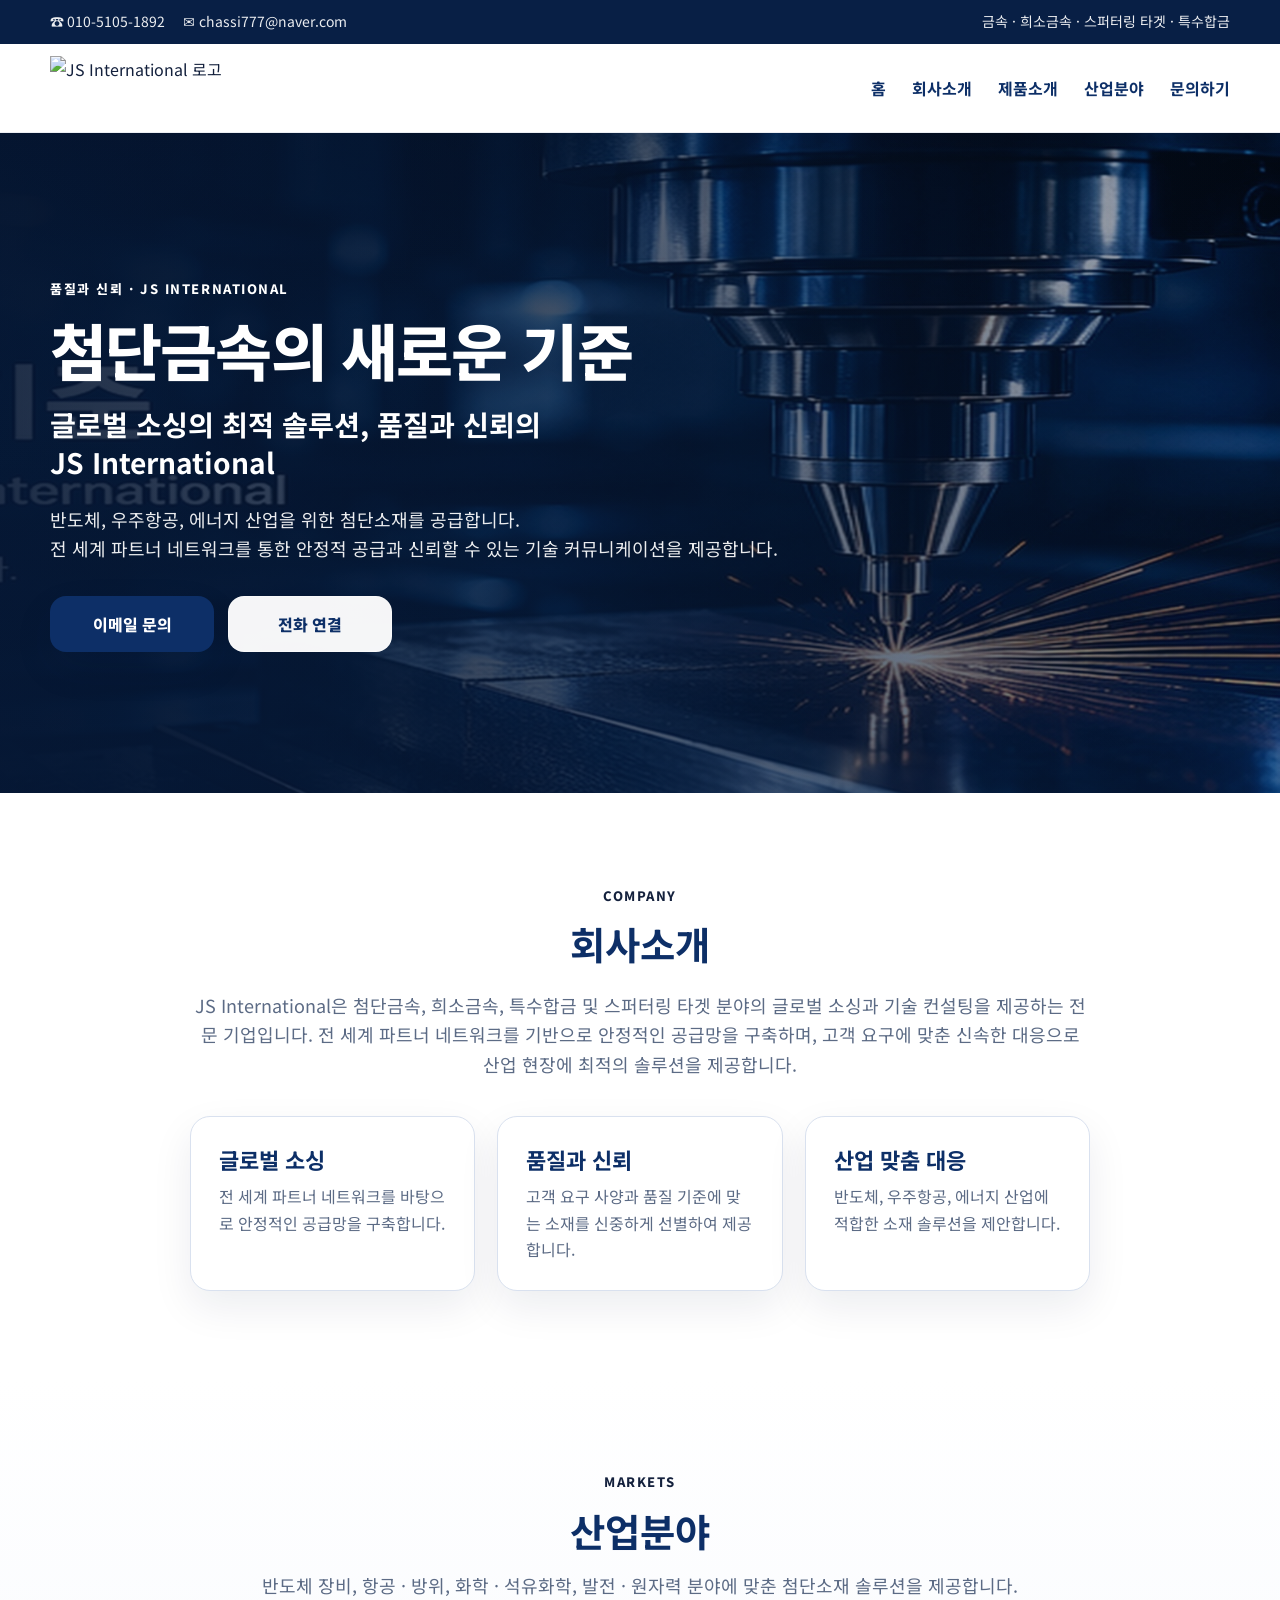
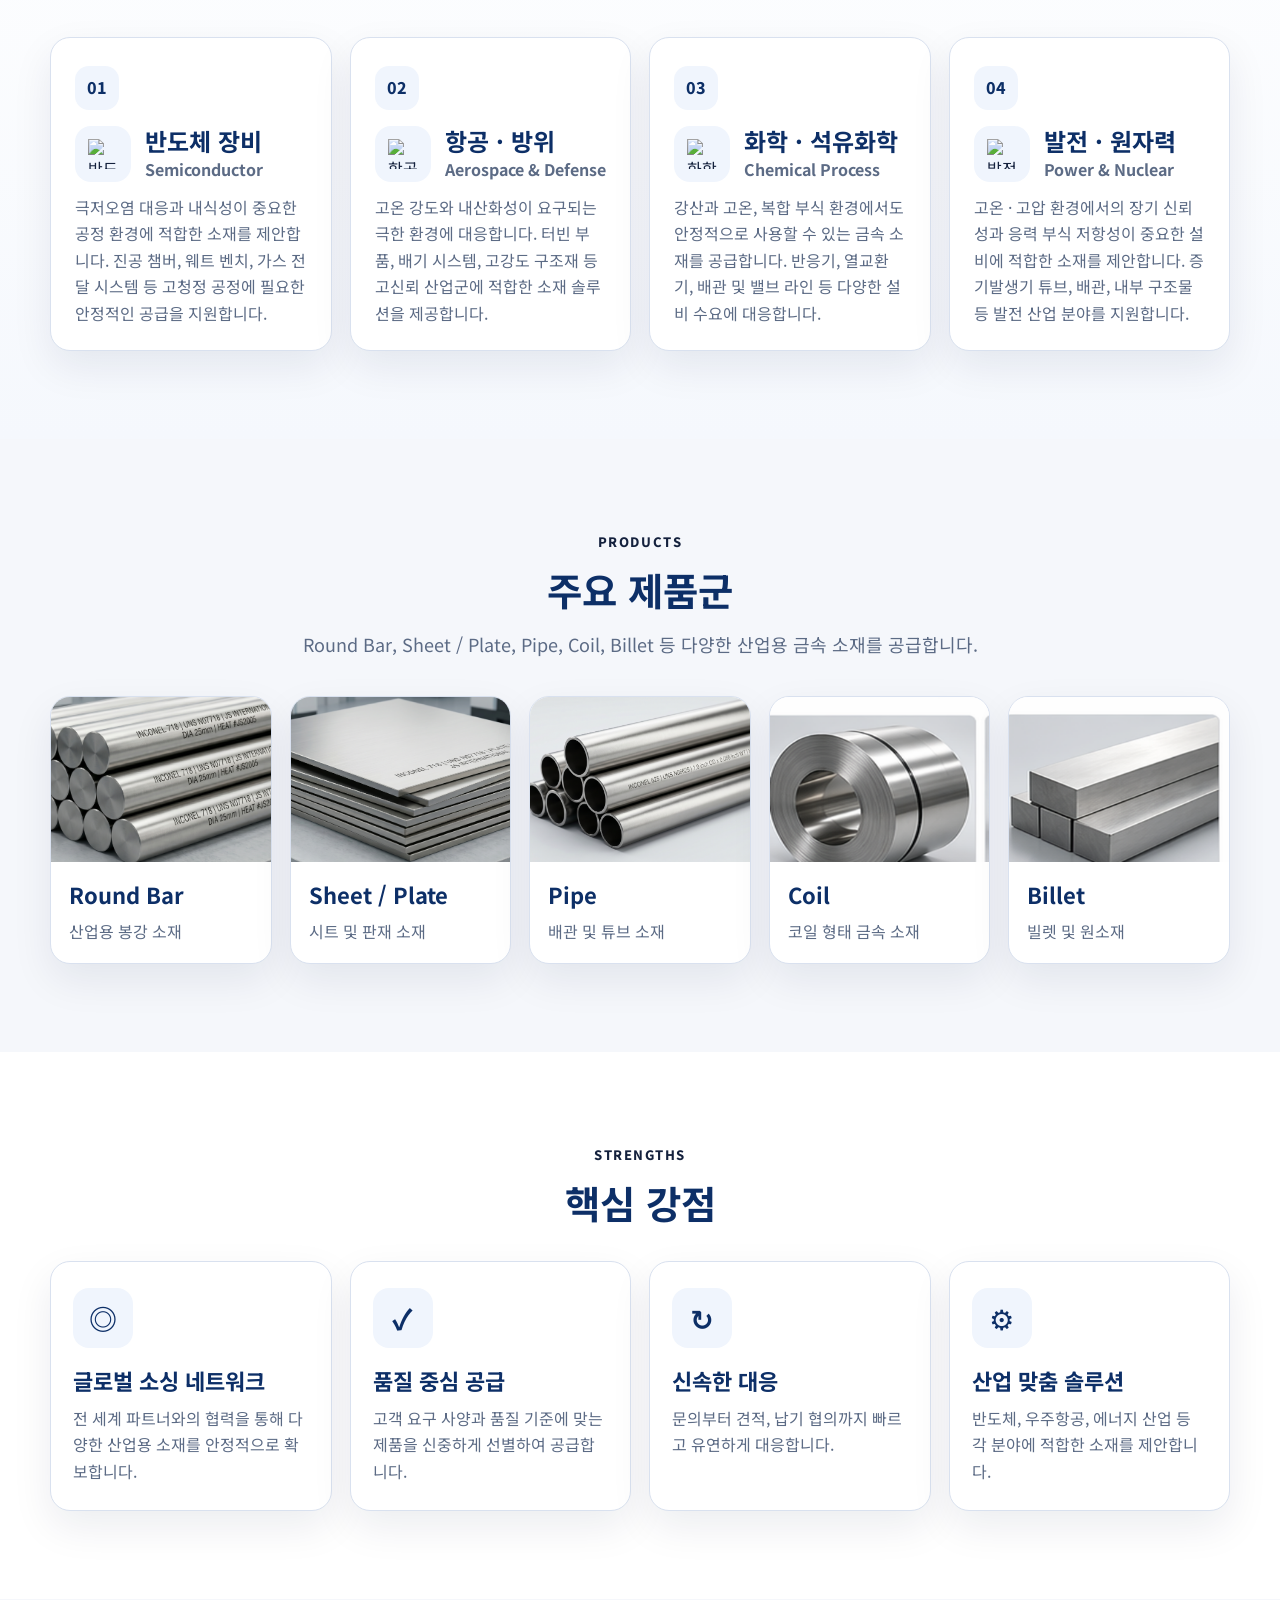
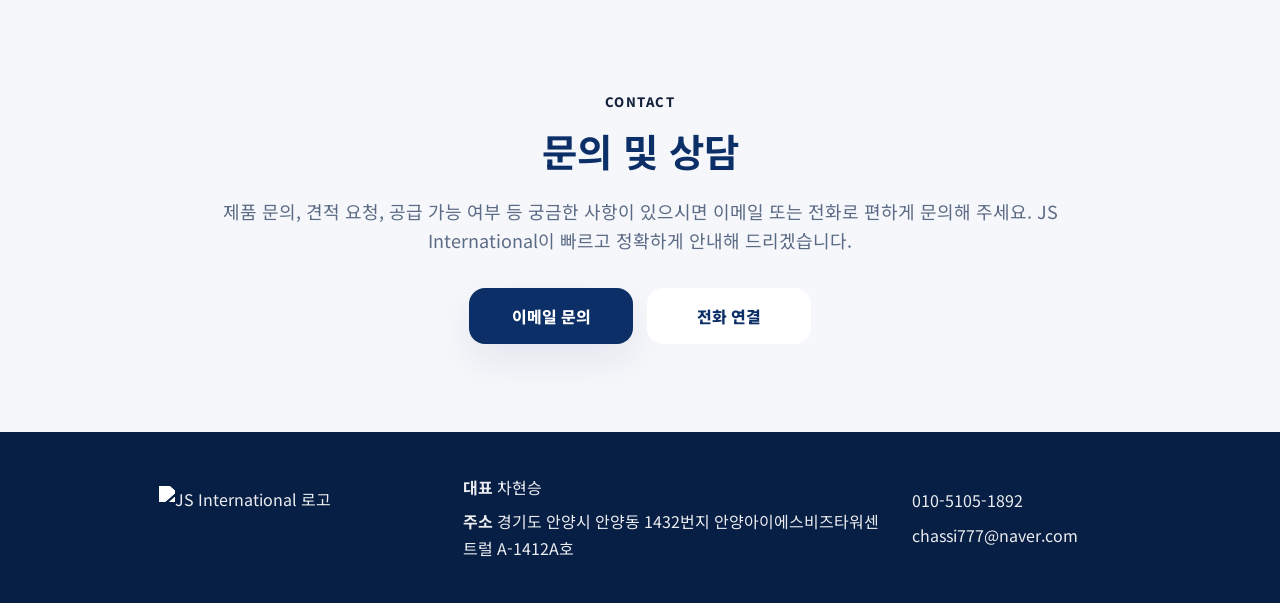
==== index.html @ cbf272b3 "Add files via upload" ====
<!doctype html>
<html lang="ko">
  <head>
    <meta charset="UTF-8" />
    <meta name="viewport" content="width=device-width, initial-scale=1.0" />
    <title>JS International | 첨단금속의 새로운 기준</title>
    <meta
      name="description"
      content="JS International은 첨단금속, 희소금속, 특수합금 및 스퍼터링 타겟 분야의 글로벌 소싱과 기술 컨설팅을 제공하는 전문 기업입니다."
    />
    <link rel="icon" type="image/png" href="assets/favicon.png" />
    <link rel="preconnect" href="https://fonts.googleapis.com" />
    <link rel="preconnect" href="https://fonts.gstatic.com" crossorigin />
    <link
      href="https://fonts.googleapis.com/css2?family=Noto+Sans+KR:wght@400;500;700;800&display=swap"
      rel="stylesheet"
    />
    <link rel="stylesheet" href="styles.css" />
  </head>
  <body>
    <a class="skip-link" href="#main">본문 바로가기</a>

    <div class="topbar">
      <div class="container topbar-inner">
        <div class="topbar-left">
          <a href="tel:01051051892">☎ 010-5105-1892</a>
          <a href="mailto:chassi777@naver.com">✉ chassi777@naver.com</a>
        </div>
        <div class="topbar-right">금속 · 희소금속 · 스퍼터링 타겟 · 특수합금</div>
      </div>
    </div>

    <header class="site-header">
      <div class="container header-inner">
        <a class="brand" href="#home" aria-label="JS International 홈으로 이동">
          <img src="assets/logo-clean.png" alt="JS International 로고" />
        </a>

        <button
          class="nav-toggle"
          type="button"
          aria-expanded="false"
          aria-controls="primary-nav"
          aria-label="메뉴 열기"
        >
          <span></span>
          <span></span>
          <span></span>
        </button>

        <nav id="primary-nav" class="primary-nav" aria-label="주요 메뉴">
          <a href="#home">홈</a>
          <a href="#about">회사소개</a>
          <a href="#products">제품소개</a>
          <a href="#markets">산업분야</a>
          <a href="#contact">문의하기</a>
        </nav>
      </div>
    </header>

    <main id="main">
      <section id="home" class="hero">
        <div class="hero-overlay"></div>
        <div class="container hero-inner">
          <div class="hero-copy">
            <p class="eyebrow">품질과 신뢰 · JS International</p>
            <h1>첨단금속의 새로운 기준</h1>
            <h2>글로벌 소싱의 최적 솔루션, 품질과 신뢰의<br /><span class="brand-line">JS International</span></h2>
            <p class="hero-text">
              반도체, 우주항공, 에너지 산업을 위한 첨단소재를 공급합니다.<br />
              전 세계 파트너 네트워크를 통한 안정적 공급과 신뢰할 수 있는 기술
              커뮤니케이션을 제공합니다.
            </p>
            <div class="hero-actions">
              <a class="btn btn-primary" href="mailto:chassi777@naver.com">이메일 문의</a>
              <a class="btn btn-secondary" href="tel:01051051892">전화 연결</a>
            </div>
          </div>
        </div>
      </section>

      <section id="about" class="section section-white">
        <div class="container narrow">
          <div class="section-heading centered">
            <p class="section-label">COMPANY</p>
            <h2>회사소개</h2>
          </div>
          <p class="section-description centered-text">
            JS International은 첨단금속, 희소금속, 특수합금 및 스퍼터링 타겟 분야의 글로벌 소싱과
            기술 컨설팅을 제공하는 전문 기업입니다. 전 세계 파트너 네트워크를 기반으로 안정적인 공급망을
            구축하며, 고객 요구에 맞춘 신속한 대응으로 산업 현장에 최적의 솔루션을 제공합니다.
          </p>

          <div class="intro-grid">
            <article class="intro-card">
              <h3>글로벌 소싱</h3>
              <p>전 세계 파트너 네트워크를 바탕으로 안정적인 공급망을 구축합니다.</p>
            </article>
            <article class="intro-card">
              <h3>품질과 신뢰</h3>
              <p>고객 요구 사양과 품질 기준에 맞는 소재를 신중하게 선별하여 제공합니다.</p>
            </article>
            <article class="intro-card">
              <h3>산업 맞춤 대응</h3>
              <p>반도체, 우주항공, 에너지 산업에 적합한 소재 솔루션을 제안합니다.</p>
            </article>
          </div>
        </div>
      </section>


      <section id="markets" class="section section-market">
        <div class="container">
          <div class="section-heading centered">
            <p class="section-label">MARKETS</p>
            <h2>산업분야</h2>
            <p class="section-subtitle">
              반도체 장비, 항공 · 방위, 화학 · 석유화학, 발전 · 원자력 분야에 맞춘 첨단소재 솔루션을 제공합니다.
            </p>
          </div>

          <div class="market-grid">
            <article class="market-card">
              <div class="market-number">01</div>
              <div class="market-title-row">
                <div class="market-icon-wrap"><img class="market-icon" src="assets/icon-semiconductor.svg" alt="반도체 장비 아이콘" /></div>
                <div>
                  <h3>반도체 장비</h3>
                  <p class="market-en">Semiconductor</p>
                </div>
              </div>
              <p>
                극저오염 대응과 내식성이 중요한 공정 환경에 적합한 소재를 제안합니다. 진공 챔버,
                웨트 벤치, 가스 전달 시스템 등 고청정 공정에 필요한 안정적인 공급을 지원합니다.
              </p>
            </article>

            <article class="market-card">
              <div class="market-number">02</div>
              <div class="market-title-row">
                <div class="market-icon-wrap"><img class="market-icon" src="assets/icon-aerospace.svg" alt="항공 방위 아이콘" /></div>
                <div>
                  <h3>항공 · 방위</h3>
                  <p class="market-en">Aerospace &amp; Defense</p>
                </div>
              </div>
              <p>
                고온 강도와 내산화성이 요구되는 극한 환경에 대응합니다. 터빈 부품, 배기 시스템,
                고강도 구조재 등 고신뢰 산업군에 적합한 소재 솔루션을 제공합니다.
              </p>
            </article>

            <article class="market-card">
              <div class="market-number">03</div>
              <div class="market-title-row">
                <div class="market-icon-wrap"><img class="market-icon" src="assets/icon-chemical.svg" alt="화학 석유화학 아이콘" /></div>
                <div>
                  <h3>화학 · 석유화학</h3>
                  <p class="market-en">Chemical Process</p>
                </div>
              </div>
              <p>
                강산과 고온, 복합 부식 환경에서도 안정적으로 사용할 수 있는 금속 소재를 공급합니다.
                반응기, 열교환기, 배관 및 밸브 라인 등 다양한 설비 수요에 대응합니다.
              </p>
            </article>

            <article class="market-card">
              <div class="market-number">04</div>
              <div class="market-title-row">
                <div class="market-icon-wrap"><img class="market-icon" src="assets/icon-power.svg" alt="발전 원자력 아이콘" /></div>
                <div>
                  <h3>발전 · 원자력</h3>
                  <p class="market-en">Power &amp; Nuclear</p>
                </div>
              </div>
              <p>
                고온 · 고압 환경에서의 장기 신뢰성과 응력 부식 저항성이 중요한 설비에 적합한 소재를
                제안합니다. 증기발생기 튜브, 배관, 내부 구조물 등 발전 산업 분야를 지원합니다.
              </p>
            </article>
          </div>
        </div>
      </section>

      <section id="products" class="section section-gray">
        <div class="container">
          <div class="section-heading centered">
            <p class="section-label">PRODUCTS</p>
            <h2>주요 제품군</h2>
            <p class="section-subtitle">
              Round Bar, Sheet / Plate, Pipe, Coil, Billet 등 다양한 산업용 금속 소재를 공급합니다.
            </p>
          </div>

          <div class="product-grid">
            <article class="product-card">
              <div class="product-image-wrap">
                <img src="assets/round-bar.png" alt="Round Bar 제품 이미지" />
              </div>
              <div class="product-body">
                <h3>Round Bar</h3>
                <p>산업용 봉강 소재</p>
              </div>
            </article>

            <article class="product-card">
              <div class="product-image-wrap">
                <img src="assets/sheet-plate.png" alt="Sheet Plate 제품 이미지" />
              </div>
              <div class="product-body">
                <h3>Sheet / Plate</h3>
                <p>시트 및 판재 소재</p>
              </div>
            </article>

            <article class="product-card">
              <div class="product-image-wrap">
                <img src="assets/pipe.png" alt="Pipe 제품 이미지" />
              </div>
              <div class="product-body">
                <h3>Pipe</h3>
                <p>배관 및 튜브 소재</p>
              </div>
            </article>

            <article class="product-card">
              <div class="product-image-wrap">
                <img src="assets/coil.png" alt="Coil 제품 이미지" />
              </div>
              <div class="product-body">
                <h3>Coil</h3>
                <p>코일 형태 금속 소재</p>
              </div>
            </article>

            <article class="product-card">
              <div class="product-image-wrap">
                <img src="assets/billet.png" alt="Billet 제품 이미지" />
              </div>
              <div class="product-body">
                <h3>Billet</h3>
                <p>빌렛 및 원소재</p>
              </div>
            </article>
          </div>
        </div>
      </section>

      <section class="section section-white">
        <div class="container">
          <div class="section-heading centered">
            <p class="section-label">STRENGTHS</p>
            <h2>핵심 강점</h2>
          </div>

          <div class="strength-grid">
            <article class="strength-card">
              <div class="strength-icon">◎</div>
              <h3>글로벌 소싱 네트워크</h3>
              <p>전 세계 파트너와의 협력을 통해 다양한 산업용 소재를 안정적으로 확보합니다.</p>
            </article>

            <article class="strength-card">
              <div class="strength-icon">✓</div>
              <h3>품질 중심 공급</h3>
              <p>고객 요구 사양과 품질 기준에 맞는 제품을 신중하게 선별하여 공급합니다.</p>
            </article>

            <article class="strength-card">
              <div class="strength-icon">↻</div>
              <h3>신속한 대응</h3>
              <p>문의부터 견적, 납기 협의까지 빠르고 유연하게 대응합니다.</p>
            </article>

            <article class="strength-card">
              <div class="strength-icon">⚙</div>
              <h3>산업 맞춤 솔루션</h3>
              <p>반도체, 우주항공, 에너지 산업 등 각 분야에 적합한 소재를 제안합니다.</p>
            </article>
          </div>
        </div>
      </section>

      <section id="contact" class="section section-contact">
        <div class="container narrow">
          <div class="section-heading centered">
            <p class="section-label">CONTACT</p>
            <h2>문의 및 상담</h2>
          </div>
          <p class="section-description centered-text">
            제품 문의, 견적 요청, 공급 가능 여부 등 궁금한 사항이 있으시면 이메일 또는 전화로 편하게 문의해
            주세요. JS International이 빠르고 정확하게 안내해 드리겠습니다.
          </p>
          <div class="contact-actions centered-actions">
            <a class="btn btn-primary" href="mailto:chassi777@naver.com">이메일 문의</a>
            <a class="btn btn-secondary" href="tel:01051051892">전화 연결</a>
          </div>
        </div>
      </section>
    </main>

    <footer class="site-footer">
      <div class="container footer-inner">
        <div class="footer-brand">
          <img src="assets/logo-clean.png" alt="JS International 로고" />
        </div>
        <div class="footer-info">
          <p><strong>대표</strong> 차현승</p>
          <p><strong>주소</strong> 경기도 안양시 안양동 1432번지 안양아이에스비즈타워센트럴 A-1412A호</p>
        </div>
        <div class="footer-contact">
          <a href="tel:01051051892">010-5105-1892</a>
          <a href="mailto:chassi777@naver.com">chassi777@naver.com</a>
        </div>
      </div>
    </footer>

    <script src="script.js"></script>
  </body>
</html>
---- styles.css ----
:root {
  --navy: #0d2f67;
  --navy-dark: #081f45;
  --blue: #194c9b;
  --light-blue: #f0f5fd;
  --text: #14213d;
  --muted: #5c6b85;
  --border: #d9e1ef;
  --gray-bg: #f5f7fb;
  --white: #ffffff;
  --shadow: 0 16px 40px rgba(8, 31, 69, 0.08);
  --radius: 20px;
}

* {
  box-sizing: border-box;
}

html {
  scroll-behavior: smooth;
}

body {
  margin: 0;
  font-family: "Noto Sans KR", system-ui, -apple-system, BlinkMacSystemFont, "Segoe UI", sans-serif;
  color: var(--text);
  background: var(--white);
  line-height: 1.65;
}

img {
  max-width: 100%;
  display: block;
}

a {
  color: inherit;
  text-decoration: none;
}

.skip-link {
  position: absolute;
  left: -9999px;
  top: 0;
  background: var(--navy);
  color: var(--white);
  padding: 10px 14px;
  z-index: 999;
}

.skip-link:focus {
  left: 16px;
  top: 16px;
}

.container {
  width: min(1180px, calc(100% - 32px));
  margin: 0 auto;
}

.narrow {
  max-width: 900px;
}

.topbar {
  background: var(--navy-dark);
  color: rgba(255, 255, 255, 0.92);
  font-size: 14px;
}

.topbar-inner {
  min-height: 44px;
  display: flex;
  align-items: center;
  justify-content: space-between;
  gap: 12px;
}

.topbar-left,
.topbar-right {
  display: flex;
  align-items: center;
  gap: 18px;
  flex-wrap: wrap;
}

.topbar a:hover,
.primary-nav a:hover,
.footer-contact a:hover {
  opacity: 0.78;
}

.site-header {
  position: sticky;
  top: 0;
  z-index: 50;
  background: rgba(255, 255, 255, 0.95);
  backdrop-filter: blur(8px);
  border-bottom: 1px solid rgba(13, 47, 103, 0.08);
}

.header-inner {
  min-height: 88px;
  display: flex;
  align-items: center;
  justify-content: space-between;
  gap: 20px;
}

.brand,
.footer-brand {
  display: inline-flex;
  align-items: center;
  justify-content: center;
  background: transparent;
  border-radius: 0;
}

.brand img,
.footer-brand img {
  width: auto;
  height: 64px;
  max-width: 100%;
}

.primary-nav {
  display: flex;
  align-items: center;
  gap: 26px;
  font-weight: 700;
  color: var(--navy);
}

.nav-toggle {
  display: none;
  width: 48px;
  height: 48px;
  border: 1px solid var(--border);
  border-radius: 14px;
  background: var(--white);
  padding: 10px;
  cursor: pointer;
}

.nav-toggle span {
  display: block;
  height: 2px;
  background: var(--navy);
  margin: 6px 0;
}

.hero {
  position: relative;
  min-height: 660px;
  background:
    linear-gradient(90deg, rgba(5, 21, 47, 0.88) 0%, rgba(5, 21, 47, 0.72) 42%, rgba(5, 21, 47, 0.28) 100%),
    url("assets/hero-bg.jpg") center/cover no-repeat;
  color: var(--white);
}

.hero-overlay {
  position: absolute;
  inset: 0;
  background: linear-gradient(180deg, rgba(9, 33, 72, 0.08), rgba(9, 33, 72, 0.25));
}

.hero-inner {
  position: relative;
  min-height: 660px;
  display: flex;
  align-items: center;
}

.hero-copy {
  max-width: 760px;
  padding: 80px 0;
}

.brand-line {
  display: inline-block;
  white-space: nowrap;
}

.eyebrow,
.section-label {
  display: inline-block;
  margin: 0 0 14px;
  font-size: 13px;
  font-weight: 800;
  letter-spacing: 0.12em;
  text-transform: uppercase;
}

.hero h1 {
  margin: 0;
  font-size: clamp(38px, 5vw, 62px);
  line-height: 1.18;
  font-weight: 800;
  letter-spacing: -0.03em;
  white-space: nowrap;
}

.hero h2 {
  margin: 18px 0 0;
  font-size: clamp(22px, 2.2vw, 34px);
  line-height: 1.35;
  font-weight: 700;
}

.hero-text {
  margin: 24px 0 0;
  font-size: 18px;
  color: rgba(255, 255, 255, 0.92);
}

.hero-actions,
.contact-actions {
  display: flex;
  gap: 14px;
  flex-wrap: wrap;
  margin-top: 32px;
}

.btn {
  display: inline-flex;
  align-items: center;
  justify-content: center;
  min-width: 164px;
  min-height: 56px;
  padding: 0 24px;
  border-radius: 16px;
  border: 1px solid transparent;
  font-weight: 800;
  transition: transform 0.18s ease, opacity 0.18s ease, background 0.18s ease;
}

.btn:hover {
  transform: translateY(-2px);
}

.btn-primary {
  background: var(--navy);
  color: var(--white);
  box-shadow: var(--shadow);
}

.btn-secondary {
  background: rgba(255, 255, 255, 0.96);
  color: var(--navy);
  border-color: rgba(255, 255, 255, 0.4);
}

.section {
  padding: 88px 0;
}

.section-white {
  background: var(--white);
}

.section-gray,
.section-contact {
  background: var(--gray-bg);
}

.section-heading {
  margin-bottom: 24px;
}

.centered {
  text-align: center;
}

.section-heading h2 {
  margin: 0;
  font-size: clamp(30px, 3vw, 44px);
  line-height: 1.2;
  color: var(--navy);
}

.section-subtitle,
.section-description {
  margin: 18px auto 0;
  color: var(--muted);
  font-size: 18px;
}

.centered-text {
  text-align: center;
}

.intro-grid {
  display: grid;
  grid-template-columns: repeat(3, 1fr);
  gap: 22px;
  margin-top: 36px;
}

.intro-card,
.product-card,
.strength-card {
  background: var(--white);
  border: 1px solid var(--border);
  border-radius: var(--radius);
  box-shadow: var(--shadow);
}

.intro-card {
  padding: 28px;
}

.intro-card h3,
.product-body h3,
.strength-card h3 {
  margin: 0 0 10px;
  font-size: 22px;
  line-height: 1.3;
  color: var(--navy);
}

.intro-card p,
.product-body p,
.strength-card p {
  margin: 0;
  color: var(--muted);
}

.section-market {
  background: linear-gradient(180deg, #ffffff 0%, #f5f8fd 100%);
}

.market-grid {
  display: grid;
  grid-template-columns: repeat(4, 1fr);
  gap: 18px;
  margin-top: 36px;
}

.market-card {
  position: relative;
  background: var(--white);
  border: 1px solid var(--border);
  border-radius: var(--radius);
  box-shadow: var(--shadow);
  padding: 28px 24px 24px;
}

.market-number {
  width: 44px;
  height: 44px;
  display: inline-flex;
  align-items: center;
  justify-content: center;
  border-radius: 14px;
  background: var(--light-blue);
  color: var(--navy);
  font-weight: 800;
  margin-bottom: 16px;
}

.market-title-row {
  display: flex;
  align-items: flex-start;
  gap: 14px;
  margin-bottom: 12px;
}

.market-icon-wrap {
  width: 56px;
  height: 56px;
  flex: 0 0 56px;
  display: inline-flex;
  align-items: center;
  justify-content: center;
  border-radius: 16px;
  background: var(--light-blue);
}

.market-icon {
  width: 30px;
  height: 30px;
}

.market-card h3 {
  margin: 0;
  font-size: 24px;
  line-height: 1.25;
  color: var(--navy);
}

.market-en {
  margin: 6px 0 0;
  color: var(--blue);
  font-weight: 700;
}

.market-card p {
  margin: 0;
  color: var(--muted);
}

.product-grid {
  display: grid;
  grid-template-columns: repeat(5, 1fr);
  gap: 18px;
  margin-top: 36px;
}

.product-card {
  overflow: hidden;
}

.product-image-wrap {
  aspect-ratio: 4 / 3;
  background: #eef3fb;
}

.product-image-wrap img {
  width: 100%;
  height: 100%;
  object-fit: cover;
}

.product-body {
  padding: 18px;
}

.strength-grid {
  display: grid;
  grid-template-columns: repeat(4, 1fr);
  gap: 18px;
  margin-top: 36px;
}

.strength-card {
  padding: 26px 22px;
}

.strength-icon {
  width: 60px;
  height: 60px;
  border-radius: 16px;
  display: grid;
  place-items: center;
  margin-bottom: 18px;
  background: var(--light-blue);
  color: var(--navy);
  font-size: 28px;
  font-weight: 800;
}

.centered-actions {
  justify-content: center;
}

.site-footer {
  background: var(--navy-dark);
  color: rgba(255, 255, 255, 0.92);
  padding: 34px 0;
}

.footer-inner {
  display: grid;
  grid-template-columns: 1.1fr 1.2fr 0.9fr;
  gap: 24px;
  align-items: center;
}

.footer-info p,
.footer-contact a {
  margin: 8px 0;
  display: block;
}

.footer-brand img {
  filter: brightness(0) invert(1);
}

@media (max-width: 1100px) {
  .product-grid {
    grid-template-columns: repeat(3, 1fr);
  }

  .strength-grid {
    grid-template-columns: repeat(2, 1fr);
  }

  .footer-inner {
    grid-template-columns: 1fr;
    text-align: center;
  }

  .footer-brand {
    display: flex;
    justify-content: center;
  }
}

@media (max-width: 980px) {
  .hero h1 {
    white-space: normal;
  }
}

@media (max-width: 820px) {
  .topbar-inner {
    padding: 10px 0;
  }

  .header-inner {
    min-height: 78px;
  }

  .brand img,
  .footer-brand img {
    height: 56px;
    width: auto;
  }

  .nav-toggle {
    display: inline-block;
  }

  .primary-nav {
    position: absolute;
    right: 16px;
    top: calc(100% + 10px);
    flex-direction: column;
    align-items: stretch;
    min-width: 220px;
    gap: 0;
    background: var(--white);
    border: 1px solid var(--border);
    border-radius: 18px;
    box-shadow: var(--shadow);
    padding: 10px;
    opacity: 0;
    pointer-events: none;
    transform: translateY(-8px);
    transition: opacity 0.18s ease, transform 0.18s ease;
  }

  .primary-nav a {
    padding: 12px 14px;
    border-radius: 12px;
  }

  .primary-nav a:hover {
    background: var(--light-blue);
  }

  .primary-nav.is-open {
    opacity: 1;
    pointer-events: auto;
    transform: translateY(0);
  }

  .hero,
  .hero-inner {
    min-height: 580px;
  }

  .intro-grid,
  .product-grid,
  .strength-grid {
    grid-template-columns: 1fr 1fr;
  }
}

@media (max-width: 560px) {
  .container {
    width: min(100% - 24px, 1180px);
  }

  .topbar-left,
  .topbar-right {
    gap: 10px;
  }

  .hero-copy {
    padding: 70px 0 60px;
  }

  .hero-text,
  .section-description,
  .section-subtitle {
    font-size: 16px;
  }

  .intro-grid,
  .product-grid,
  .strength-grid {
    grid-template-columns: 1fr;
  }

  .btn {
    width: 100%;
  }

  .hero-actions,
  .contact-actions {
    flex-direction: column;
  }

  .section {
    padding: 72px 0;
  }
}

@media (max-width: 1080px) {
  .product-grid,
  .market-grid {
    grid-template-columns: repeat(2, 1fr);
  }
}

@media (max-width: 820px) {
  .intro-grid,
  .strength-grid,
  .market-grid {
    grid-template-columns: 1fr;
  }
}

@media (max-width: 640px) {
  .brand img,
  .footer-brand img {
    height: 48px;
    width: auto;
  }
}
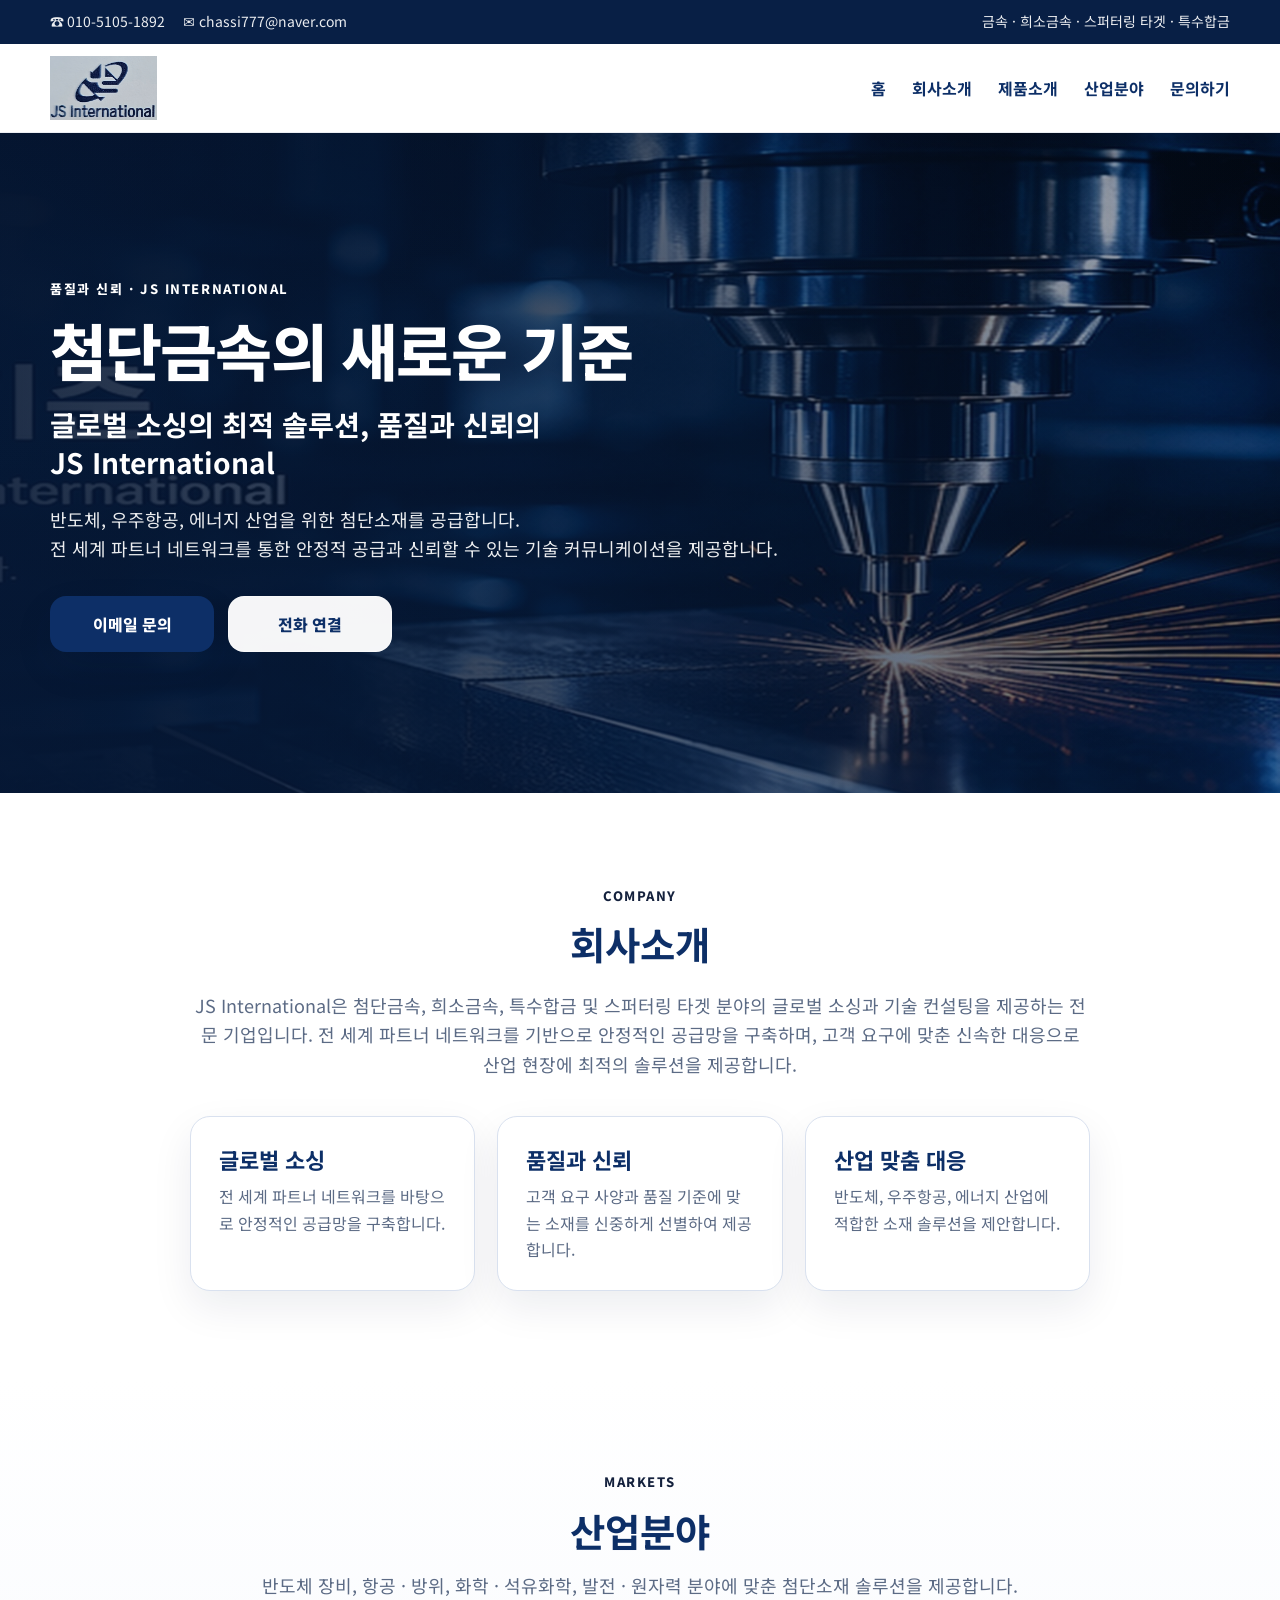
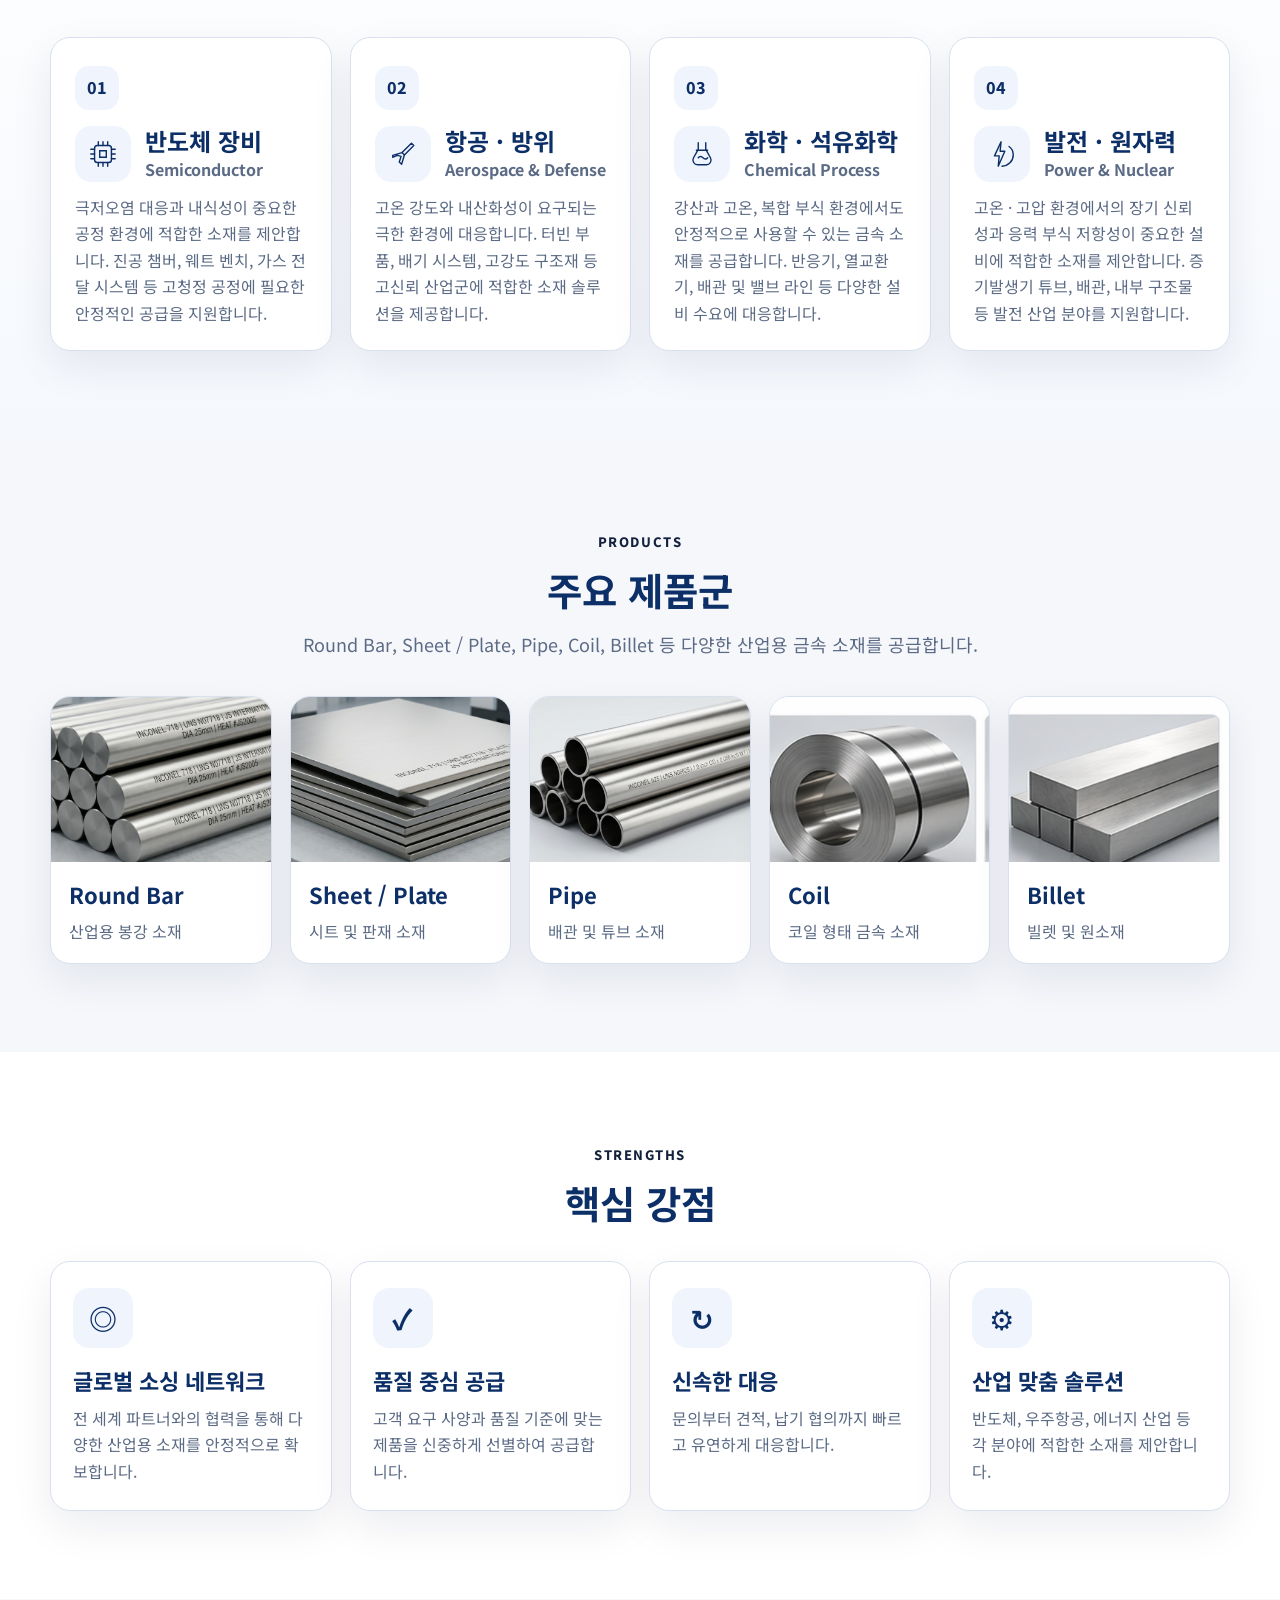
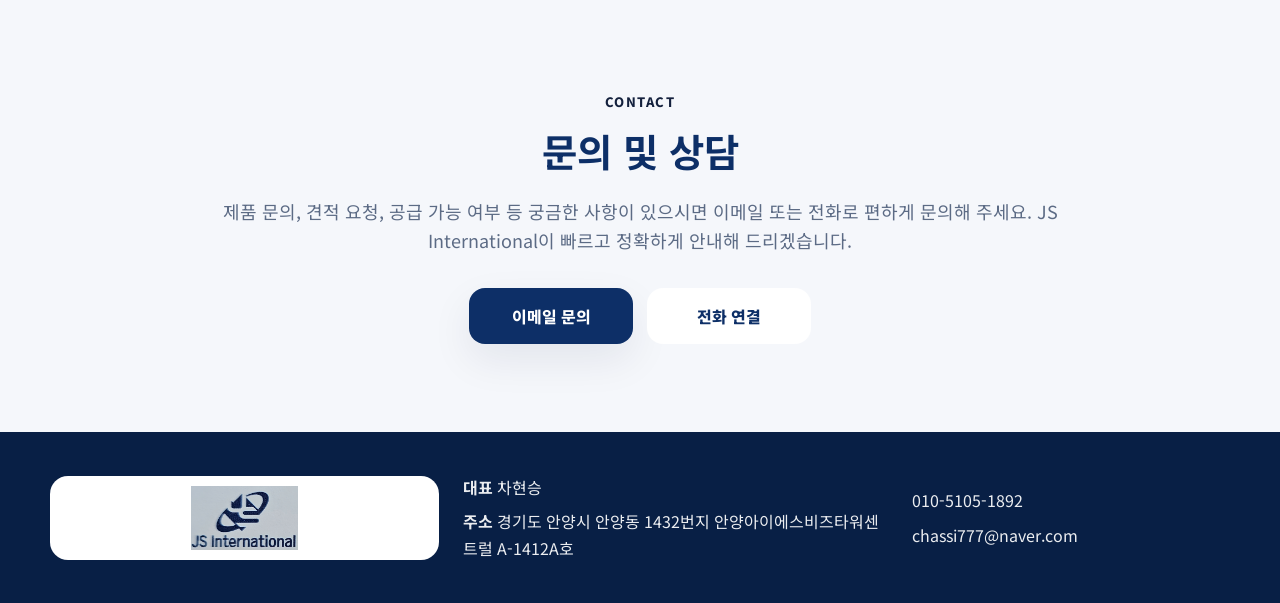
==== commit be3c7399: "Add files via upload" ====
--- a/index.html
+++ b/index.html
@@ -33,7 +33,7 @@
     <header class="site-header">
       <div class="container header-inner">
         <a class="brand" href="#home" aria-label="JS International 홈으로 이동">
-          <img src="assets/logo-clean.png" alt="JS International 로고" />
+          <img src="assets/logo.png" alt="JS International 로고" />
         </a>
 
         <button
@@ -123,7 +123,13 @@
             <article class="market-card">
               <div class="market-number">01</div>
               <div class="market-title-row">
-                <div class="market-icon-wrap"><img class="market-icon" src="assets/icon-semiconductor.svg" alt="반도체 장비 아이콘" /></div>
+                <div class="market-icon-wrap" aria-hidden="true">
+  <svg class="market-icon-svg" viewBox="0 0 64 64" fill="none" xmlns="http://www.w3.org/2000/svg">
+    <rect x="14" y="14" width="36" height="36" rx="6" stroke="currentColor" stroke-width="3"/>
+    <path d="M22 6v8M32 6v8M42 6v8M22 50v8M32 50v8M42 50v8M6 22h8M6 32h8M6 42h8M50 22h8M50 32h8M50 42h8" stroke="currentColor" stroke-width="3" stroke-linecap="round"/>
+    <path d="M25 25h14v14H25z" stroke="currentColor" stroke-width="3"/>
+  </svg>
+</div>
                 <div>
                   <h3>반도체 장비</h3>
                   <p class="market-en">Semiconductor</p>
@@ -138,7 +144,12 @@
             <article class="market-card">
               <div class="market-number">02</div>
               <div class="market-title-row">
-                <div class="market-icon-wrap"><img class="market-icon" src="assets/icon-aerospace.svg" alt="항공 방위 아이콘" /></div>
+                <div class="market-icon-wrap" aria-hidden="true">
+  <svg class="market-icon-svg" viewBox="0 0 64 64" fill="none" xmlns="http://www.w3.org/2000/svg">
+    <path d="M10 35l20-6L50 9l5 5-20 20-6 20-5-5 4-12-8-2-10 4z" stroke="currentColor" stroke-width="3" stroke-linejoin="round"/>
+    <path d="M30 29l5 5" stroke="currentColor" stroke-width="3" stroke-linecap="round"/>
+  </svg>
+</div>
                 <div>
                   <h3>항공 · 방위</h3>
                   <p class="market-en">Aerospace &amp; Defense</p>
@@ -153,7 +164,13 @@
             <article class="market-card">
               <div class="market-number">03</div>
               <div class="market-title-row">
-                <div class="market-icon-wrap"><img class="market-icon" src="assets/icon-chemical.svg" alt="화학 석유화학 아이콘" /></div>
+                <div class="market-icon-wrap" aria-hidden="true">
+  <svg class="market-icon-svg" viewBox="0 0 64 64" fill="none" xmlns="http://www.w3.org/2000/svg">
+    <path d="M24 8v14l-10 18a10 10 0 0 0 9 15h18a10 10 0 0 0 9-15L40 22V8" stroke="currentColor" stroke-width="3" stroke-linecap="round" stroke-linejoin="round"/>
+    <path d="M20 24h24" stroke="currentColor" stroke-width="3" stroke-linecap="round"/>
+    <path d="M24 40c3-4 7-3 10 0s7 4 10 0" stroke="currentColor" stroke-width="3" stroke-linecap="round"/>
+  </svg>
+</div>
                 <div>
                   <h3>화학 · 석유화학</h3>
                   <p class="market-en">Chemical Process</p>
@@ -168,7 +185,12 @@
             <article class="market-card">
               <div class="market-number">04</div>
               <div class="market-title-row">
-                <div class="market-icon-wrap"><img class="market-icon" src="assets/icon-power.svg" alt="발전 원자력 아이콘" /></div>
+                <div class="market-icon-wrap" aria-hidden="true">
+  <svg class="market-icon-svg" viewBox="0 0 64 64" fill="none" xmlns="http://www.w3.org/2000/svg">
+    <path d="M30 6l-2 20h10L24 58l2-22H16L30 6z" stroke="currentColor" stroke-width="3" stroke-linejoin="round"/>
+    <path d="M47 16c6 4 9 11 9 18 0 13-11 24-24 24" stroke="currentColor" stroke-width="3" stroke-linecap="round"/>
+  </svg>
+</div>
                 <div>
                   <h3>발전 · 원자력</h3>
                   <p class="market-en">Power &amp; Nuclear</p>
@@ -303,7 +325,7 @@
     <footer class="site-footer">
       <div class="container footer-inner">
         <div class="footer-brand">
-          <img src="assets/logo-clean.png" alt="JS International 로고" />
+          <img src="assets/logo.png" alt="JS International 로고" />
         </div>
         <div class="footer-info">
           <p><strong>대표</strong> 차현승</p>
--- a/styles.css
+++ b/styles.css
@@ -107,13 +107,20 @@
   gap: 20px;
 }
 
-.brand,
+.brand {
+  display: inline-flex;
+  align-items: center;
+  justify-content: center;
+  background: transparent;
+}
+
 .footer-brand {
   display: inline-flex;
   align-items: center;
   justify-content: center;
-  background: transparent;
-  border-radius: 0;
+  background: #ffffff;
+  border-radius: 18px;
+  padding: 10px 14px;
 }
 
 .brand img,
@@ -376,9 +383,10 @@
   background: var(--light-blue);
 }
 
-.market-icon {
+.market-icon-svg {
   width: 30px;
   height: 30px;
+  color: var(--navy);
 }
 
 .market-card h3 {
@@ -470,10 +478,6 @@
 .footer-contact a {
   margin: 8px 0;
   display: block;
-}
-
-.footer-brand img {
-  filter: brightness(0) invert(1);
 }
 
 @media (max-width: 1100px) {
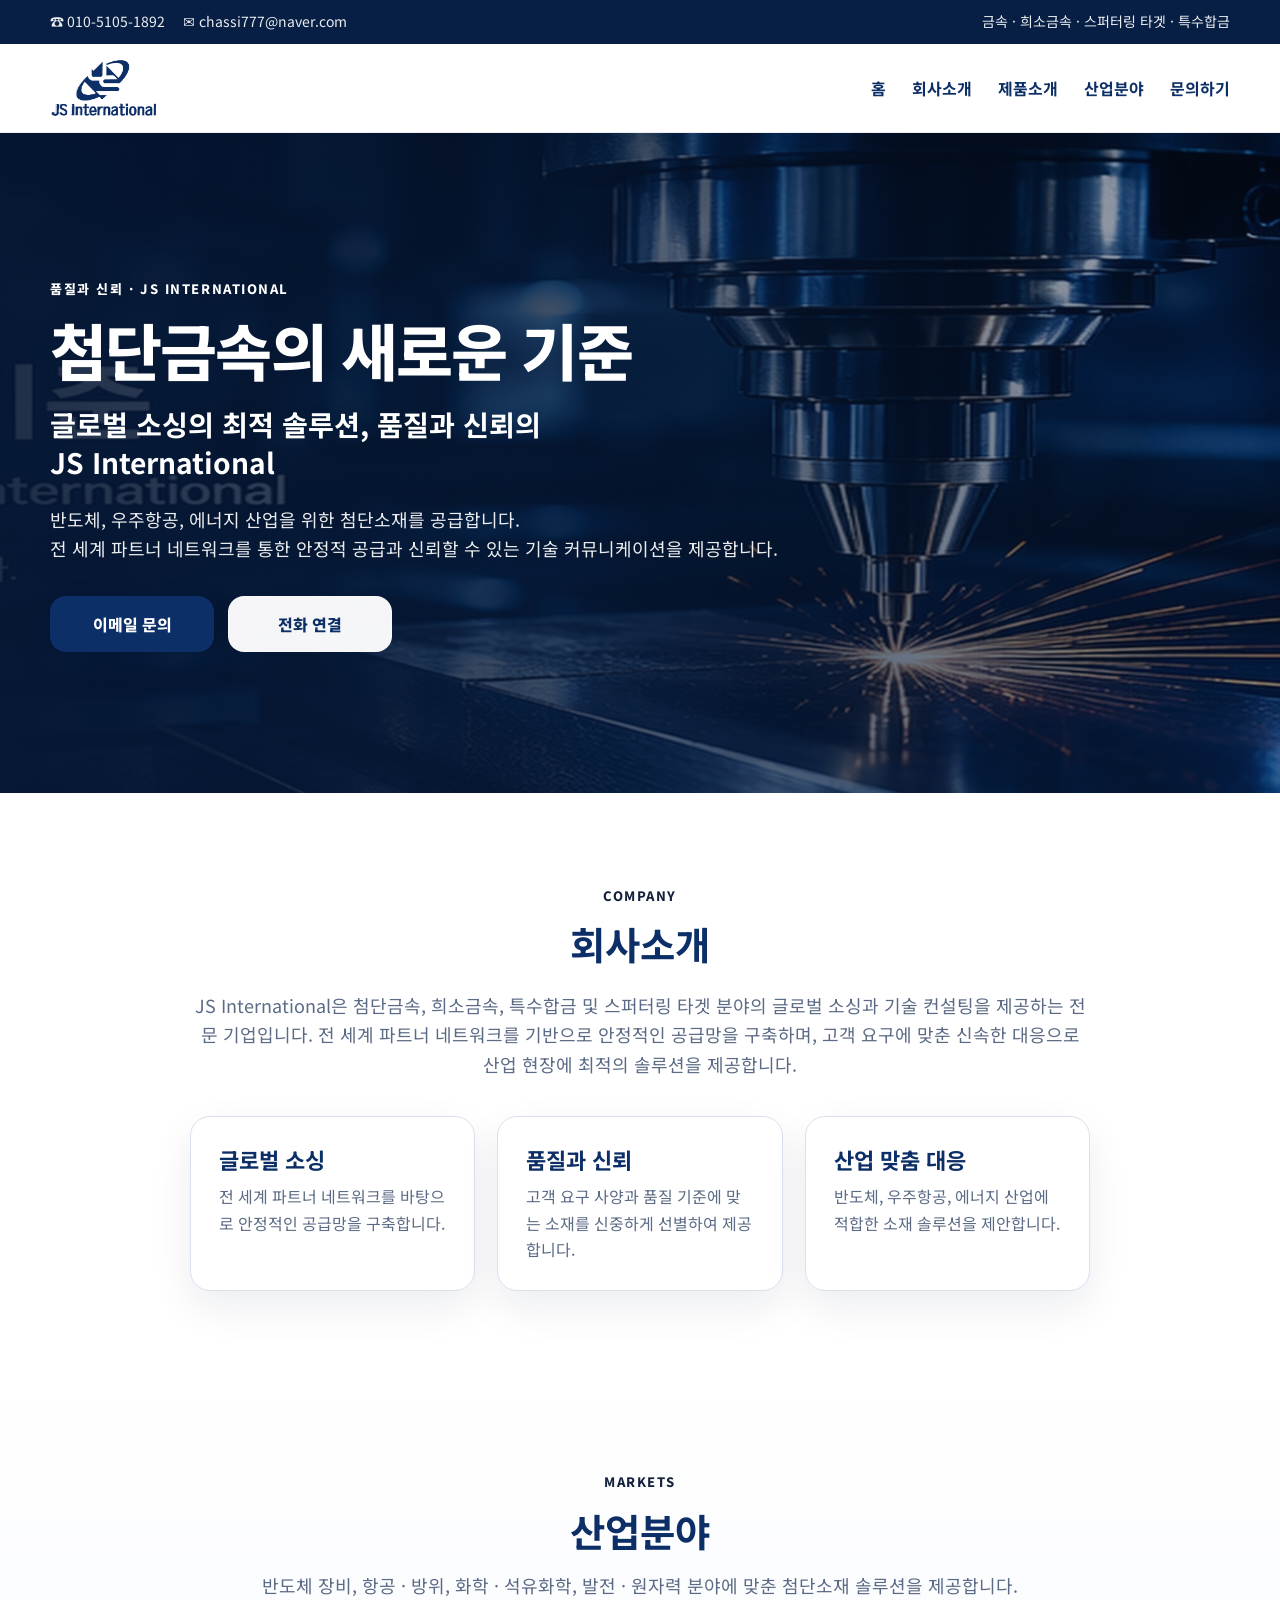
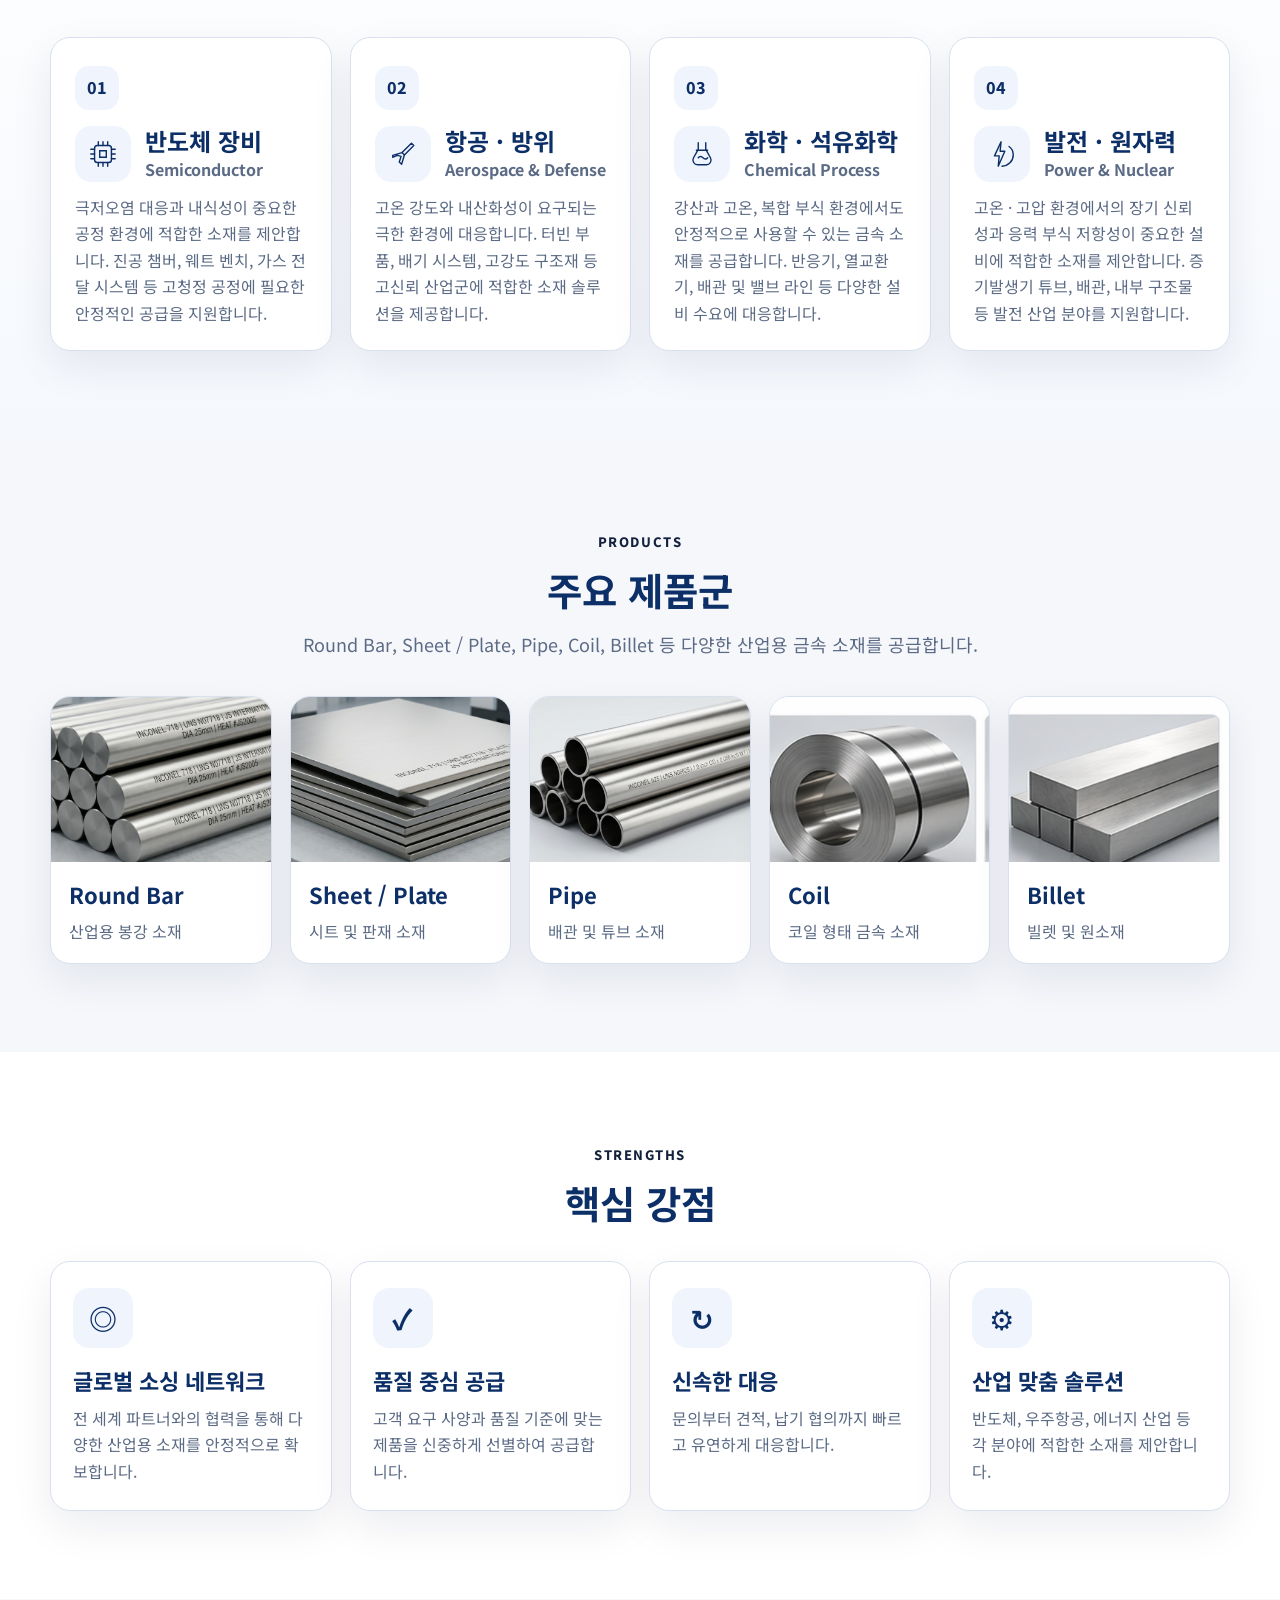
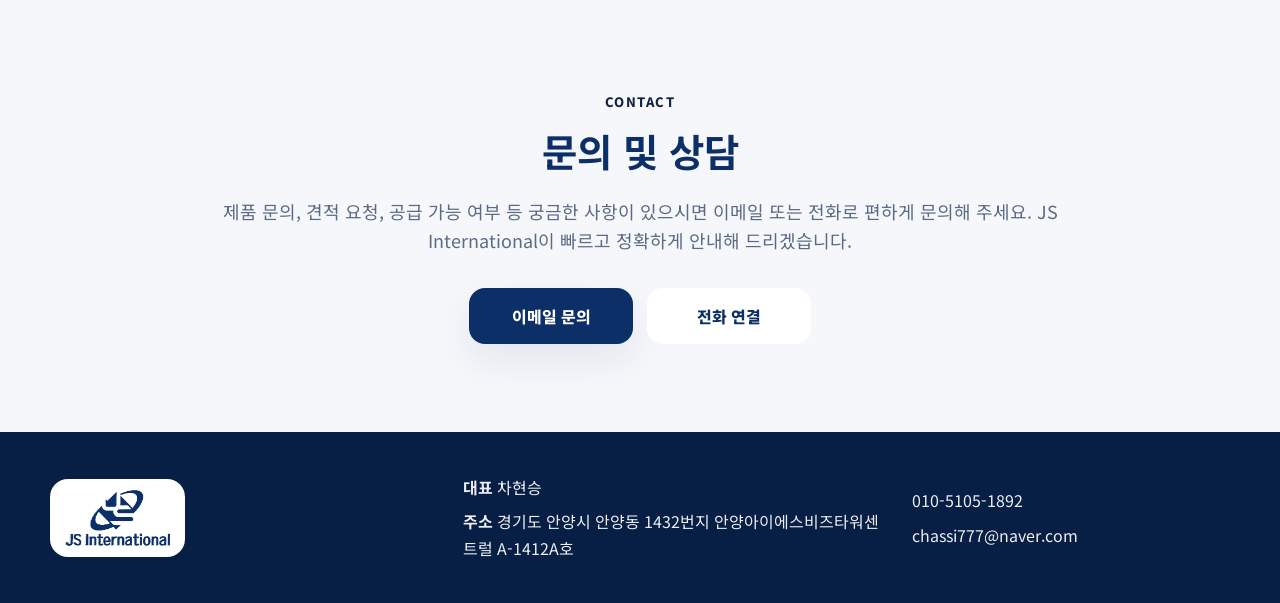
==== commit 52df4ca1: "Add files via upload" ====
--- a/index.html
+++ b/index.html
@@ -33,7 +33,7 @@
     <header class="site-header">
       <div class="container header-inner">
         <a class="brand" href="#home" aria-label="JS International 홈으로 이동">
-          <img src="assets/logo.png" alt="JS International 로고" />
+          <img src="[data-uri]" alt="JS International 로고" />
         </a>
 
         <button
@@ -325,7 +325,7 @@
     <footer class="site-footer">
       <div class="container footer-inner">
         <div class="footer-brand">
-          <img src="assets/logo.png" alt="JS International 로고" />
+          <img src="[data-uri]" alt="JS International 로고" />
         </div>
         <div class="footer-info">
           <p><strong>대표</strong> 차현승</p>
--- a/styles.css
+++ b/styles.css
@@ -118,6 +118,8 @@
   display: inline-flex;
   align-items: center;
   justify-content: center;
+  justify-self: start;
+  width: fit-content;
   background: #ffffff;
   border-radius: 18px;
   padding: 10px 14px;
@@ -126,7 +128,7 @@
 .brand img,
 .footer-brand img {
   width: auto;
-  height: 64px;
+  height: 58px;
   max-width: 100%;
 }
 
@@ -517,7 +519,7 @@
 
   .brand img,
   .footer-brand img {
-    height: 56px;
+    height: 52px;
     width: auto;
   }
 
@@ -629,7 +631,7 @@
 @media (max-width: 640px) {
   .brand img,
   .footer-brand img {
-    height: 48px;
+    height: 44px;
     width: auto;
   }
 }
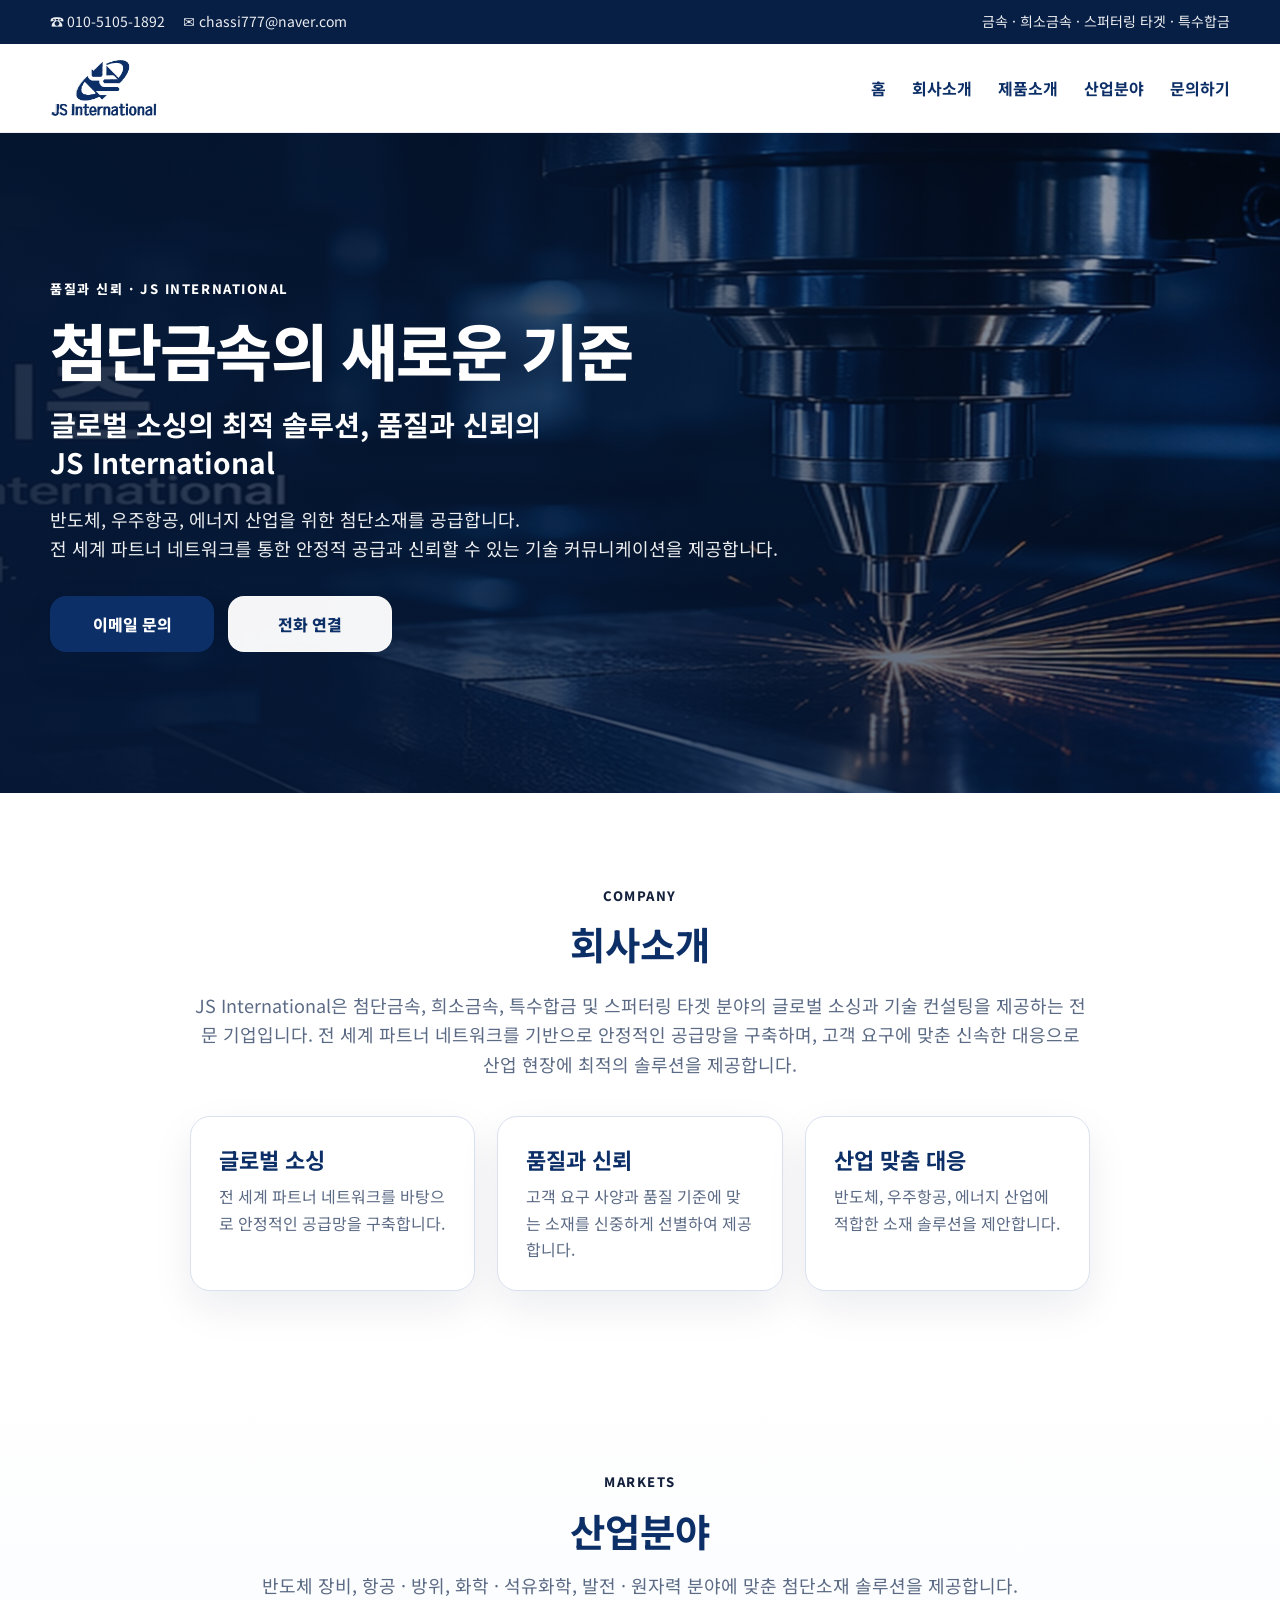
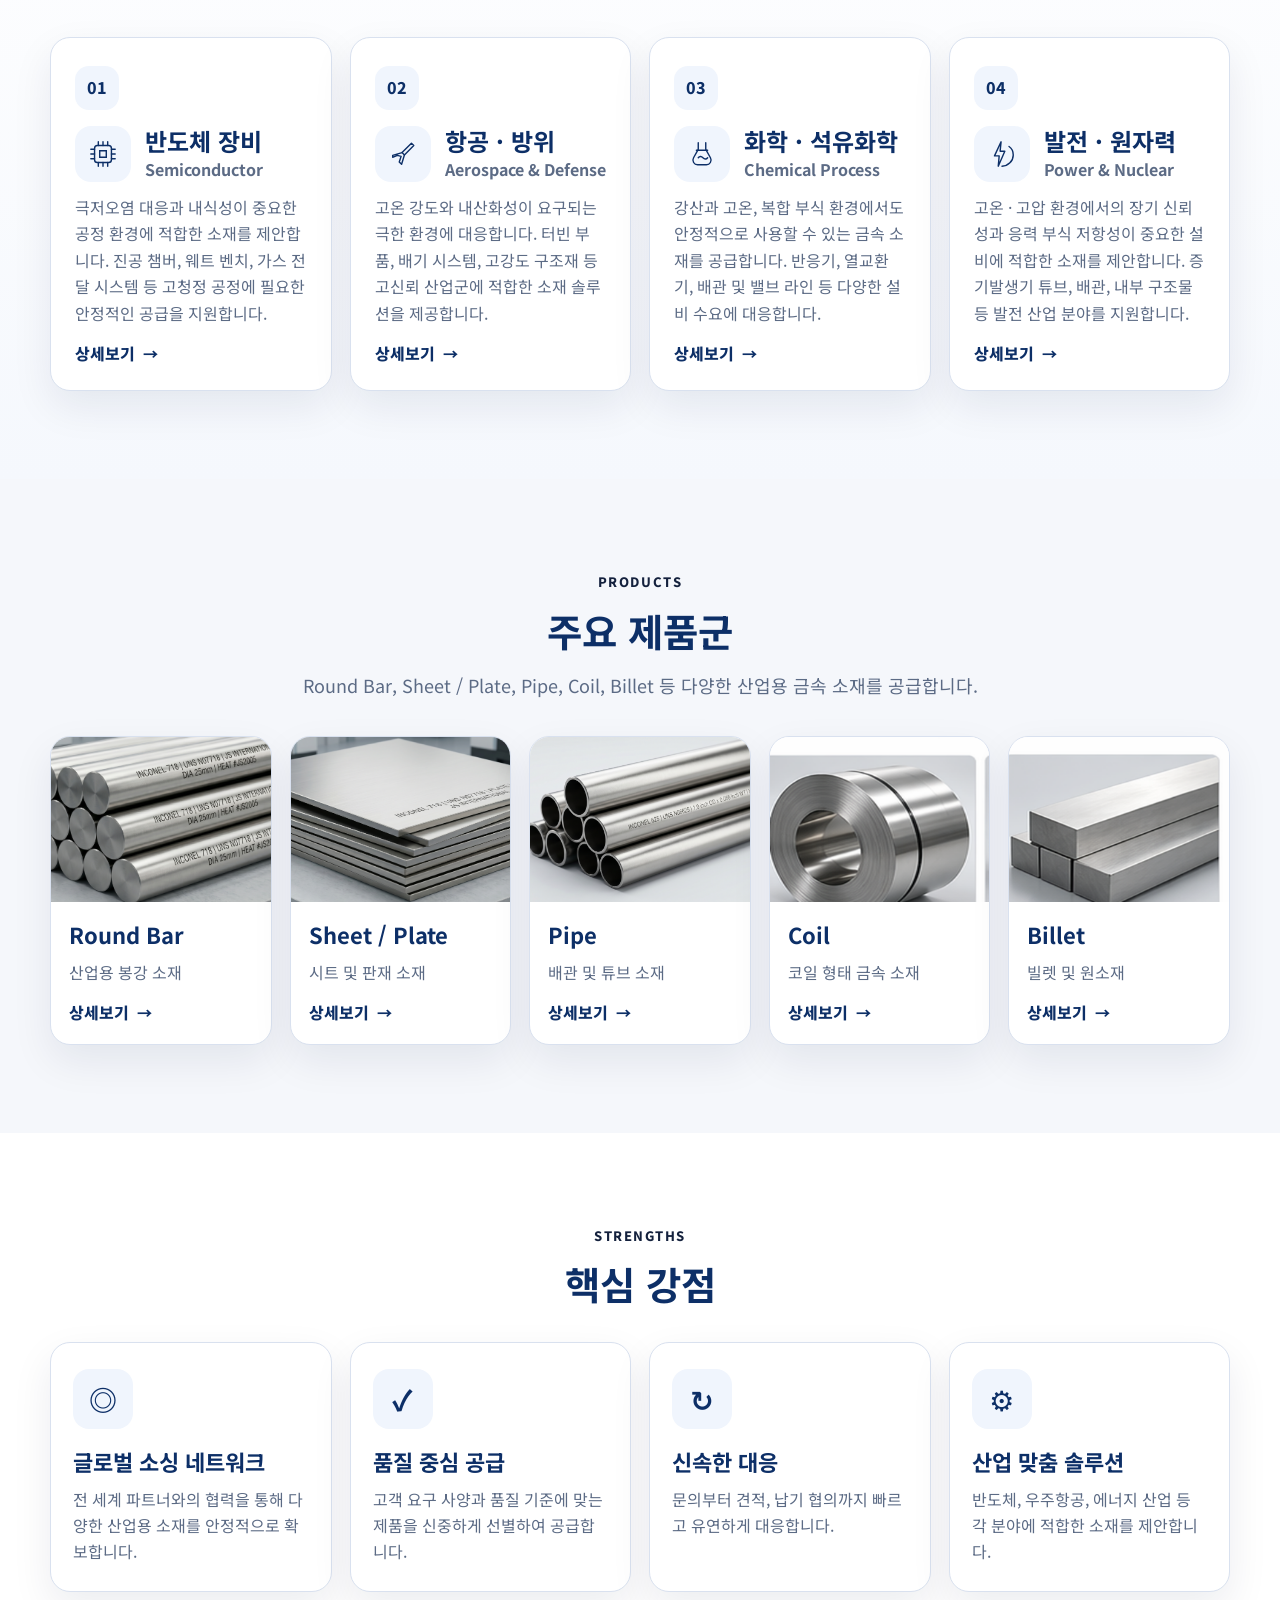
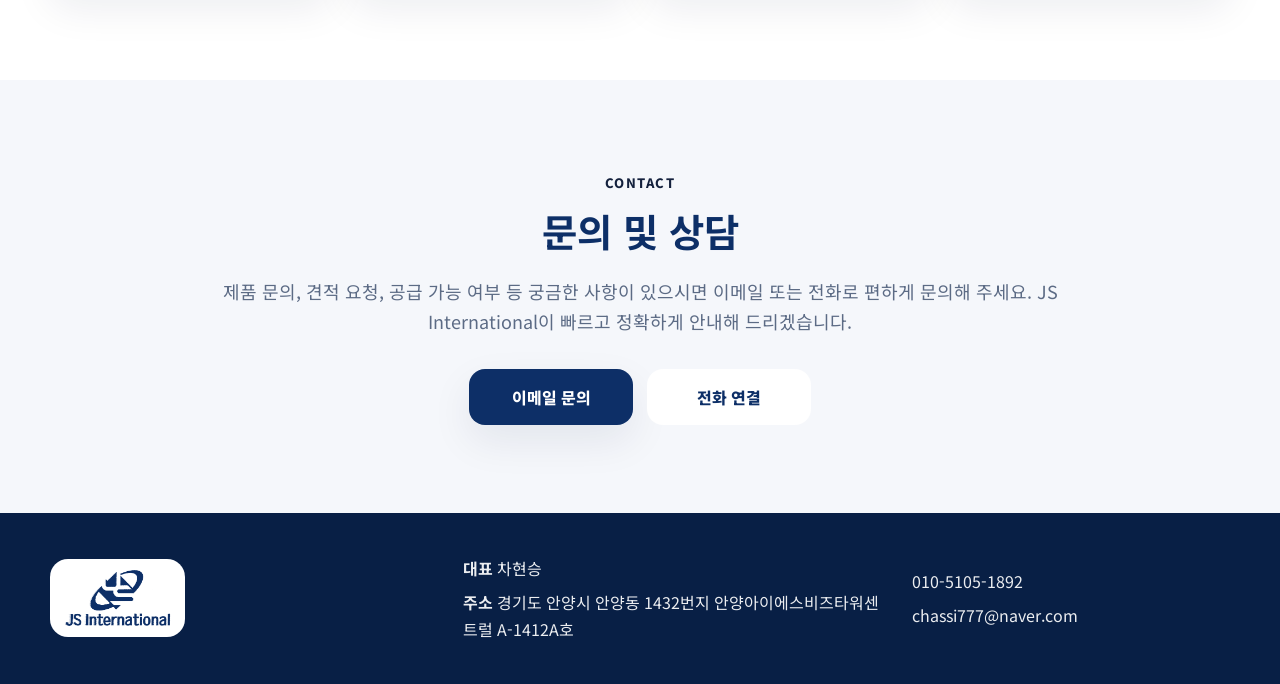
==== commit 80d6cc4e: "Add files via upload" ====
--- a/index.html
+++ b/index.html
@@ -139,6 +139,7 @@
                 극저오염 대응과 내식성이 중요한 공정 환경에 적합한 소재를 제안합니다. 진공 챔버,
                 웨트 벤치, 가스 전달 시스템 등 고청정 공정에 필요한 안정적인 공급을 지원합니다.
               </p>
+              <div class="card-actions"><a class="text-link" href="market-semiconductor.html">상세보기</a></div>
             </article>
 
             <article class="market-card">
@@ -159,6 +160,7 @@
                 고온 강도와 내산화성이 요구되는 극한 환경에 대응합니다. 터빈 부품, 배기 시스템,
                 고강도 구조재 등 고신뢰 산업군에 적합한 소재 솔루션을 제공합니다.
               </p>
+              <div class="card-actions"><a class="text-link" href="market-aerospace-defense.html">상세보기</a></div>
             </article>
 
             <article class="market-card">
@@ -180,6 +182,7 @@
                 강산과 고온, 복합 부식 환경에서도 안정적으로 사용할 수 있는 금속 소재를 공급합니다.
                 반응기, 열교환기, 배관 및 밸브 라인 등 다양한 설비 수요에 대응합니다.
               </p>
+              <div class="card-actions"><a class="text-link" href="market-chemical-process.html">상세보기</a></div>
             </article>
 
             <article class="market-card">
@@ -200,6 +203,7 @@
                 고온 · 고압 환경에서의 장기 신뢰성과 응력 부식 저항성이 중요한 설비에 적합한 소재를
                 제안합니다. 증기발생기 튜브, 배관, 내부 구조물 등 발전 산업 분야를 지원합니다.
               </p>
+              <div class="card-actions"><a class="text-link" href="market-power-nuclear.html">상세보기</a></div>
             </article>
           </div>
         </div>
@@ -223,6 +227,7 @@
               <div class="product-body">
                 <h3>Round Bar</h3>
                 <p>산업용 봉강 소재</p>
+                <div class="card-actions"><a class="text-link" href="product-round-bar.html">상세보기</a></div>
               </div>
             </article>
 
@@ -233,6 +238,7 @@
               <div class="product-body">
                 <h3>Sheet / Plate</h3>
                 <p>시트 및 판재 소재</p>
+                <div class="card-actions"><a class="text-link" href="product-sheet-plate.html">상세보기</a></div>
               </div>
             </article>
 
@@ -243,6 +249,7 @@
               <div class="product-body">
                 <h3>Pipe</h3>
                 <p>배관 및 튜브 소재</p>
+                <div class="card-actions"><a class="text-link" href="product-pipe.html">상세보기</a></div>
               </div>
             </article>
 
@@ -253,6 +260,7 @@
               <div class="product-body">
                 <h3>Coil</h3>
                 <p>코일 형태 금속 소재</p>
+                <div class="card-actions"><a class="text-link" href="product-coil.html">상세보기</a></div>
               </div>
             </article>
 
@@ -263,6 +271,7 @@
               <div class="product-body">
                 <h3>Billet</h3>
                 <p>빌렛 및 원소재</p>
+                <div class="card-actions"><a class="text-link" href="product-billet.html">상세보기</a></div>
               </div>
             </article>
           </div>
--- a/styles.css
+++ b/styles.css
@@ -635,3 +635,363 @@
     width: auto;
   }
 }
+
+
+.card-actions {
+  margin-top: 14px;
+}
+
+.text-link {
+  display: inline-flex;
+  align-items: center;
+  gap: 8px;
+  color: var(--navy);
+  font-weight: 800;
+}
+
+.text-link::after {
+  content: "→";
+  font-size: 0.95em;
+}
+
+.detail-page .site-header {
+  position: sticky;
+}
+
+.detail-hero {
+  position: relative;
+  background: linear-gradient(135deg, rgba(8,31,69,0.96), rgba(13,47,103,0.92));
+  color: var(--white);
+  overflow: hidden;
+}
+
+.detail-hero::before {
+  content: "";
+  position: absolute;
+  inset: 0;
+  background: radial-gradient(circle at top right, rgba(255,255,255,0.14), transparent 30%), radial-gradient(circle at bottom left, rgba(255,255,255,0.08), transparent 28%);
+}
+
+.detail-hero-inner {
+  position: relative;
+  padding: 68px 0 56px;
+}
+
+.breadcrumbs {
+  display: flex;
+  flex-wrap: wrap;
+  gap: 10px;
+  margin-bottom: 18px;
+  font-size: 14px;
+  color: rgba(255,255,255,0.78);
+}
+
+.breadcrumbs a:hover {
+  opacity: 0.8;
+}
+
+.detail-hero h1 {
+  margin: 0;
+  font-size: clamp(34px, 5vw, 54px);
+  line-height: 1.15;
+}
+
+.detail-hero p {
+  max-width: 860px;
+  font-size: 18px;
+  color: rgba(255,255,255,0.9);
+  margin: 18px 0 0;
+}
+
+.detail-hero-meta {
+  display: flex;
+  flex-wrap: wrap;
+  gap: 12px;
+  margin-top: 24px;
+}
+
+.meta-pill {
+  display: inline-flex;
+  align-items: center;
+  min-height: 40px;
+  padding: 0 16px;
+  border-radius: 999px;
+  border: 1px solid rgba(255,255,255,0.18);
+  background: rgba(255,255,255,0.08);
+  color: var(--white);
+  font-weight: 700;
+}
+
+.detail-section {
+  padding: 72px 0;
+}
+
+.detail-grid {
+  display: grid;
+  grid-template-columns: 1.25fr 0.75fr;
+  gap: 24px;
+}
+
+.detail-card,
+.spec-card,
+.info-card,
+.related-card {
+  background: var(--white);
+  border: 1px solid var(--border);
+  border-radius: var(--radius);
+  box-shadow: var(--shadow);
+}
+
+.detail-card,
+.info-card {
+  padding: 28px;
+}
+
+.detail-card h2,
+.info-card h2,
+.related-card h2 {
+  margin: 0 0 16px;
+  color: var(--navy);
+  font-size: 28px;
+}
+
+.detail-card h3,
+.info-card h3 {
+  margin: 24px 0 12px;
+  color: var(--navy);
+  font-size: 21px;
+}
+
+.detail-card p,
+.info-card p,
+.detail-card li,
+.info-card li {
+  color: var(--muted);
+}
+
+.detail-list {
+  padding-left: 18px;
+  margin: 0;
+}
+
+.detail-list li + li {
+  margin-top: 8px;
+}
+
+.spec-grid,
+.related-grid {
+  display: grid;
+  grid-template-columns: repeat(2, 1fr);
+  gap: 18px;
+  margin-top: 24px;
+}
+
+.spec-card {
+  padding: 24px;
+}
+
+.spec-label {
+  display: block;
+  font-size: 13px;
+  font-weight: 800;
+  letter-spacing: 0.08em;
+  color: var(--blue);
+  margin-bottom: 10px;
+}
+
+.spec-card h3 {
+  margin: 0 0 12px;
+  color: var(--navy);
+  font-size: 22px;
+}
+
+.spec-card p,
+.spec-card li {
+  margin: 0;
+  color: var(--muted);
+}
+
+.spec-card ul {
+  margin: 0;
+  padding-left: 18px;
+}
+
+.spec-card li + li {
+  margin-top: 8px;
+}
+
+.detail-image-card {
+  overflow: hidden;
+  background: #edf2fb;
+}
+
+.detail-image-card img {
+  width: 100%;
+  aspect-ratio: 4/3;
+  object-fit: cover;
+}
+
+.image-caption {
+  padding: 16px 20px 20px;
+  color: var(--muted);
+  font-size: 15px;
+}
+
+.highlight-band {
+  background: var(--gray-bg);
+}
+
+.mini-table {
+  display: grid;
+  gap: 12px;
+}
+
+.mini-row {
+  display: grid;
+  grid-template-columns: 1.1fr 1fr 0.9fr;
+  gap: 14px;
+  padding: 16px 18px;
+  border: 1px solid var(--border);
+  border-radius: 16px;
+  background: var(--white);
+}
+
+.mini-head {
+  color: var(--navy);
+  font-weight: 800;
+}
+
+.related-card {
+  padding: 28px;
+}
+
+.related-card a {
+  display: block;
+  color: var(--navy);
+  font-weight: 700;
+}
+
+.related-card a + a {
+  margin-top: 14px;
+}
+
+.dual-panel {
+  display: grid;
+  grid-template-columns: repeat(2, 1fr);
+  gap: 18px;
+}
+
+.icon-inline {
+  width: 28px;
+  height: 28px;
+  color: var(--navy);
+}
+
+.detail-title-row {
+  display: flex;
+  align-items: center;
+  gap: 12px;
+  margin-bottom: 8px;
+}
+
+
+.market-hero {
+  min-height: 420px;
+  background-position: center center;
+  background-size: cover;
+  background-repeat: no-repeat;
+}
+
+.market-hero::before {
+  background:
+    linear-gradient(90deg, rgba(8,31,69,0.92) 0%, rgba(8,31,69,0.84) 34%, rgba(8,31,69,0.45) 58%, rgba(8,31,69,0.10) 100%),
+    radial-gradient(circle at top left, rgba(255,255,255,0.12), transparent 25%);
+}
+
+.market-hero .detail-hero-inner {
+  padding: 78px 0 62px;
+}
+
+.market-kicker {
+  display: inline-block;
+  margin: 0 0 14px;
+  font-size: 13px;
+  font-weight: 800;
+  letter-spacing: 0.16em;
+  color: rgba(255,255,255,0.92);
+}
+
+.market-hero-copy {
+  max-width: 620px;
+}
+
+.market-hero h1 {
+  font-size: clamp(40px, 5.4vw, 72px);
+  letter-spacing: -0.04em;
+}
+
+.market-hero h2 {
+  margin: 12px 0 0;
+  font-size: clamp(24px, 2.6vw, 40px);
+  line-height: 1.25;
+  color: rgba(255,255,255,0.96);
+}
+
+.market-hero p {
+  max-width: 560px;
+  font-size: 18px;
+  line-height: 1.65;
+}
+
+.detail-actions {
+  display: flex;
+  flex-wrap: wrap;
+  gap: 14px;
+  margin-top: 28px;
+}
+
+.btn-outline-light {
+  background: transparent;
+  color: var(--white);
+  border-color: rgba(255,255,255,0.55);
+}
+
+.btn-solid-light {
+  background: rgba(255,255,255,0.96);
+  color: var(--navy);
+  border-color: rgba(255,255,255,0.55);
+}
+
+.market-hero-semiconductor { background-image: url("assets/market-semiconductor-hero.png"); }
+.market-hero-aerospace { background-image: url("assets/market-aerospace-hero.png"); }
+.market-hero-chemical { background-image: url("assets/market-chemical-hero.png"); }
+.market-hero-power { background-image: url("assets/market-power-hero.png"); }
+
+@media (max-width: 980px) {
+  .market-hero {
+    min-height: 360px;
+    background-position: center center;
+  }
+
+  .market-hero h1 {
+    font-size: clamp(34px, 9vw, 52px);
+  }
+
+  .market-hero h2 {
+    font-size: clamp(22px, 5vw, 30px);
+  }
+
+  .detail-actions .btn {
+    width: 100%;
+  }
+}
+
+@media (max-width: 980px) {
+  .detail-grid,
+  .dual-panel,
+  .spec-grid,
+  .related-grid,
+  .mini-row {
+    grid-template-columns: 1fr;
+  }
+}
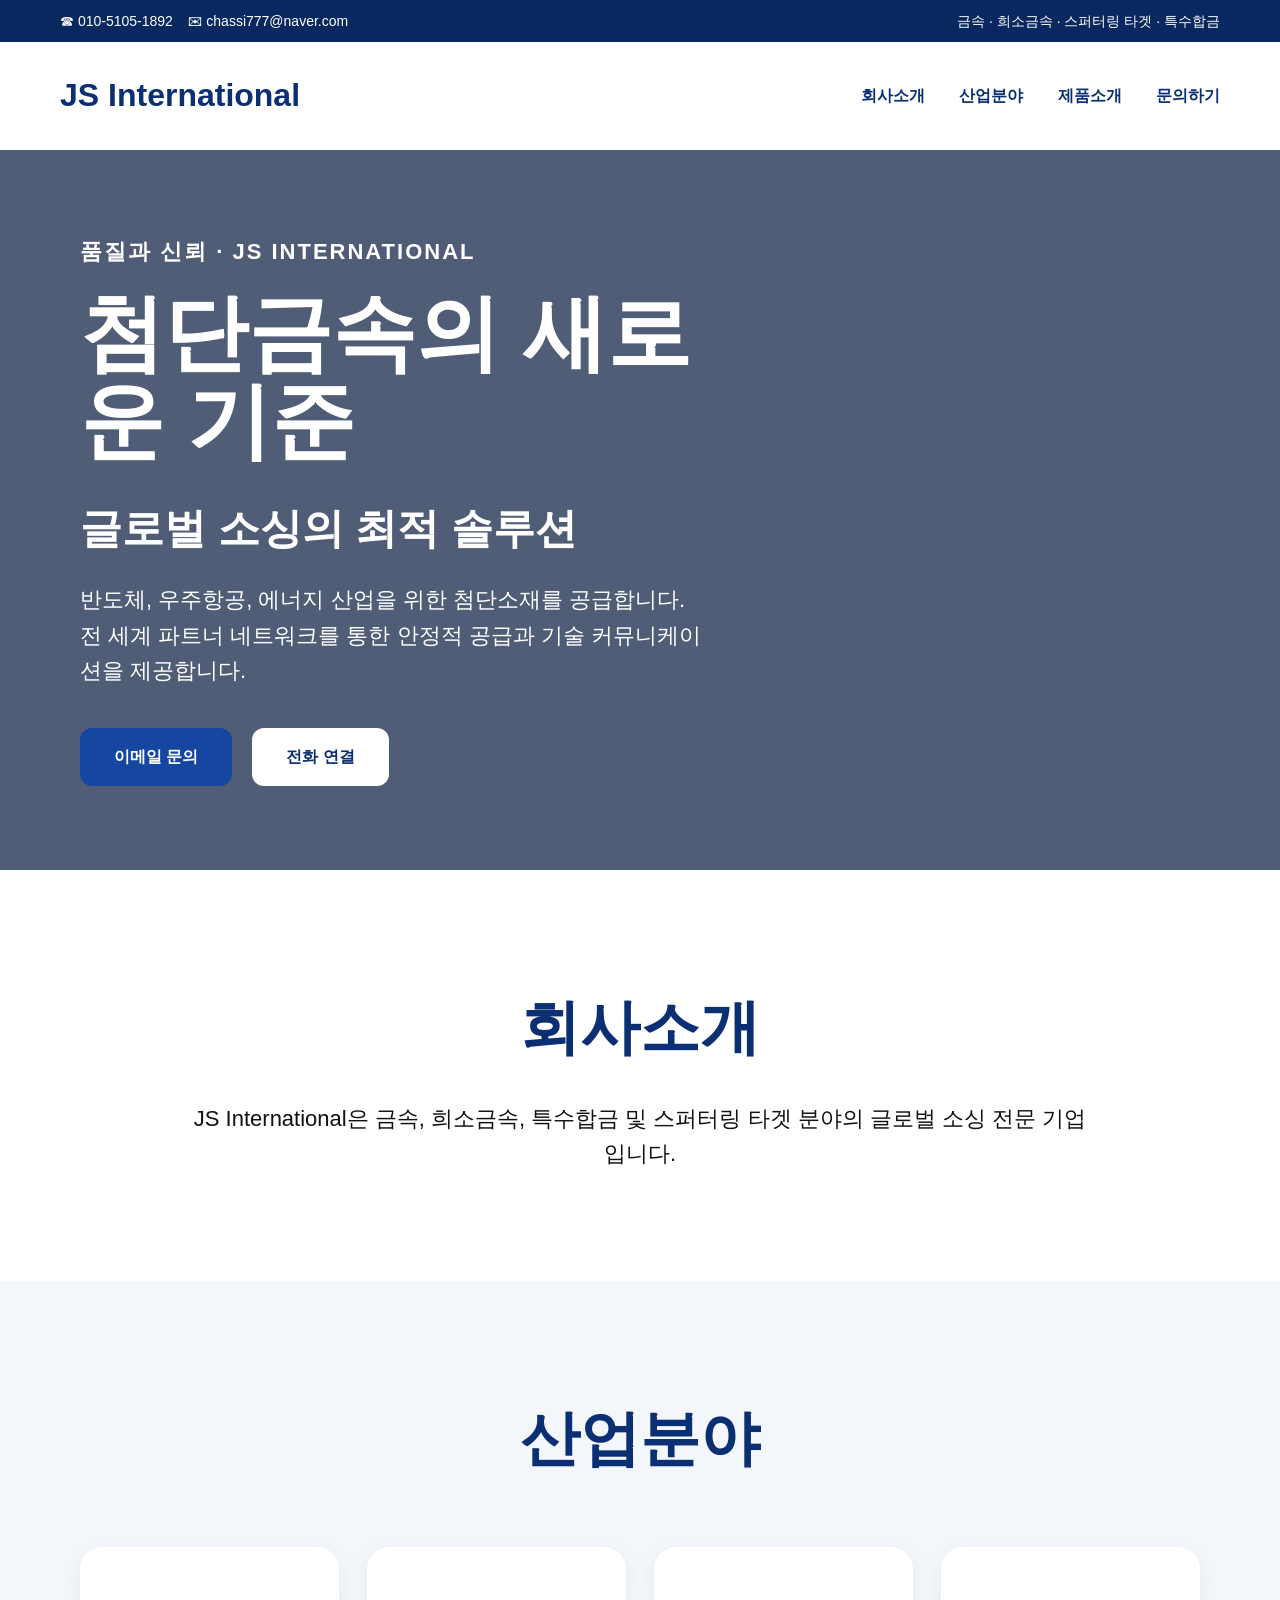
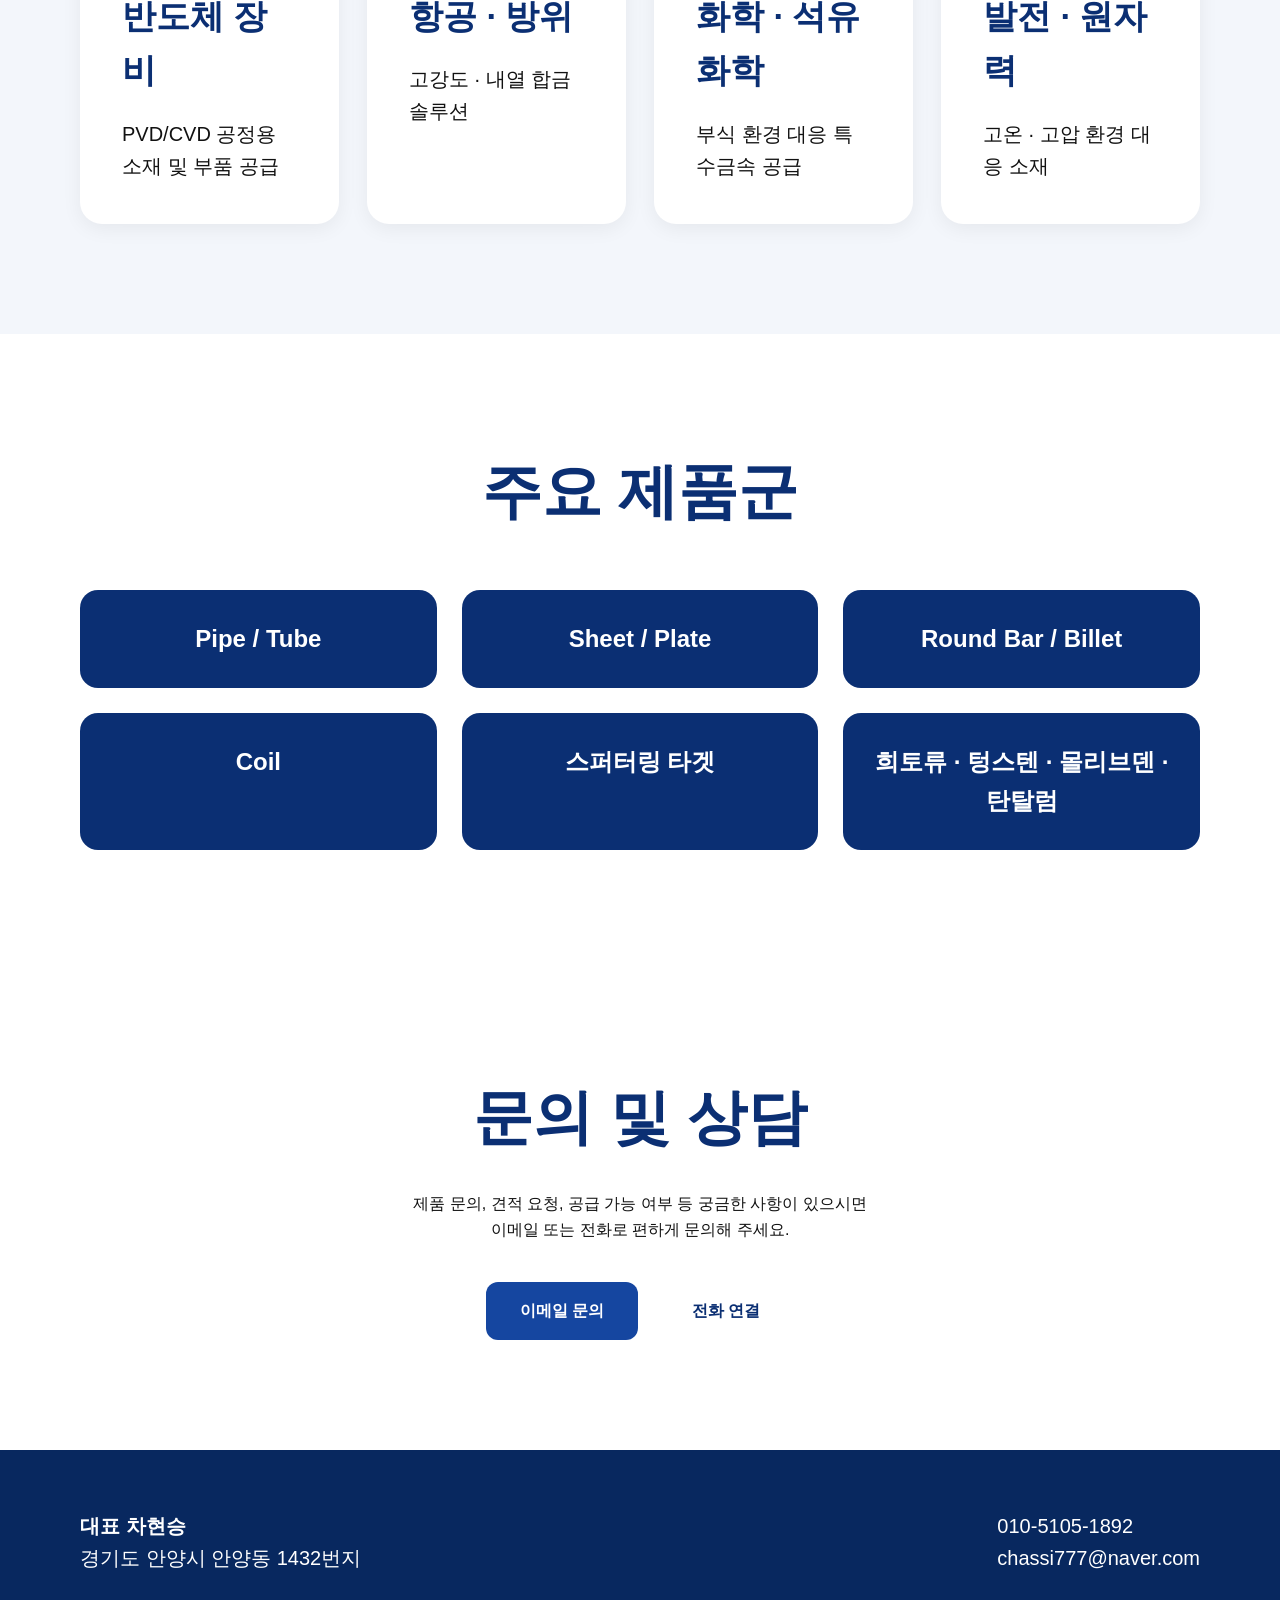
==== commit dfc0f3c3: "Add files via upload" ====
--- a/index.html
+++ b/index.html
@@ -1,352 +1,116 @@
-<!doctype html>
+
+<!DOCTYPE html>
 <html lang="ko">
-  <head>
-    <meta charset="UTF-8" />
-    <meta name="viewport" content="width=device-width, initial-scale=1.0" />
-    <title>JS International | 첨단금속의 새로운 기준</title>
-    <meta
-      name="description"
-      content="JS International은 첨단금속, 희소금속, 특수합금 및 스퍼터링 타겟 분야의 글로벌 소싱과 기술 컨설팅을 제공하는 전문 기업입니다."
-    />
-    <link rel="icon" type="image/png" href="assets/favicon.png" />
-    <link rel="preconnect" href="https://fonts.googleapis.com" />
-    <link rel="preconnect" href="https://fonts.gstatic.com" crossorigin />
-    <link
-      href="https://fonts.googleapis.com/css2?family=Noto+Sans+KR:wght@400;500;700;800&display=swap"
-      rel="stylesheet"
-    />
-    <link rel="stylesheet" href="styles.css" />
-  </head>
-  <body>
-    <a class="skip-link" href="#main">본문 바로가기</a>
+<head>
+<meta charset="UTF-8">
+<meta name="viewport" content="width=device-width, initial-scale=1.0">
+<title>JS International</title>
+<link rel="stylesheet" href="styles.css">
+</head>
+<body>
 
-    <div class="topbar">
-      <div class="container topbar-inner">
-        <div class="topbar-left">
-          <a href="tel:01051051892">☎ 010-5105-1892</a>
-          <a href="mailto:chassi777@naver.com">✉ chassi777@naver.com</a>
-        </div>
-        <div class="topbar-right">금속 · 희소금속 · 스퍼터링 타겟 · 특수합금</div>
-      </div>
+<header class="topbar">
+  <div>☎ 010-5105-1892 &nbsp;&nbsp; ✉ chassi777@naver.com</div>
+  <div>금속 · 희소금속 · 스퍼터링 타겟 · 특수합금</div>
+</header>
+
+<nav class="navbar">
+  <div class="logo">JS International</div>
+  <div class="menu">
+    <a href="#company">회사소개</a>
+    <a href="#markets">산업분야</a>
+    <a href="#products">제품소개</a>
+    <a href="#contact">문의하기</a>
+  </div>
+</nav>
+
+<section class="hero">
+  <div class="overlay"></div>
+  <div class="hero-content">
+    <p class="small">품질과 신뢰 · JS INTERNATIONAL</p>
+    <h1>첨단금속의 새로운 기준</h1>
+    <h2>글로벌 소싱의 최적 솔루션</h2>
+    <p>
+      반도체, 우주항공, 에너지 산업을 위한 첨단소재를 공급합니다.<br>
+      전 세계 파트너 네트워크를 통한 안정적 공급과 기술 커뮤니케이션을 제공합니다.
+    </p>
+    <div class="buttons">
+      <a class="btn primary" href="#contact">이메일 문의</a>
+      <a class="btn" href="tel:01051051892">전화 연결</a>
+    </div>
+  </div>
+</section>
+
+<section id="company" class="section">
+  <h2>회사소개</h2>
+  <p class="section-text">
+    JS International은 금속, 희소금속, 특수합금 및 스퍼터링 타겟 분야의 글로벌 소싱 전문 기업입니다.
+  </p>
+</section>
+
+<section id="markets" class="section gray">
+  <h2>산업분야</h2>
+
+  <div class="cards">
+    <div class="card">
+      <h3>반도체 장비</h3>
+      <p>PVD/CVD 공정용 소재 및 부품 공급</p>
     </div>
 
-    <header class="site-header">
-      <div class="container header-inner">
-        <a class="brand" href="#home" aria-label="JS International 홈으로 이동">
-          <img src="[data-uri]" alt="JS International 로고" />
-        </a>
+    <div class="card">
+      <h3>항공 · 방위</h3>
+      <p>고강도 · 내열 합금 솔루션</p>
+    </div>
 
-        <button
-          class="nav-toggle"
-          type="button"
-          aria-expanded="false"
-          aria-controls="primary-nav"
-          aria-label="메뉴 열기"
-        >
-          <span></span>
-          <span></span>
-          <span></span>
-        </button>
+    <div class="card">
+      <h3>화학 · 석유화학</h3>
+      <p>부식 환경 대응 특수금속 공급</p>
+    </div>
 
-        <nav id="primary-nav" class="primary-nav" aria-label="주요 메뉴">
-          <a href="#home">홈</a>
-          <a href="#about">회사소개</a>
-          <a href="#products">제품소개</a>
-          <a href="#markets">산업분야</a>
-          <a href="#contact">문의하기</a>
-        </nav>
-      </div>
-    </header>
+    <div class="card">
+      <h3>발전 · 원자력</h3>
+      <p>고온 · 고압 환경 대응 소재</p>
+    </div>
+  </div>
+</section>
 
-    <main id="main">
-      <section id="home" class="hero">
-        <div class="hero-overlay"></div>
-        <div class="container hero-inner">
-          <div class="hero-copy">
-            <p class="eyebrow">품질과 신뢰 · JS International</p>
-            <h1>첨단금속의 새로운 기준</h1>
-            <h2>글로벌 소싱의 최적 솔루션, 품질과 신뢰의<br /><span class="brand-line">JS International</span></h2>
-            <p class="hero-text">
-              반도체, 우주항공, 에너지 산업을 위한 첨단소재를 공급합니다.<br />
-              전 세계 파트너 네트워크를 통한 안정적 공급과 신뢰할 수 있는 기술
-              커뮤니케이션을 제공합니다.
-            </p>
-            <div class="hero-actions">
-              <a class="btn btn-primary" href="mailto:chassi777@naver.com">이메일 문의</a>
-              <a class="btn btn-secondary" href="tel:01051051892">전화 연결</a>
-            </div>
-          </div>
-        </div>
-      </section>
+<section id="products" class="section">
+  <h2>주요 제품군</h2>
 
-      <section id="about" class="section section-white">
-        <div class="container narrow">
-          <div class="section-heading centered">
-            <p class="section-label">COMPANY</p>
-            <h2>회사소개</h2>
-          </div>
-          <p class="section-description centered-text">
-            JS International은 첨단금속, 희소금속, 특수합금 및 스퍼터링 타겟 분야의 글로벌 소싱과
-            기술 컨설팅을 제공하는 전문 기업입니다. 전 세계 파트너 네트워크를 기반으로 안정적인 공급망을
-            구축하며, 고객 요구에 맞춘 신속한 대응으로 산업 현장에 최적의 솔루션을 제공합니다.
-          </p>
+  <div class="product-grid">
+    <div class="product">Pipe / Tube</div>
+    <div class="product">Sheet / Plate</div>
+    <div class="product">Round Bar / Billet</div>
+    <div class="product">Coil</div>
+    <div class="product">스퍼터링 타겟</div>
+    <div class="product">희토류 · 텅스텐 · 몰리브덴 · 탄탈럼</div>
+  </div>
+</section>
 
-          <div class="intro-grid">
-            <article class="intro-card">
-              <h3>글로벌 소싱</h3>
-              <p>전 세계 파트너 네트워크를 바탕으로 안정적인 공급망을 구축합니다.</p>
-            </article>
-            <article class="intro-card">
-              <h3>품질과 신뢰</h3>
-              <p>고객 요구 사양과 품질 기준에 맞는 소재를 신중하게 선별하여 제공합니다.</p>
-            </article>
-            <article class="intro-card">
-              <h3>산업 맞춤 대응</h3>
-              <p>반도체, 우주항공, 에너지 산업에 적합한 소재 솔루션을 제안합니다.</p>
-            </article>
-          </div>
-        </div>
-      </section>
+<section id="contact" class="section contact">
+  <h2>문의 및 상담</h2>
+  <p>
+    제품 문의, 견적 요청, 공급 가능 여부 등 궁금한 사항이 있으시면<br>
+    이메일 또는 전화로 편하게 문의해 주세요.
+  </p>
 
+  <div class="buttons center">
+    <a class="btn primary" href="mailto:chassi777@naver.com">이메일 문의</a>
+    <a class="btn" href="tel:01051051892">전화 연결</a>
+  </div>
+</section>
 
-      <section id="markets" class="section section-market">
-        <div class="container">
-          <div class="section-heading centered">
-            <p class="section-label">MARKETS</p>
-            <h2>산업분야</h2>
-            <p class="section-subtitle">
-              반도체 장비, 항공 · 방위, 화학 · 석유화학, 발전 · 원자력 분야에 맞춘 첨단소재 솔루션을 제공합니다.
-            </p>
-          </div>
+<footer class="footer">
+  <div>
+    <strong>대표 차현승</strong><br>
+    경기도 안양시 안양동 1432번지
+  </div>
 
-          <div class="market-grid">
-            <article class="market-card">
-              <div class="market-number">01</div>
-              <div class="market-title-row">
-                <div class="market-icon-wrap" aria-hidden="true">
-  <svg class="market-icon-svg" viewBox="0 0 64 64" fill="none" xmlns="http://www.w3.org/2000/svg">
-    <rect x="14" y="14" width="36" height="36" rx="6" stroke="currentColor" stroke-width="3"/>
-    <path d="M22 6v8M32 6v8M42 6v8M22 50v8M32 50v8M42 50v8M6 22h8M6 32h8M6 42h8M50 22h8M50 32h8M50 42h8" stroke="currentColor" stroke-width="3" stroke-linecap="round"/>
-    <path d="M25 25h14v14H25z" stroke="currentColor" stroke-width="3"/>
-  </svg>
-</div>
-                <div>
-                  <h3>반도체 장비</h3>
-                  <p class="market-en">Semiconductor</p>
-                </div>
-              </div>
-              <p>
-                극저오염 대응과 내식성이 중요한 공정 환경에 적합한 소재를 제안합니다. 진공 챔버,
-                웨트 벤치, 가스 전달 시스템 등 고청정 공정에 필요한 안정적인 공급을 지원합니다.
-              </p>
-              <div class="card-actions"><a class="text-link" href="market-semiconductor.html">상세보기</a></div>
-            </article>
+  <div class="footer-right">
+    010-5105-1892<br>
+    chassi777@naver.com
+  </div>
+</footer>
 
-            <article class="market-card">
-              <div class="market-number">02</div>
-              <div class="market-title-row">
-                <div class="market-icon-wrap" aria-hidden="true">
-  <svg class="market-icon-svg" viewBox="0 0 64 64" fill="none" xmlns="http://www.w3.org/2000/svg">
-    <path d="M10 35l20-6L50 9l5 5-20 20-6 20-5-5 4-12-8-2-10 4z" stroke="currentColor" stroke-width="3" stroke-linejoin="round"/>
-    <path d="M30 29l5 5" stroke="currentColor" stroke-width="3" stroke-linecap="round"/>
-  </svg>
-</div>
-                <div>
-                  <h3>항공 · 방위</h3>
-                  <p class="market-en">Aerospace &amp; Defense</p>
-                </div>
-              </div>
-              <p>
-                고온 강도와 내산화성이 요구되는 극한 환경에 대응합니다. 터빈 부품, 배기 시스템,
-                고강도 구조재 등 고신뢰 산업군에 적합한 소재 솔루션을 제공합니다.
-              </p>
-              <div class="card-actions"><a class="text-link" href="market-aerospace-defense.html">상세보기</a></div>
-            </article>
-
-            <article class="market-card">
-              <div class="market-number">03</div>
-              <div class="market-title-row">
-                <div class="market-icon-wrap" aria-hidden="true">
-  <svg class="market-icon-svg" viewBox="0 0 64 64" fill="none" xmlns="http://www.w3.org/2000/svg">
-    <path d="M24 8v14l-10 18a10 10 0 0 0 9 15h18a10 10 0 0 0 9-15L40 22V8" stroke="currentColor" stroke-width="3" stroke-linecap="round" stroke-linejoin="round"/>
-    <path d="M20 24h24" stroke="currentColor" stroke-width="3" stroke-linecap="round"/>
-    <path d="M24 40c3-4 7-3 10 0s7 4 10 0" stroke="currentColor" stroke-width="3" stroke-linecap="round"/>
-  </svg>
-</div>
-                <div>
-                  <h3>화학 · 석유화학</h3>
-                  <p class="market-en">Chemical Process</p>
-                </div>
-              </div>
-              <p>
-                강산과 고온, 복합 부식 환경에서도 안정적으로 사용할 수 있는 금속 소재를 공급합니다.
-                반응기, 열교환기, 배관 및 밸브 라인 등 다양한 설비 수요에 대응합니다.
-              </p>
-              <div class="card-actions"><a class="text-link" href="market-chemical-process.html">상세보기</a></div>
-            </article>
-
-            <article class="market-card">
-              <div class="market-number">04</div>
-              <div class="market-title-row">
-                <div class="market-icon-wrap" aria-hidden="true">
-  <svg class="market-icon-svg" viewBox="0 0 64 64" fill="none" xmlns="http://www.w3.org/2000/svg">
-    <path d="M30 6l-2 20h10L24 58l2-22H16L30 6z" stroke="currentColor" stroke-width="3" stroke-linejoin="round"/>
-    <path d="M47 16c6 4 9 11 9 18 0 13-11 24-24 24" stroke="currentColor" stroke-width="3" stroke-linecap="round"/>
-  </svg>
-</div>
-                <div>
-                  <h3>발전 · 원자력</h3>
-                  <p class="market-en">Power &amp; Nuclear</p>
-                </div>
-              </div>
-              <p>
-                고온 · 고압 환경에서의 장기 신뢰성과 응력 부식 저항성이 중요한 설비에 적합한 소재를
-                제안합니다. 증기발생기 튜브, 배관, 내부 구조물 등 발전 산업 분야를 지원합니다.
-              </p>
-              <div class="card-actions"><a class="text-link" href="market-power-nuclear.html">상세보기</a></div>
-            </article>
-          </div>
-        </div>
-      </section>
-
-      <section id="products" class="section section-gray">
-        <div class="container">
-          <div class="section-heading centered">
-            <p class="section-label">PRODUCTS</p>
-            <h2>주요 제품군</h2>
-            <p class="section-subtitle">
-              Round Bar, Sheet / Plate, Pipe, Coil, Billet 등 다양한 산업용 금속 소재를 공급합니다.
-            </p>
-          </div>
-
-          <div class="product-grid">
-            <article class="product-card">
-              <div class="product-image-wrap">
-                <img src="assets/round-bar.png" alt="Round Bar 제품 이미지" />
-              </div>
-              <div class="product-body">
-                <h3>Round Bar</h3>
-                <p>산업용 봉강 소재</p>
-                <div class="card-actions"><a class="text-link" href="product-round-bar.html">상세보기</a></div>
-              </div>
-            </article>
-
-            <article class="product-card">
-              <div class="product-image-wrap">
-                <img src="assets/sheet-plate.png" alt="Sheet Plate 제품 이미지" />
-              </div>
-              <div class="product-body">
-                <h3>Sheet / Plate</h3>
-                <p>시트 및 판재 소재</p>
-                <div class="card-actions"><a class="text-link" href="product-sheet-plate.html">상세보기</a></div>
-              </div>
-            </article>
-
-            <article class="product-card">
-              <div class="product-image-wrap">
-                <img src="assets/pipe.png" alt="Pipe 제품 이미지" />
-              </div>
-              <div class="product-body">
-                <h3>Pipe</h3>
-                <p>배관 및 튜브 소재</p>
-                <div class="card-actions"><a class="text-link" href="product-pipe.html">상세보기</a></div>
-              </div>
-            </article>
-
-            <article class="product-card">
-              <div class="product-image-wrap">
-                <img src="assets/coil.png" alt="Coil 제품 이미지" />
-              </div>
-              <div class="product-body">
-                <h3>Coil</h3>
-                <p>코일 형태 금속 소재</p>
-                <div class="card-actions"><a class="text-link" href="product-coil.html">상세보기</a></div>
-              </div>
-            </article>
-
-            <article class="product-card">
-              <div class="product-image-wrap">
-                <img src="assets/billet.png" alt="Billet 제품 이미지" />
-              </div>
-              <div class="product-body">
-                <h3>Billet</h3>
-                <p>빌렛 및 원소재</p>
-                <div class="card-actions"><a class="text-link" href="product-billet.html">상세보기</a></div>
-              </div>
-            </article>
-          </div>
-        </div>
-      </section>
-
-      <section class="section section-white">
-        <div class="container">
-          <div class="section-heading centered">
-            <p class="section-label">STRENGTHS</p>
-            <h2>핵심 강점</h2>
-          </div>
-
-          <div class="strength-grid">
-            <article class="strength-card">
-              <div class="strength-icon">◎</div>
-              <h3>글로벌 소싱 네트워크</h3>
-              <p>전 세계 파트너와의 협력을 통해 다양한 산업용 소재를 안정적으로 확보합니다.</p>
-            </article>
-
-            <article class="strength-card">
-              <div class="strength-icon">✓</div>
-              <h3>품질 중심 공급</h3>
-              <p>고객 요구 사양과 품질 기준에 맞는 제품을 신중하게 선별하여 공급합니다.</p>
-            </article>
-
-            <article class="strength-card">
-              <div class="strength-icon">↻</div>
-              <h3>신속한 대응</h3>
-              <p>문의부터 견적, 납기 협의까지 빠르고 유연하게 대응합니다.</p>
-            </article>
-
-            <article class="strength-card">
-              <div class="strength-icon">⚙</div>
-              <h3>산업 맞춤 솔루션</h3>
-              <p>반도체, 우주항공, 에너지 산업 등 각 분야에 적합한 소재를 제안합니다.</p>
-            </article>
-          </div>
-        </div>
-      </section>
-
-      <section id="contact" class="section section-contact">
-        <div class="container narrow">
-          <div class="section-heading centered">
-            <p class="section-label">CONTACT</p>
-            <h2>문의 및 상담</h2>
-          </div>
-          <p class="section-description centered-text">
-            제품 문의, 견적 요청, 공급 가능 여부 등 궁금한 사항이 있으시면 이메일 또는 전화로 편하게 문의해
-            주세요. JS International이 빠르고 정확하게 안내해 드리겠습니다.
-          </p>
-          <div class="contact-actions centered-actions">
-            <a class="btn btn-primary" href="mailto:chassi777@naver.com">이메일 문의</a>
-            <a class="btn btn-secondary" href="tel:01051051892">전화 연결</a>
-          </div>
-        </div>
-      </section>
-    </main>
-
-    <footer class="site-footer">
-      <div class="container footer-inner">
-        <div class="footer-brand">
-          <img src="[data-uri]" alt="JS International 로고" />
-        </div>
-        <div class="footer-info">
-          <p><strong>대표</strong> 차현승</p>
-          <p><strong>주소</strong> 경기도 안양시 안양동 1432번지 안양아이에스비즈타워센트럴 A-1412A호</p>
-        </div>
-        <div class="footer-contact">
-          <a href="tel:01051051892">010-5105-1892</a>
-          <a href="mailto:chassi777@naver.com">chassi777@naver.com</a>
-        </div>
-      </div>
-    </footer>
-
-    <script src="script.js"></script>
-  </body>
+</body>
 </html>
--- a/styles.css
+++ b/styles.css
@@ -1,997 +1,211 @@
-:root {
-  --navy: #0d2f67;
-  --navy-dark: #081f45;
-  --blue: #194c9b;
-  --light-blue: #f0f5fd;
-  --text: #14213d;
-  --muted: #5c6b85;
-  --border: #d9e1ef;
-  --gray-bg: #f5f7fb;
-  --white: #ffffff;
-  --shadow: 0 16px 40px rgba(8, 31, 69, 0.08);
-  --radius: 20px;
-}
-
-* {
-  box-sizing: border-box;
-}
-
-html {
-  scroll-behavior: smooth;
-}
-
-body {
-  margin: 0;
-  font-family: "Noto Sans KR", system-ui, -apple-system, BlinkMacSystemFont, "Segoe UI", sans-serif;
-  color: var(--text);
-  background: var(--white);
-  line-height: 1.65;
-}
-
-img {
-  max-width: 100%;
-  display: block;
-}
-
-a {
-  color: inherit;
-  text-decoration: none;
-}
-
-.skip-link {
-  position: absolute;
-  left: -9999px;
-  top: 0;
-  background: var(--navy);
-  color: var(--white);
-  padding: 10px 14px;
-  z-index: 999;
-}
-
-.skip-link:focus {
-  left: 16px;
-  top: 16px;
-}
-
-.container {
-  width: min(1180px, calc(100% - 32px));
-  margin: 0 auto;
-}
-
-.narrow {
-  max-width: 900px;
-}
-
-.topbar {
-  background: var(--navy-dark);
-  color: rgba(255, 255, 255, 0.92);
-  font-size: 14px;
-}
-
-.topbar-inner {
-  min-height: 44px;
-  display: flex;
-  align-items: center;
-  justify-content: space-between;
-  gap: 12px;
-}
-
-.topbar-left,
-.topbar-right {
-  display: flex;
-  align-items: center;
-  gap: 18px;
-  flex-wrap: wrap;
-}
-
-.topbar a:hover,
-.primary-nav a:hover,
-.footer-contact a:hover {
-  opacity: 0.78;
-}
-
-.site-header {
-  position: sticky;
-  top: 0;
-  z-index: 50;
-  background: rgba(255, 255, 255, 0.95);
-  backdrop-filter: blur(8px);
-  border-bottom: 1px solid rgba(13, 47, 103, 0.08);
-}
-
-.header-inner {
-  min-height: 88px;
-  display: flex;
-  align-items: center;
-  justify-content: space-between;
-  gap: 20px;
-}
-
-.brand {
-  display: inline-flex;
-  align-items: center;
-  justify-content: center;
-  background: transparent;
-}
-
-.footer-brand {
-  display: inline-flex;
-  align-items: center;
-  justify-content: center;
-  justify-self: start;
-  width: fit-content;
-  background: #ffffff;
-  border-radius: 18px;
-  padding: 10px 14px;
-}
-
-.brand img,
-.footer-brand img {
-  width: auto;
-  height: 58px;
-  max-width: 100%;
-}
-
-.primary-nav {
-  display: flex;
-  align-items: center;
-  gap: 26px;
-  font-weight: 700;
-  color: var(--navy);
-}
-
-.nav-toggle {
-  display: none;
-  width: 48px;
-  height: 48px;
-  border: 1px solid var(--border);
-  border-radius: 14px;
-  background: var(--white);
-  padding: 10px;
-  cursor: pointer;
-}
-
-.nav-toggle span {
-  display: block;
-  height: 2px;
-  background: var(--navy);
-  margin: 6px 0;
-}
-
-.hero {
-  position: relative;
-  min-height: 660px;
+
+*{
+  margin:0;
+  padding:0;
+  box-sizing:border-box;
+}
+
+body{
+  font-family:'Segoe UI',sans-serif;
+  color:#111;
+  line-height:1.6;
+}
+
+.topbar{
+  background:#08285f;
+  color:white;
+  display:flex;
+  justify-content:space-between;
+  padding:10px 60px;
+  font-size:14px;
+}
+
+.navbar{
+  display:flex;
+  justify-content:space-between;
+  align-items:center;
+  padding:28px 60px;
+  background:white;
+}
+
+.logo{
+  font-size:32px;
+  font-weight:800;
+  color:#0b2f73;
+}
+
+.menu a{
+  margin-left:30px;
+  text-decoration:none;
+  color:#0b2f73;
+  font-weight:700;
+}
+
+.hero{
+  position:relative;
+  min-height:720px;
   background:
-    linear-gradient(90deg, rgba(5, 21, 47, 0.88) 0%, rgba(5, 21, 47, 0.72) 42%, rgba(5, 21, 47, 0.28) 100%),
-    url("assets/hero-bg.jpg") center/cover no-repeat;
-  color: var(--white);
-}
-
-.hero-overlay {
-  position: absolute;
-  inset: 0;
-  background: linear-gradient(180deg, rgba(9, 33, 72, 0.08), rgba(9, 33, 72, 0.25));
-}
-
-.hero-inner {
-  position: relative;
-  min-height: 660px;
-  display: flex;
-  align-items: center;
-}
-
-.hero-copy {
-  max-width: 760px;
-  padding: 80px 0;
-}
-
-.brand-line {
-  display: inline-block;
-  white-space: nowrap;
-}
-
-.eyebrow,
-.section-label {
-  display: inline-block;
-  margin: 0 0 14px;
-  font-size: 13px;
-  font-weight: 800;
-  letter-spacing: 0.12em;
-  text-transform: uppercase;
-}
-
-.hero h1 {
-  margin: 0;
-  font-size: clamp(38px, 5vw, 62px);
-  line-height: 1.18;
-  font-weight: 800;
-  letter-spacing: -0.03em;
-  white-space: nowrap;
-}
-
-.hero h2 {
-  margin: 18px 0 0;
-  font-size: clamp(22px, 2.2vw, 34px);
-  line-height: 1.35;
-  font-weight: 700;
-}
-
-.hero-text {
-  margin: 24px 0 0;
-  font-size: 18px;
-  color: rgba(255, 255, 255, 0.92);
-}
-
-.hero-actions,
-.contact-actions {
-  display: flex;
-  gap: 14px;
-  flex-wrap: wrap;
-  margin-top: 32px;
-}
-
-.btn {
-  display: inline-flex;
-  align-items: center;
-  justify-content: center;
-  min-width: 164px;
-  min-height: 56px;
-  padding: 0 24px;
-  border-radius: 16px;
-  border: 1px solid transparent;
-  font-weight: 800;
-  transition: transform 0.18s ease, opacity 0.18s ease, background 0.18s ease;
-}
-
-.btn:hover {
-  transform: translateY(-2px);
-}
-
-.btn-primary {
-  background: var(--navy);
-  color: var(--white);
-  box-shadow: var(--shadow);
-}
-
-.btn-secondary {
-  background: rgba(255, 255, 255, 0.96);
-  color: var(--navy);
-  border-color: rgba(255, 255, 255, 0.4);
-}
-
-.section {
-  padding: 88px 0;
-}
-
-.section-white {
-  background: var(--white);
-}
-
-.section-gray,
-.section-contact {
-  background: var(--gray-bg);
-}
-
-.section-heading {
-  margin-bottom: 24px;
-}
-
-.centered {
-  text-align: center;
-}
-
-.section-heading h2 {
-  margin: 0;
-  font-size: clamp(30px, 3vw, 44px);
-  line-height: 1.2;
-  color: var(--navy);
-}
-
-.section-subtitle,
-.section-description {
-  margin: 18px auto 0;
-  color: var(--muted);
-  font-size: 18px;
-}
-
-.centered-text {
-  text-align: center;
-}
-
-.intro-grid {
-  display: grid;
-  grid-template-columns: repeat(3, 1fr);
-  gap: 22px;
-  margin-top: 36px;
-}
-
-.intro-card,
-.product-card,
-.strength-card {
-  background: var(--white);
-  border: 1px solid var(--border);
-  border-radius: var(--radius);
-  box-shadow: var(--shadow);
-}
-
-.intro-card {
-  padding: 28px;
-}
-
-.intro-card h3,
-.product-body h3,
-.strength-card h3 {
-  margin: 0 0 10px;
-  font-size: 22px;
-  line-height: 1.3;
-  color: var(--navy);
-}
-
-.intro-card p,
-.product-body p,
-.strength-card p {
-  margin: 0;
-  color: var(--muted);
-}
-
-.section-market {
-  background: linear-gradient(180deg, #ffffff 0%, #f5f8fd 100%);
-}
-
-.market-grid {
-  display: grid;
-  grid-template-columns: repeat(4, 1fr);
-  gap: 18px;
-  margin-top: 36px;
-}
-
-.market-card {
-  position: relative;
-  background: var(--white);
-  border: 1px solid var(--border);
-  border-radius: var(--radius);
-  box-shadow: var(--shadow);
-  padding: 28px 24px 24px;
-}
-
-.market-number {
-  width: 44px;
-  height: 44px;
-  display: inline-flex;
-  align-items: center;
-  justify-content: center;
-  border-radius: 14px;
-  background: var(--light-blue);
-  color: var(--navy);
-  font-weight: 800;
-  margin-bottom: 16px;
-}
-
-.market-title-row {
-  display: flex;
-  align-items: flex-start;
-  gap: 14px;
-  margin-bottom: 12px;
-}
-
-.market-icon-wrap {
-  width: 56px;
-  height: 56px;
-  flex: 0 0 56px;
-  display: inline-flex;
-  align-items: center;
-  justify-content: center;
-  border-radius: 16px;
-  background: var(--light-blue);
-}
-
-.market-icon-svg {
-  width: 30px;
-  height: 30px;
-  color: var(--navy);
-}
-
-.market-card h3 {
-  margin: 0;
-  font-size: 24px;
-  line-height: 1.25;
-  color: var(--navy);
-}
-
-.market-en {
-  margin: 6px 0 0;
-  color: var(--blue);
-  font-weight: 700;
-}
-
-.market-card p {
-  margin: 0;
-  color: var(--muted);
-}
-
-.product-grid {
-  display: grid;
-  grid-template-columns: repeat(5, 1fr);
-  gap: 18px;
-  margin-top: 36px;
-}
-
-.product-card {
-  overflow: hidden;
-}
-
-.product-image-wrap {
-  aspect-ratio: 4 / 3;
-  background: #eef3fb;
-}
-
-.product-image-wrap img {
-  width: 100%;
-  height: 100%;
-  object-fit: cover;
-}
-
-.product-body {
-  padding: 18px;
-}
-
-.strength-grid {
-  display: grid;
-  grid-template-columns: repeat(4, 1fr);
-  gap: 18px;
-  margin-top: 36px;
-}
-
-.strength-card {
-  padding: 26px 22px;
-}
-
-.strength-icon {
-  width: 60px;
-  height: 60px;
-  border-radius: 16px;
-  display: grid;
-  place-items: center;
-  margin-bottom: 18px;
-  background: var(--light-blue);
-  color: var(--navy);
-  font-size: 28px;
-  font-weight: 800;
-}
-
-.centered-actions {
-  justify-content: center;
-}
-
-.site-footer {
-  background: var(--navy-dark);
-  color: rgba(255, 255, 255, 0.92);
-  padding: 34px 0;
-}
-
-.footer-inner {
-  display: grid;
-  grid-template-columns: 1.1fr 1.2fr 0.9fr;
-  gap: 24px;
-  align-items: center;
-}
-
-.footer-info p,
-.footer-contact a {
-  margin: 8px 0;
-  display: block;
-}
-
-@media (max-width: 1100px) {
-  .product-grid {
-    grid-template-columns: repeat(3, 1fr);
-  }
-
-  .strength-grid {
-    grid-template-columns: repeat(2, 1fr);
-  }
-
-  .footer-inner {
-    grid-template-columns: 1fr;
-    text-align: center;
-  }
-
-  .footer-brand {
-    display: flex;
-    justify-content: center;
-  }
-}
-
-@media (max-width: 980px) {
-  .hero h1 {
-    white-space: normal;
-  }
-}
-
-@media (max-width: 820px) {
-  .topbar-inner {
-    padding: 10px 0;
-  }
-
-  .header-inner {
-    min-height: 78px;
-  }
-
-  .brand img,
-  .footer-brand img {
-    height: 52px;
-    width: auto;
-  }
-
-  .nav-toggle {
-    display: inline-block;
-  }
-
-  .primary-nav {
-    position: absolute;
-    right: 16px;
-    top: calc(100% + 10px);
-    flex-direction: column;
-    align-items: stretch;
-    min-width: 220px;
-    gap: 0;
-    background: var(--white);
-    border: 1px solid var(--border);
-    border-radius: 18px;
-    box-shadow: var(--shadow);
-    padding: 10px;
-    opacity: 0;
-    pointer-events: none;
-    transform: translateY(-8px);
-    transition: opacity 0.18s ease, transform 0.18s ease;
-  }
-
-  .primary-nav a {
-    padding: 12px 14px;
-    border-radius: 12px;
-  }
-
-  .primary-nav a:hover {
-    background: var(--light-blue);
-  }
-
-  .primary-nav.is-open {
-    opacity: 1;
-    pointer-events: auto;
-    transform: translateY(0);
-  }
-
-  .hero,
-  .hero-inner {
-    min-height: 580px;
-  }
-
-  .intro-grid,
-  .product-grid,
-  .strength-grid {
-    grid-template-columns: 1fr 1fr;
-  }
-}
-
-@media (max-width: 560px) {
-  .container {
-    width: min(100% - 24px, 1180px);
-  }
-
-  .topbar-left,
-  .topbar-right {
-    gap: 10px;
-  }
-
-  .hero-copy {
-    padding: 70px 0 60px;
-  }
-
-  .hero-text,
-  .section-description,
-  .section-subtitle {
-    font-size: 16px;
-  }
-
-  .intro-grid,
-  .product-grid,
-  .strength-grid {
-    grid-template-columns: 1fr;
-  }
-
-  .btn {
-    width: 100%;
-  }
-
-  .hero-actions,
-  .contact-actions {
-    flex-direction: column;
-  }
-
-  .section {
-    padding: 72px 0;
-  }
-}
-
-@media (max-width: 1080px) {
-  .product-grid,
-  .market-grid {
-    grid-template-columns: repeat(2, 1fr);
-  }
-}
-
-@media (max-width: 820px) {
-  .intro-grid,
-  .strength-grid,
-  .market-grid {
-    grid-template-columns: 1fr;
-  }
-}
-
-@media (max-width: 640px) {
-  .brand img,
-  .footer-brand img {
-    height: 44px;
-    width: auto;
-  }
-}
-
-
-.card-actions {
-  margin-top: 14px;
-}
-
-.text-link {
-  display: inline-flex;
-  align-items: center;
-  gap: 8px;
-  color: var(--navy);
-  font-weight: 800;
-}
-
-.text-link::after {
-  content: "→";
-  font-size: 0.95em;
-}
-
-.detail-page .site-header {
-  position: sticky;
-}
-
-.detail-hero {
-  position: relative;
-  background: linear-gradient(135deg, rgba(8,31,69,0.96), rgba(13,47,103,0.92));
-  color: var(--white);
-  overflow: hidden;
-}
-
-.detail-hero::before {
-  content: "";
-  position: absolute;
-  inset: 0;
-  background: radial-gradient(circle at top right, rgba(255,255,255,0.14), transparent 30%), radial-gradient(circle at bottom left, rgba(255,255,255,0.08), transparent 28%);
-}
-
-.detail-hero-inner {
-  position: relative;
-  padding: 68px 0 56px;
-}
-
-.breadcrumbs {
-  display: flex;
-  flex-wrap: wrap;
-  gap: 10px;
-  margin-bottom: 18px;
-  font-size: 14px;
-  color: rgba(255,255,255,0.78);
-}
-
-.breadcrumbs a:hover {
-  opacity: 0.8;
-}
-
-.detail-hero h1 {
-  margin: 0;
-  font-size: clamp(34px, 5vw, 54px);
-  line-height: 1.15;
-}
-
-.detail-hero p {
-  max-width: 860px;
-  font-size: 18px;
-  color: rgba(255,255,255,0.9);
-  margin: 18px 0 0;
-}
-
-.detail-hero-meta {
-  display: flex;
-  flex-wrap: wrap;
-  gap: 12px;
-  margin-top: 24px;
-}
-
-.meta-pill {
-  display: inline-flex;
-  align-items: center;
-  min-height: 40px;
-  padding: 0 16px;
-  border-radius: 999px;
-  border: 1px solid rgba(255,255,255,0.18);
-  background: rgba(255,255,255,0.08);
-  color: var(--white);
-  font-weight: 700;
-}
-
-.detail-section {
-  padding: 72px 0;
-}
-
-.detail-grid {
-  display: grid;
-  grid-template-columns: 1.25fr 0.75fr;
-  gap: 24px;
-}
-
-.detail-card,
-.spec-card,
-.info-card,
-.related-card {
-  background: var(--white);
-  border: 1px solid var(--border);
-  border-radius: var(--radius);
-  box-shadow: var(--shadow);
-}
-
-.detail-card,
-.info-card {
-  padding: 28px;
-}
-
-.detail-card h2,
-.info-card h2,
-.related-card h2 {
-  margin: 0 0 16px;
-  color: var(--navy);
-  font-size: 28px;
-}
-
-.detail-card h3,
-.info-card h3 {
-  margin: 24px 0 12px;
-  color: var(--navy);
-  font-size: 21px;
-}
-
-.detail-card p,
-.info-card p,
-.detail-card li,
-.info-card li {
-  color: var(--muted);
-}
-
-.detail-list {
-  padding-left: 18px;
-  margin: 0;
-}
-
-.detail-list li + li {
-  margin-top: 8px;
-}
-
-.spec-grid,
-.related-grid {
-  display: grid;
-  grid-template-columns: repeat(2, 1fr);
-  gap: 18px;
-  margin-top: 24px;
-}
-
-.spec-card {
-  padding: 24px;
-}
-
-.spec-label {
-  display: block;
-  font-size: 13px;
-  font-weight: 800;
-  letter-spacing: 0.08em;
-  color: var(--blue);
-  margin-bottom: 10px;
-}
-
-.spec-card h3 {
-  margin: 0 0 12px;
-  color: var(--navy);
-  font-size: 22px;
-}
-
-.spec-card p,
-.spec-card li {
-  margin: 0;
-  color: var(--muted);
-}
-
-.spec-card ul {
-  margin: 0;
-  padding-left: 18px;
-}
-
-.spec-card li + li {
-  margin-top: 8px;
-}
-
-.detail-image-card {
-  overflow: hidden;
-  background: #edf2fb;
-}
-
-.detail-image-card img {
-  width: 100%;
-  aspect-ratio: 4/3;
-  object-fit: cover;
-}
-
-.image-caption {
-  padding: 16px 20px 20px;
-  color: var(--muted);
-  font-size: 15px;
-}
-
-.highlight-band {
-  background: var(--gray-bg);
-}
-
-.mini-table {
-  display: grid;
-  gap: 12px;
-}
-
-.mini-row {
-  display: grid;
-  grid-template-columns: 1.1fr 1fr 0.9fr;
-  gap: 14px;
-  padding: 16px 18px;
-  border: 1px solid var(--border);
-  border-radius: 16px;
-  background: var(--white);
-}
-
-.mini-head {
-  color: var(--navy);
-  font-weight: 800;
-}
-
-.related-card {
-  padding: 28px;
-}
-
-.related-card a {
-  display: block;
-  color: var(--navy);
-  font-weight: 700;
-}
-
-.related-card a + a {
-  margin-top: 14px;
-}
-
-.dual-panel {
-  display: grid;
-  grid-template-columns: repeat(2, 1fr);
-  gap: 18px;
-}
-
-.icon-inline {
-  width: 28px;
-  height: 28px;
-  color: var(--navy);
-}
-
-.detail-title-row {
-  display: flex;
-  align-items: center;
-  gap: 12px;
-  margin-bottom: 8px;
-}
-
-
-.market-hero {
-  min-height: 420px;
-  background-position: center center;
-  background-size: cover;
-  background-repeat: no-repeat;
-}
-
-.market-hero::before {
-  background:
-    linear-gradient(90deg, rgba(8,31,69,0.92) 0%, rgba(8,31,69,0.84) 34%, rgba(8,31,69,0.45) 58%, rgba(8,31,69,0.10) 100%),
-    radial-gradient(circle at top left, rgba(255,255,255,0.12), transparent 25%);
-}
-
-.market-hero .detail-hero-inner {
-  padding: 78px 0 62px;
-}
-
-.market-kicker {
-  display: inline-block;
-  margin: 0 0 14px;
-  font-size: 13px;
-  font-weight: 800;
-  letter-spacing: 0.16em;
-  color: rgba(255,255,255,0.92);
-}
-
-.market-hero-copy {
-  max-width: 620px;
-}
-
-.market-hero h1 {
-  font-size: clamp(40px, 5.4vw, 72px);
-  letter-spacing: -0.04em;
-}
-
-.market-hero h2 {
-  margin: 12px 0 0;
-  font-size: clamp(24px, 2.6vw, 40px);
-  line-height: 1.25;
-  color: rgba(255,255,255,0.96);
-}
-
-.market-hero p {
-  max-width: 560px;
-  font-size: 18px;
-  line-height: 1.65;
-}
-
-.detail-actions {
-  display: flex;
-  flex-wrap: wrap;
-  gap: 14px;
-  margin-top: 28px;
-}
-
-.btn-outline-light {
-  background: transparent;
-  color: var(--white);
-  border-color: rgba(255,255,255,0.55);
-}
-
-.btn-solid-light {
-  background: rgba(255,255,255,0.96);
-  color: var(--navy);
-  border-color: rgba(255,255,255,0.55);
-}
-
-.market-hero-semiconductor { background-image: url("assets/market-semiconductor-hero.png"); }
-.market-hero-aerospace { background-image: url("assets/market-aerospace-hero.png"); }
-.market-hero-chemical { background-image: url("assets/market-chemical-hero.png"); }
-.market-hero-power { background-image: url("assets/market-power-hero.png"); }
-
-@media (max-width: 980px) {
-  .market-hero {
-    min-height: 360px;
-    background-position: center center;
-  }
-
-  .market-hero h1 {
-    font-size: clamp(34px, 9vw, 52px);
-  }
-
-  .market-hero h2 {
-    font-size: clamp(22px, 5vw, 30px);
-  }
-
-  .detail-actions .btn {
-    width: 100%;
-  }
-}
-
-@media (max-width: 980px) {
-  .detail-grid,
-  .dual-panel,
-  .spec-grid,
-  .related-grid,
-  .mini-row {
-    grid-template-columns: 1fr;
-  }
-}
+    linear-gradient(rgba(6,24,60,.7), rgba(6,24,60,.7)),
+    url('https://images.unsplash.com/photo-1565043589221-1a6fd9ae45c7?q=80&w=1600&auto=format&fit=crop');
+  background-size:cover;
+  background-position:center;
+  display:flex;
+  align-items:center;
+}
+
+.hero-content{
+  position:relative;
+  z-index:2;
+  color:white;
+  max-width:800px;
+  padding:80px;
+}
+
+.small{
+  letter-spacing:2px;
+  margin-bottom:20px;
+  font-weight:700;
+}
+
+.hero h1{
+  font-size:84px;
+  line-height:1.05;
+  margin-bottom:30px;
+  font-weight:900;
+}
+
+.hero h2{
+  font-size:42px;
+  margin-bottom:20px;
+}
+
+.hero p{
+  font-size:22px;
+}
+
+.buttons{
+  display:flex;
+  gap:20px;
+  margin-top:40px;
+}
+
+.btn{
+  padding:16px 34px;
+  border-radius:12px;
+  text-decoration:none;
+  background:white;
+  color:#0b2f73;
+  font-weight:700;
+}
+
+.btn.primary{
+  background:#1546a0;
+  color:white;
+}
+
+.section{
+  padding:110px 80px;
+}
+
+.gray{
+  background:#f3f6fb;
+}
+
+.section h2{
+  text-align:center;
+  color:#0b2f73;
+  font-size:60px;
+  margin-bottom:25px;
+}
+
+.section-text{
+  text-align:center;
+  max-width:900px;
+  margin:auto;
+  font-size:22px;
+}
+
+.cards{
+  display:grid;
+  grid-template-columns:repeat(4,1fr);
+  gap:28px;
+  margin-top:60px;
+}
+
+.card{
+  background:white;
+  border-radius:22px;
+  padding:42px;
+  box-shadow:0 5px 20px rgba(0,0,0,.06);
+}
+
+.card h3{
+  color:#0b2f73;
+  font-size:34px;
+  margin-bottom:20px;
+}
+
+.card p{
+  font-size:20px;
+}
+
+.product-grid{
+  display:grid;
+  grid-template-columns:repeat(3,1fr);
+  gap:25px;
+  margin-top:50px;
+}
+
+.product{
+  background:#0b2f73;
+  color:white;
+  padding:30px;
+  border-radius:18px;
+  font-size:24px;
+  font-weight:700;
+  text-align:center;
+}
+
+.contact{
+  text-align:center;
+}
+
+.center{
+  justify-content:center;
+}
+
+.footer{
+  background:#08285f;
+  color:white;
+  display:flex;
+  justify-content:space-between;
+  padding:60px 80px;
+  font-size:20px;
+}
+
+@media(max-width:1100px){
+
+.cards,
+.product-grid{
+  grid-template-columns:1fr;
+}
+
+.hero h1{
+  font-size:54px;
+}
+
+.hero h2{
+  font-size:30px;
+}
+
+.navbar{
+  flex-direction:column;
+  gap:20px;
+}
+
+.menu{
+  display:flex;
+  flex-wrap:wrap;
+  justify-content:center;
+}
+}
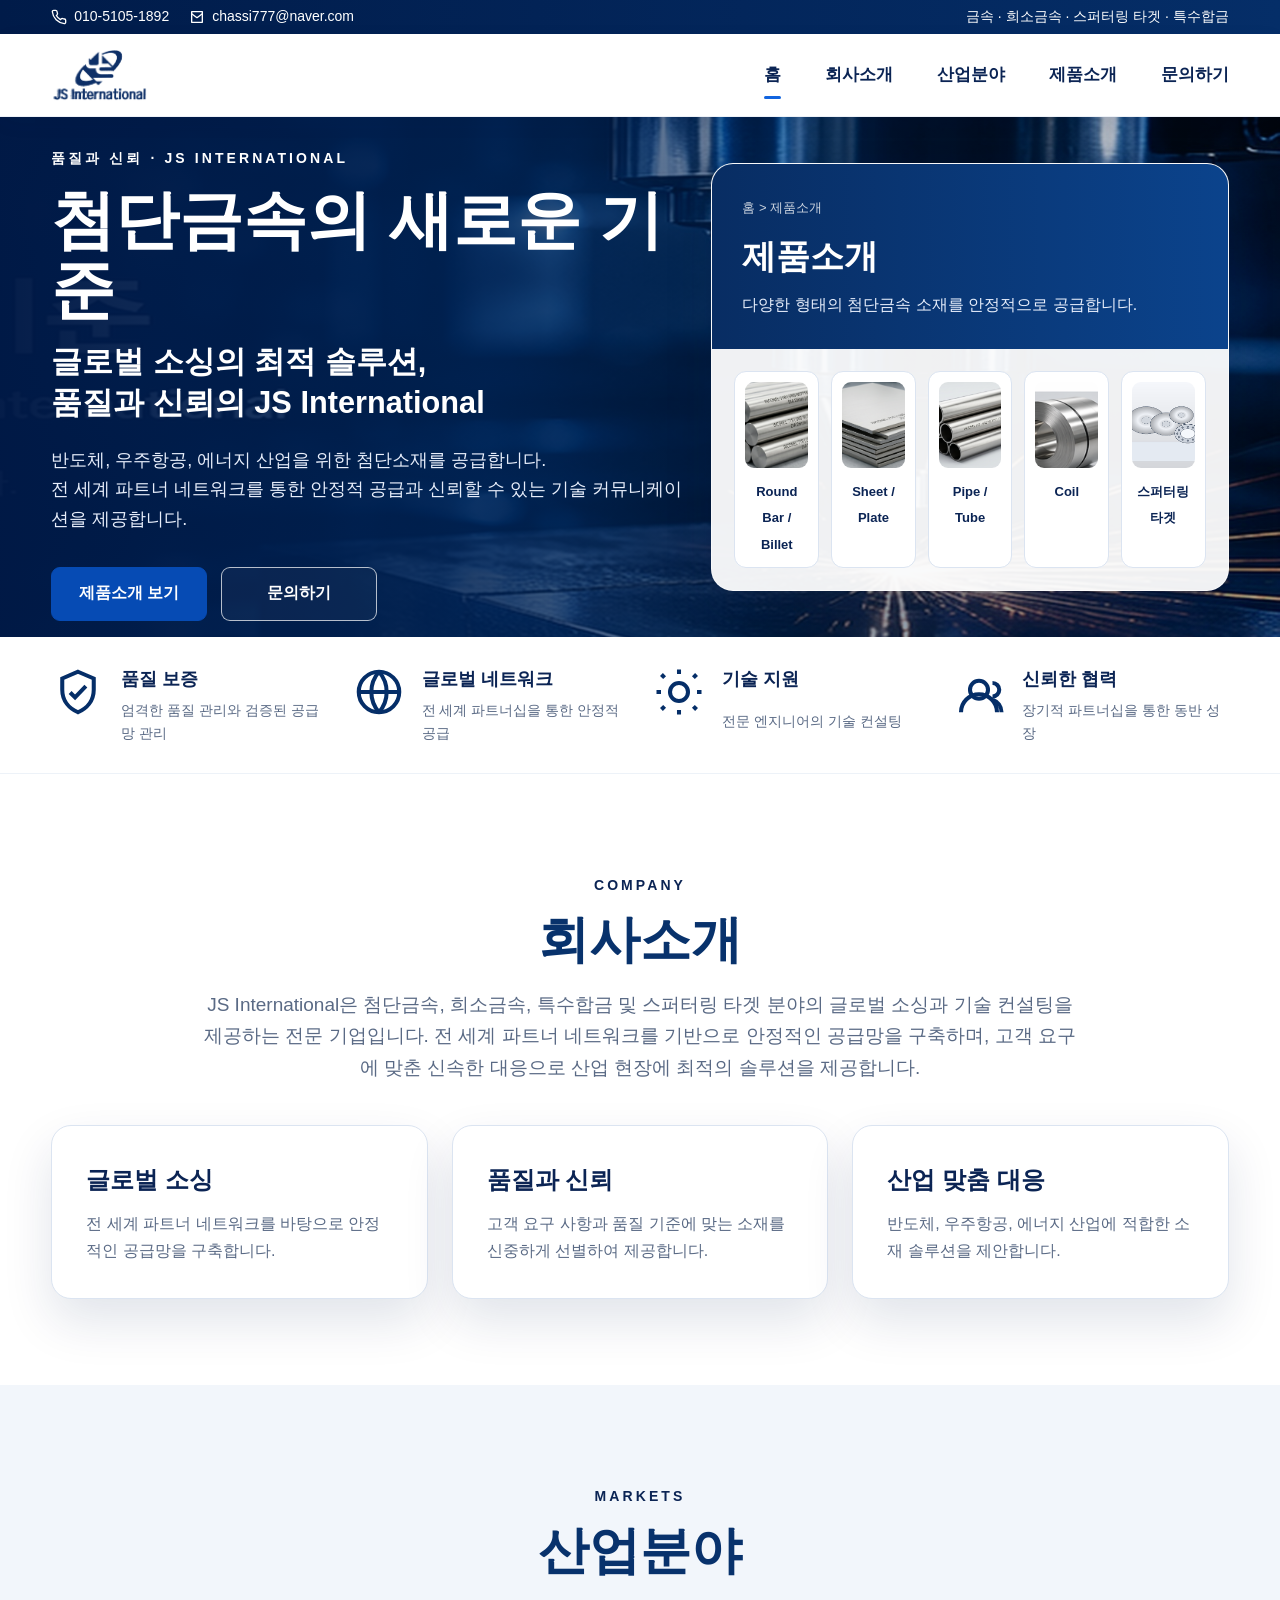
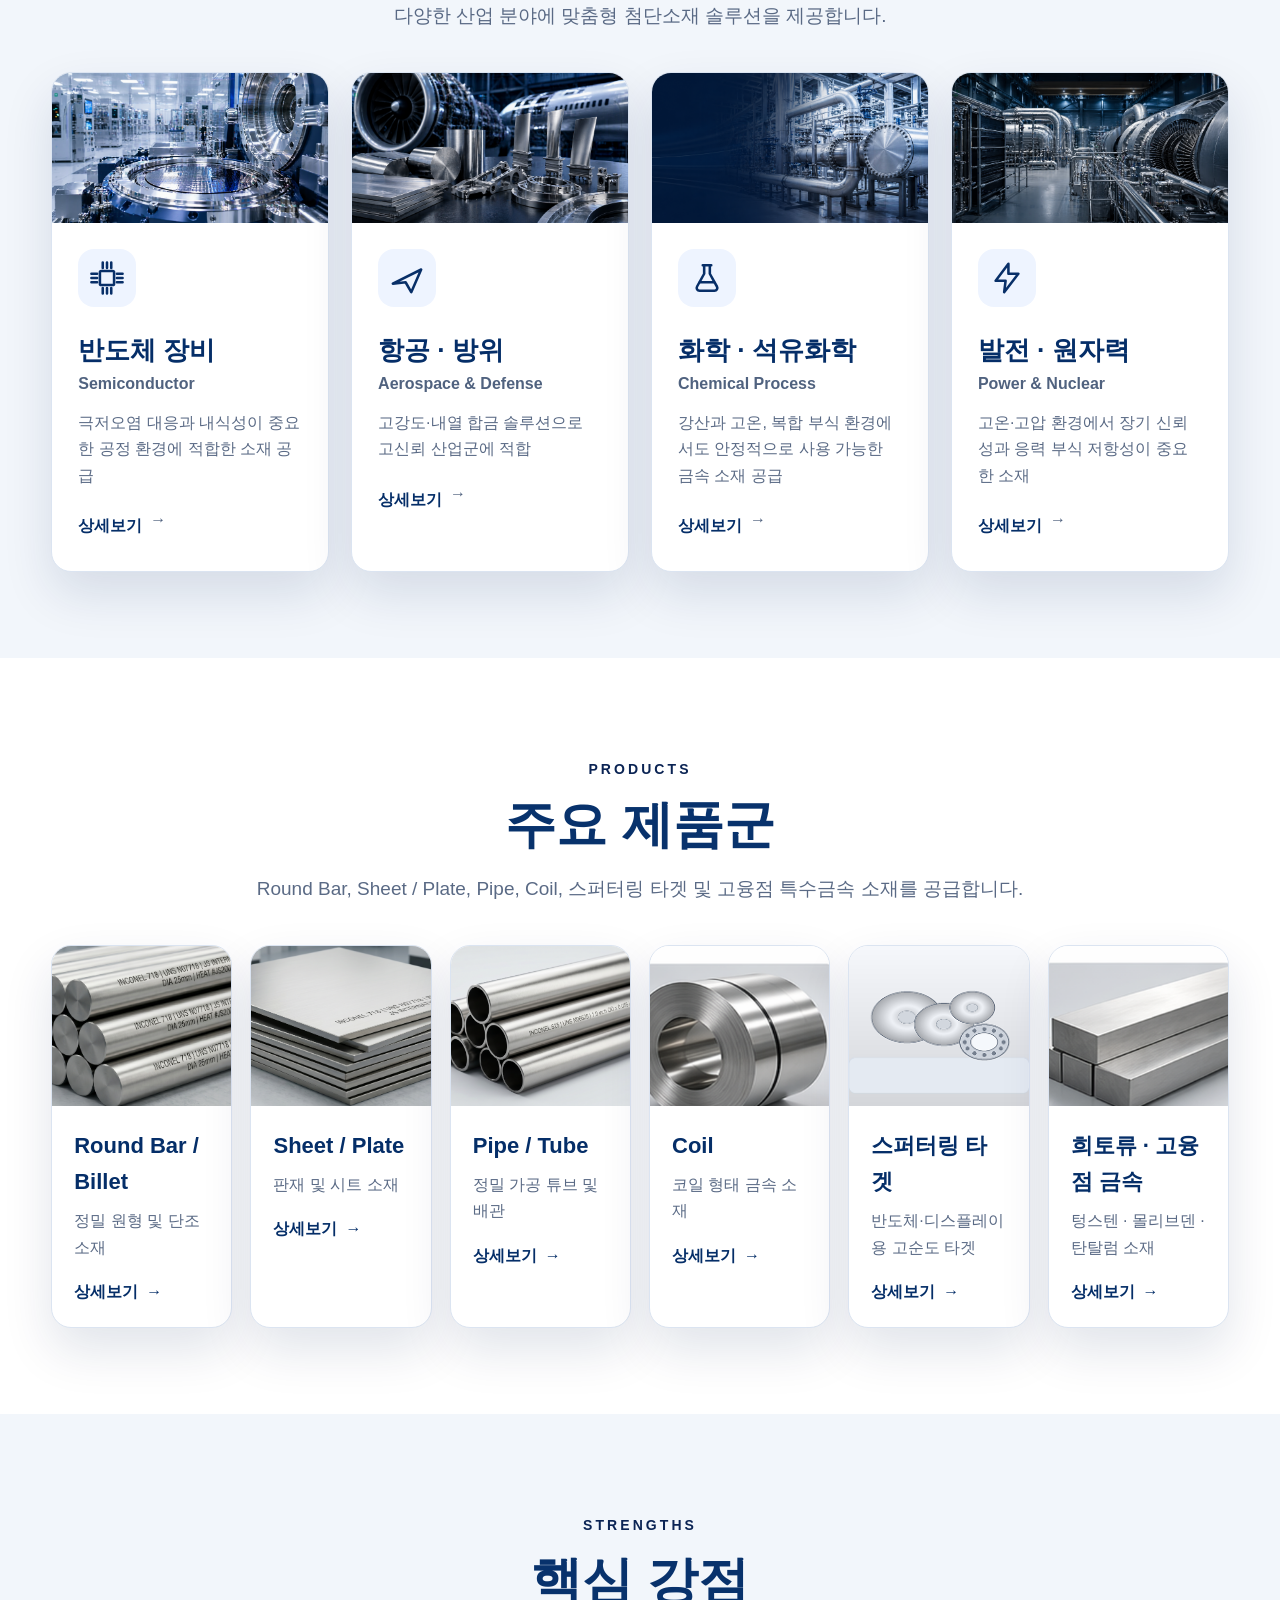
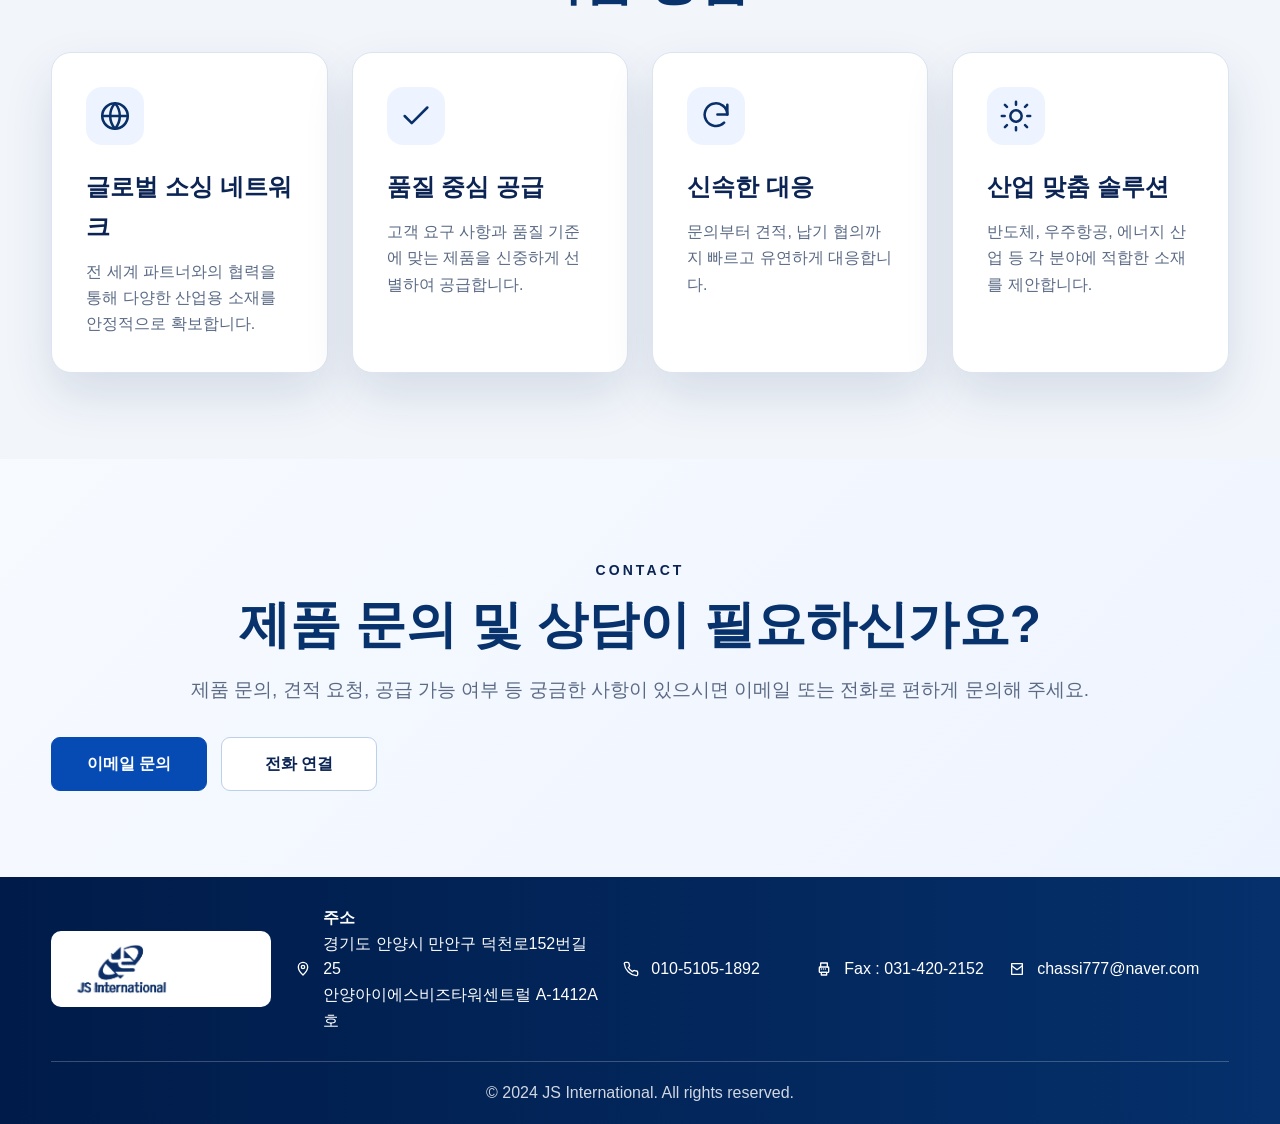
==== commit a0015e0d: "Add files via upload" ====
--- a/index.html
+++ b/index.html
@@ -1,116 +1,270 @@
-
 <!DOCTYPE html>
 <html lang="ko">
 <head>
-<meta charset="UTF-8">
-<meta name="viewport" content="width=device-width, initial-scale=1.0">
-<title>JS International</title>
-<link rel="stylesheet" href="styles.css">
+  <meta charset="UTF-8" />
+  <meta name="viewport" content="width=device-width, initial-scale=1.0" />
+  <meta name="description" content="JS International 첨단금속 소재 공급" />
+  <title>JS International | 첨단금속 소재 공급</title>
+  <link rel="icon" href="assets/favicon.png" />
+  <link rel="stylesheet" href="styles.css" />
 </head>
 <body>
-
-<header class="topbar">
-  <div>☎ 010-5105-1892 &nbsp;&nbsp; ✉ chassi777@naver.com</div>
-  <div>금속 · 희소금속 · 스퍼터링 타겟 · 특수합금</div>
-</header>
-
-<nav class="navbar">
-  <div class="logo">JS International</div>
-  <div class="menu">
-    <a href="#company">회사소개</a>
-    <a href="#markets">산업분야</a>
-    <a href="#products">제품소개</a>
-    <a href="#contact">문의하기</a>
-  </div>
-</nav>
-
-<section class="hero">
-  <div class="overlay"></div>
-  <div class="hero-content">
-    <p class="small">품질과 신뢰 · JS INTERNATIONAL</p>
-    <h1>첨단금속의 새로운 기준</h1>
-    <h2>글로벌 소싱의 최적 솔루션</h2>
-    <p>
-      반도체, 우주항공, 에너지 산업을 위한 첨단소재를 공급합니다.<br>
-      전 세계 파트너 네트워크를 통한 안정적 공급과 기술 커뮤니케이션을 제공합니다.
-    </p>
-    <div class="buttons">
-      <a class="btn primary" href="#contact">이메일 문의</a>
-      <a class="btn" href="tel:01051051892">전화 연결</a>
+  <a class="skip-link" href="#main">본문 바로가기</a>
+  <header class="topbar">
+    <div class="container topbar-inner">
+      <div class="top-contact">
+        <a href="tel:01051051892"><svg viewBox="0 0 24 24"><path d="M22 16.9v3a2 2 0 01-2.2 2A19.8 19.8 0 012 4.2 2 2 0 014 2h3a2 2 0 012 1.7c.1 1 .4 2 .7 2.8a2 2 0 01-.4 2L8 9.8a16 16 0 006.2 6.2l1.3-1.3a2 2 0 012-.4c.9.3 1.8.6 2.8.7A2 2 0 0122 16.9z"/></svg> 010-5105-1892</a>
+        <a href="mailto:chassi777@naver.com"><svg viewBox="0 0 24 24"><path d="M4 4h16v16H4z"/><path d="M4 7l8 6 8-6"/></svg> chassi777@naver.com</a>
+      </div>
+      <div class="top-keywords">금속 · 희소금속 · 스퍼터링 타겟 · 특수합금</div>
     </div>
-  </div>
-</section>
-
-<section id="company" class="section">
-  <h2>회사소개</h2>
-  <p class="section-text">
-    JS International은 금속, 희소금속, 특수합금 및 스퍼터링 타겟 분야의 글로벌 소싱 전문 기업입니다.
-  </p>
-</section>
-
-<section id="markets" class="section gray">
-  <h2>산업분야</h2>
-
-  <div class="cards">
-    <div class="card">
-      <h3>반도체 장비</h3>
-      <p>PVD/CVD 공정용 소재 및 부품 공급</p>
+  </header>
+  <header class="site-header">
+    <div class="container header-inner">
+      <a class="brand" href="#home" aria-label="JS International 홈">
+        <img src="assets/logo-clean.png" alt="JS International 로고" />
+      </a>
+      <button class="menu-toggle" type="button" aria-label="메뉴 열기" aria-controls="primary-nav" aria-expanded="false">
+        <span></span><span></span><span></span>
+      </button>
+      <nav id="primary-nav" class="primary-nav" aria-label="주요 메뉴">
+        <a class="active" href="#home">홈</a>
+        <a class="" href="#about">회사소개</a>
+        <a class="" href="#markets">산업분야</a>
+        <a class="" href="#products">제품소개</a>
+        <a class="" href="#contact">문의하기</a>
+      </nav>
     </div>
-
-    <div class="card">
-      <h3>항공 · 방위</h3>
-      <p>고강도 · 내열 합금 솔루션</p>
+  </header>
+  <main id="main">
+    <section id="home" class="hero">
+      <div class="hero-bg"></div>
+      <div class="container hero-grid">
+        <div class="hero-copy">
+          <p class="eyebrow">품질과 신뢰 · JS INTERNATIONAL</p>
+          <h1>첨단금속의 새로운 기준</h1>
+          <h2>글로벌 소싱의 최적 솔루션,<br />품질과 신뢰의 JS International</h2>
+          <p class="hero-desc">반도체, 우주항공, 에너지 산업을 위한 첨단소재를 공급합니다.<br />전 세계 파트너 네트워크를 통한 안정적 공급과 신뢰할 수 있는 기술 커뮤니케이션을 제공합니다.</p>
+          <div class="hero-actions">
+            <a class="btn primary" href="#products">제품소개 보기</a>
+            <a class="btn ghost" href="#contact">문의하기</a>
+          </div>
+        </div>
+        <div class="hero-showcase" aria-label="제품소개 미리보기">
+          <div class="showcase-head">
+            <span>홈 &gt; 제품소개</span>
+            <h2>제품소개</h2>
+            <p>다양한 형태의 첨단금속 소재를 안정적으로 공급합니다.</p>
+          </div>
+          <div class="mini-product-grid">
+            <a href="product-round-bar.html"><img src="assets/round-bar.png" alt="Round Bar / Billet" /><strong>Round Bar / Billet</strong></a><a href="product-sheet-plate.html"><img src="assets/sheet-plate.png" alt="Sheet / Plate" /><strong>Sheet / Plate</strong></a><a href="product-pipe.html"><img src="assets/pipe.png" alt="Pipe / Tube" /><strong>Pipe / Tube</strong></a><a href="product-coil.html"><img src="assets/coil.png" alt="Coil" /><strong>Coil</strong></a><a href="product-sputtering-target.html"><img src="assets/sputtering-target.png" alt="스퍼터링 타겟" /><strong>스퍼터링 타겟</strong></a>
+          </div>
+        </div>
+      </div>
+    </section>
+
+    <section class="strength-strip">
+      <div class="container strength-strip-grid">
+        <div class="strip-item"><span><svg viewBox="0 0 24 24"><path d="M12 3l7 3v5c0 5-3.2 8.4-7 10-3.8-1.6-7-5-7-10V6l7-3z"/><path d="M8.5 12.2l2.2 2.2 4.8-5"/></svg></span><strong>품질 보증</strong><p>엄격한 품질 관리와 검증된 공급망 관리</p></div>
+        <div class="strip-item"><span><svg viewBox="0 0 24 24"><circle cx="12" cy="12" r="9"/><path d="M3 12h18M12 3c2.2 2.5 3.4 5.5 3.4 9S14.2 18.5 12 21M12 3C9.8 5.5 8.6 8.5 8.6 12S9.8 18.5 12 21"/></svg></span><strong>글로벌 네트워크</strong><p>전 세계 파트너십을 통한 안정적 공급</p></div>
+        <div class="strip-item"><span><svg viewBox="0 0 24 24"><path d="M12 8a4 4 0 100 8 4 4 0 000-8z"/><path d="M4 12H2m20 0h-2M12 4V2m0 20v-2M5.6 5.6L4.2 4.2m15.6 15.6l-1.4-1.4M18.4 5.6l1.4-1.4M4.2 19.8l1.4-1.4"/></svg></span><strong>기술 지원</strong><p>전문 엔지니어의 기술 컨설팅</p></div>
+        <div class="strip-item"><span><svg viewBox="0 0 24 24"><path d="M16 11a4 4 0 10-8 0 4 4 0 008 0z"/><path d="M4 21a8 8 0 0116 0M18 8a3 3 0 110 6M22 21a6 6 0 00-4-5.6"/></svg></span><strong>신뢰한 협력</strong><p>장기적 파트너십을 통한 동반 성장</p></div>
+      </div>
+    </section>
+
+    <section id="about" class="section white">
+      <div class="container narrow center">
+        <p class="section-kicker">COMPANY</p>
+        <h2>회사소개</h2>
+        <p class="lead">JS International은 첨단금속, 희소금속, 특수합금 및 스퍼터링 타겟 분야의 글로벌 소싱과 기술 컨설팅을 제공하는 전문 기업입니다. 전 세계 파트너 네트워크를 기반으로 안정적인 공급망을 구축하며, 고객 요구에 맞춘 신속한 대응으로 산업 현장에 최적의 솔루션을 제공합니다.</p>
+      </div>
+      <div class="container feature-grid">
+        <article><h3>글로벌 소싱</h3><p>전 세계 파트너 네트워크를 바탕으로 안정적인 공급망을 구축합니다.</p></article>
+        <article><h3>품질과 신뢰</h3><p>고객 요구 사항과 품질 기준에 맞는 소재를 신중하게 선별하여 제공합니다.</p></article>
+        <article><h3>산업 맞춤 대응</h3><p>반도체, 우주항공, 에너지 산업에 적합한 소재 솔루션을 제안합니다.</p></article>
+      </div>
+    </section>
+
+    <section id="markets" class="section soft">
+      <div class="container center">
+        <p class="section-kicker">MARKETS</p>
+        <h2>산업분야</h2>
+        <p class="section-desc">다양한 산업 분야에 맞춤형 첨단소재 솔루션을 제공합니다.</p>
+      </div>
+      <div class="container markets-grid">
+        
+          <article class="market-card">
+            <a href="market-semiconductor.html" class="market-image"><img src="assets/market-semiconductor-hero.png" alt="반도체 장비 이미지" /></a>
+            <div class="market-body">
+              <div class="market-icon"><svg viewBox="0 0 24 24"><rect x="7" y="7" width="10" height="10" rx="1"/><path d="M9 1v4m3-4v4m3-4v4M9 19v4m3-4v4m3-4v4M1 9h4m-4 3h4m-4 3h4M19 9h4m-4 3h4m-4 3h4"/></svg></div>
+              <h3>반도체 장비</h3>
+              <span>Semiconductor</span>
+              <p>극저오염 대응과 내식성이 중요한 공정 환경에 적합한 소재 공급</p>
+              <a class="text-link" href="market-semiconductor.html">상세보기 <span>→</span></a>
+            </div>
+          </article>
+
+          <article class="market-card">
+            <a href="market-aerospace-defense.html" class="market-image"><img src="assets/market-aerospace-hero.png" alt="항공 · 방위 이미지" /></a>
+            <div class="market-body">
+              <div class="market-icon"><svg viewBox="0 0 24 24"><path d="M2 16l20-10-7 16-4-7-9 1z"/></svg></div>
+              <h3>항공 · 방위</h3>
+              <span>Aerospace & Defense</span>
+              <p>고강도·내열 합금 솔루션으로 고신뢰 산업군에 적합</p>
+              <a class="text-link" href="market-aerospace-defense.html">상세보기 <span>→</span></a>
+            </div>
+          </article>
+
+          <article class="market-card">
+            <a href="market-chemical-process.html" class="market-image"><img src="assets/market-chemical-hero.png" alt="화학 · 석유화학 이미지" /></a>
+            <div class="market-body">
+              <div class="market-icon"><svg viewBox="0 0 24 24"><path d="M9 3h6M10 3v6l-5 9a2 2 0 001.7 3h10.6A2 2 0 0019 18l-5-9V3"/><path d="M7 15h10"/></svg></div>
+              <h3>화학 · 석유화학</h3>
+              <span>Chemical Process</span>
+              <p>강산과 고온, 복합 부식 환경에서도 안정적으로 사용 가능한 금속 소재 공급</p>
+              <a class="text-link" href="market-chemical-process.html">상세보기 <span>→</span></a>
+            </div>
+          </article>
+
+          <article class="market-card">
+            <a href="market-power-nuclear.html" class="market-image"><img src="assets/market-power-hero.png" alt="발전 · 원자력 이미지" /></a>
+            <div class="market-body">
+              <div class="market-icon"><svg viewBox="0 0 24 24"><path d="M13 2L4 14h7l-1 8 10-13h-7l0-7z"/></svg></div>
+              <h3>발전 · 원자력</h3>
+              <span>Power & Nuclear</span>
+              <p>고온·고압 환경에서 장기 신뢰성과 응력 부식 저항성이 중요한 소재</p>
+              <a class="text-link" href="market-power-nuclear.html">상세보기 <span>→</span></a>
+            </div>
+          </article>
+      </div>
+    </section>
+
+    <section id="products" class="section white products-section">
+      <div class="container center">
+        <p class="section-kicker">PRODUCTS</p>
+        <h2>주요 제품군</h2>
+        <p class="section-desc">Round Bar, Sheet / Plate, Pipe, Coil, 스퍼터링 타겟 및 고융점 특수금속 소재를 공급합니다.</p>
+      </div>
+      <div class="container products-grid">
+        
+          <article class="product-card">
+            <a href="product-round-bar.html" class="product-image">
+              <img src="assets/round-bar.png" alt="Round Bar / Billet 제품 이미지" />
+            </a>
+            <div class="product-body">
+              <h3>Round Bar / Billet</h3>
+              <p>정밀 원형 및 단조 소재</p>
+              <a class="text-link" href="product-round-bar.html">상세보기 <span>→</span></a>
+            </div>
+          </article>
+
+          <article class="product-card">
+            <a href="product-sheet-plate.html" class="product-image">
+              <img src="assets/sheet-plate.png" alt="Sheet / Plate 제품 이미지" />
+            </a>
+            <div class="product-body">
+              <h3>Sheet / Plate</h3>
+              <p>판재 및 시트 소재</p>
+              <a class="text-link" href="product-sheet-plate.html">상세보기 <span>→</span></a>
+            </div>
+          </article>
+
+          <article class="product-card">
+            <a href="product-pipe.html" class="product-image">
+              <img src="assets/pipe.png" alt="Pipe / Tube 제품 이미지" />
+            </a>
+            <div class="product-body">
+              <h3>Pipe / Tube</h3>
+              <p>정밀 가공 튜브 및 배관</p>
+              <a class="text-link" href="product-pipe.html">상세보기 <span>→</span></a>
+            </div>
+          </article>
+
+          <article class="product-card">
+            <a href="product-coil.html" class="product-image">
+              <img src="assets/coil.png" alt="Coil 제품 이미지" />
+            </a>
+            <div class="product-body">
+              <h3>Coil</h3>
+              <p>코일 형태 금속 소재</p>
+              <a class="text-link" href="product-coil.html">상세보기 <span>→</span></a>
+            </div>
+          </article>
+
+          <article class="product-card">
+            <a href="product-sputtering-target.html" class="product-image">
+              <img src="assets/sputtering-target.png" alt="스퍼터링 타겟 제품 이미지" />
+            </a>
+            <div class="product-body">
+              <h3>스퍼터링 타겟</h3>
+              <p>반도체·디스플레이용 고순도 타겟</p>
+              <a class="text-link" href="product-sputtering-target.html">상세보기 <span>→</span></a>
+            </div>
+          </article>
+
+          <article class="product-card">
+            <a href="product-billet.html" class="product-image">
+              <img src="assets/billet.png" alt="희토류 · 고융점 금속 제품 이미지" />
+            </a>
+            <div class="product-body">
+              <h3>희토류 · 고융점 금속</h3>
+              <p>텅스텐 · 몰리브덴 · 탄탈럼 소재</p>
+              <a class="text-link" href="product-billet.html">상세보기 <span>→</span></a>
+            </div>
+          </article>
+      </div>
+    </section>
+
+    <section class="section soft">
+      <div class="container center">
+        <p class="section-kicker">STRENGTHS</p>
+        <h2>핵심 강점</h2>
+      </div>
+      <div class="container strengths-grid">
+        <article><span><svg viewBox="0 0 24 24"><circle cx="12" cy="12" r="9"/><path d="M3 12h18M12 3c2.2 2.5 3.4 5.5 3.4 9S14.2 18.5 12 21M12 3C9.8 5.5 8.6 8.5 8.6 12S9.8 18.5 12 21"/></svg></span><h3>글로벌 소싱 네트워크</h3><p>전 세계 파트너와의 협력을 통해 다양한 산업용 소재를 안정적으로 확보합니다.</p></article>
+        <article><span><svg viewBox="0 0 24 24"><path d="M20 6L9 17l-5-5"/></svg></span><h3>품질 중심 공급</h3><p>고객 요구 사항과 품질 기준에 맞는 제품을 신중하게 선별하여 공급합니다.</p></article>
+        <article><span><svg viewBox="0 0 24 24"><path d="M20 11a8 8 0 10-2.3 5.7"/><path d="M20 4v7h-7"/></svg></span><h3>신속한 대응</h3><p>문의부터 견적, 납기 협의까지 빠르고 유연하게 대응합니다.</p></article>
+        <article><span><svg viewBox="0 0 24 24"><path d="M12 8a4 4 0 100 8 4 4 0 000-8z"/><path d="M4 12H2m20 0h-2M12 4V2m0 20v-2M5.6 5.6L4.2 4.2m15.6 15.6l-1.4-1.4M18.4 5.6l1.4-1.4M4.2 19.8l1.4-1.4"/></svg></span><h3>산업 맞춤 솔루션</h3><p>반도체, 우주항공, 에너지 산업 등 각 분야에 적합한 소재를 제안합니다.</p></article>
+      </div>
+    </section>
+
+    <section id="contact" class="section contact-section">
+      <div class="container center">
+        <p class="section-kicker">CONTACT</p>
+        <h2>제품 문의 및 상담이 필요하신가요?</h2>
+        <p class="section-desc">제품 문의, 견적 요청, 공급 가능 여부 등 궁금한 사항이 있으시면 이메일 또는 전화로 편하게 문의해 주세요.</p>
+        <div class="contact-actions">
+          <a class="btn primary" href="mailto:chassi777@naver.com">이메일 문의</a>
+          <a class="btn outline" href="tel:01051051892">전화 연결</a>
+        </div>
+      </div>
+    </section>
+  </main>
+
+  <footer class="site-footer">
+    <div class="container footer-main">
+      <div class="footer-brand">
+        <img src="assets/logo-clean.png" alt="JS International 로고" />
+      </div>
+      <div class="footer-item footer-address">
+        <span class="footer-icon"><svg viewBox="0 0 24 24"><path d="M12 21s7-6.2 7-12A7 7 0 105 9c0 5.8 7 12 7 12z"/><circle cx="12" cy="9" r="2.5"/></svg></span>
+        <div><strong>주소</strong><br>경기도 안양시 만안구 덕천로152번길 25<br>안양아이에스비즈타워센트럴 A-1412A호</div>
+      </div>
+      <div class="footer-item">
+        <span class="footer-icon"><svg viewBox="0 0 24 24"><path d="M22 16.9v3a2 2 0 01-2.2 2A19.8 19.8 0 012 4.2 2 2 0 014 2h3a2 2 0 012 1.7c.1 1 .4 2 .7 2.8a2 2 0 01-.4 2L8 9.8a16 16 0 006.2 6.2l1.3-1.3a2 2 0 012-.4c.9.3 1.8.6 2.8.7A2 2 0 0122 16.9z"/></svg></span>
+        <a href="tel:01051051892">010-5105-1892</a>
+      </div>
+      <div class="footer-item">
+        <span class="footer-icon"><svg viewBox="0 0 24 24"><path d="M7 9V3h10v6"/><rect x="5" y="9" width="14" height="8" rx="1"/><path d="M8 17h8v4H8zM8 12h.01M11 12h.01M14 12h.01"/></svg></span>
+        <span>Fax : 031-420-2152</span>
+      </div>
+      <div class="footer-item">
+        <span class="footer-icon"><svg viewBox="0 0 24 24"><path d="M4 4h16v16H4z"/><path d="M4 7l8 6 8-6"/></svg></span>
+        <a href="mailto:chassi777@naver.com">chassi777@naver.com</a>
+      </div>
     </div>
-
-    <div class="card">
-      <h3>화학 · 석유화학</h3>
-      <p>부식 환경 대응 특수금속 공급</p>
-    </div>
-
-    <div class="card">
-      <h3>발전 · 원자력</h3>
-      <p>고온 · 고압 환경 대응 소재</p>
-    </div>
-  </div>
-</section>
-
-<section id="products" class="section">
-  <h2>주요 제품군</h2>
-
-  <div class="product-grid">
-    <div class="product">Pipe / Tube</div>
-    <div class="product">Sheet / Plate</div>
-    <div class="product">Round Bar / Billet</div>
-    <div class="product">Coil</div>
-    <div class="product">스퍼터링 타겟</div>
-    <div class="product">희토류 · 텅스텐 · 몰리브덴 · 탄탈럼</div>
-  </div>
-</section>
-
-<section id="contact" class="section contact">
-  <h2>문의 및 상담</h2>
-  <p>
-    제품 문의, 견적 요청, 공급 가능 여부 등 궁금한 사항이 있으시면<br>
-    이메일 또는 전화로 편하게 문의해 주세요.
-  </p>
-
-  <div class="buttons center">
-    <a class="btn primary" href="mailto:chassi777@naver.com">이메일 문의</a>
-    <a class="btn" href="tel:01051051892">전화 연결</a>
-  </div>
-</section>
-
-<footer class="footer">
-  <div>
-    <strong>대표 차현승</strong><br>
-    경기도 안양시 안양동 1432번지
-  </div>
-
-  <div class="footer-right">
-    010-5105-1892<br>
-    chassi777@naver.com
-  </div>
-</footer>
-
+    <div class="container footer-copy">© 2024 JS International. All rights reserved.</div>
+  </footer>
+  <script src="script.js"></script>
 </body>
-</html>
+</html>
--- a/styles.css
+++ b/styles.css
@@ -1,211 +1,154 @@
 
-*{
-  margin:0;
-  padding:0;
-  box-sizing:border-box;
+:root{
+  --navy:#06295d;
+  --deep:#001d4d;
+  --blue:#0b4db3;
+  --ink:#0b2454;
+  --muted:#5a6a85;
+  --line:#dbe4f1;
+  --soft:#f2f6fb;
+  --white:#fff;
+  --shadow:0 22px 50px rgba(10,35,80,.12);
+  --radius:20px;
 }
-
-body{
-  font-family:'Segoe UI',sans-serif;
-  color:#111;
-  line-height:1.6;
+*{box-sizing:border-box}
+html{scroll-behavior:smooth}
+body{margin:0;font-family:Arial,"Noto Sans KR",sans-serif;color:var(--ink);background:#fff;line-height:1.65}
+a{color:inherit;text-decoration:none}
+img{max-width:100%;display:block}
+.container{width:min(1180px,92vw);margin:0 auto}
+.skip-link{position:absolute;left:-999px;top:0;background:#fff;padding:10px;z-index:1000}
+.skip-link:focus{left:10px}
+.topbar{background:linear-gradient(90deg,#001b49,#052e68);color:#fff;font-size:14px}
+.topbar-inner{height:34px;display:flex;align-items:center;justify-content:space-between;gap:16px}
+.top-contact{display:flex;gap:20px;align-items:center}
+.top-contact a{display:inline-flex;align-items:center;gap:7px}
+.topbar svg,.footer-icon svg{width:16px;height:16px;fill:none;stroke:currentColor;stroke-width:2;stroke-linecap:round;stroke-linejoin:round}
+.site-header{position:sticky;top:0;background:#fff;z-index:50;border-bottom:1px solid #edf1f7;box-shadow:0 6px 22px rgba(6,41,93,.04)}
+.header-inner{height:82px;display:flex;align-items:center;justify-content:space-between}
+.brand img{height:54px;width:auto}
+.primary-nav{display:flex;gap:44px;font-size:17px;font-weight:800}
+.primary-nav a{position:relative;padding:28px 0}
+.primary-nav a.active::after,.primary-nav a:hover::after{content:"";position:absolute;left:0;right:0;bottom:18px;height:3px;background:#1164df;border-radius:9px}
+.menu-toggle{display:none;background:none;border:0;width:42px;height:42px}
+.menu-toggle span{display:block;height:2px;background:var(--ink);margin:7px 0}
+.hero{position:relative;background:#001b49;color:#fff;overflow:hidden}
+.hero-bg{position:absolute;inset:0;background:linear-gradient(90deg,rgba(0,25,70,.98) 0%,rgba(0,35,85,.86) 38%,rgba(0,36,83,.45) 63%,rgba(0,20,50,.25) 100%),url("assets/hero-bg.jpg") center/cover no-repeat}
+.hero-grid{position:relative;display:grid;grid-template-columns:1.1fr .9fr;align-items:center;min-height:520px;gap:28px}
+.eyebrow,.section-kicker{font-size:14px;font-weight:900;letter-spacing:.22em;text-transform:uppercase}
+.hero-copy h1{font-size:clamp(44px,5vw,76px);line-height:1.08;margin:16px 0}
+.hero-copy h2{font-size:clamp(24px,2.4vw,34px);line-height:1.35;margin:0 0 22px}
+.hero-desc{font-size:18px;color:#e7eefb}
+.hero-actions,.contact-actions,.detail-actions{display:flex;gap:14px;flex-wrap:wrap;margin-top:32px}
+.btn{display:inline-flex;align-items:center;justify-content:center;min-width:156px;height:54px;padding:0 26px;border-radius:9px;font-weight:900;border:1px solid rgba(255,255,255,.7)}
+.btn.primary{background:#064bb4;color:#fff;border-color:#064bb4}
+.btn.ghost{background:rgba(255,255,255,.04);color:#fff}
+.btn.light{background:#fff;color:var(--ink);border-color:#fff}
+.btn.outline{background:#fff;color:var(--ink);border-color:#bdd0e9}
+.hero-showcase{background:rgba(255,255,255,.94);color:var(--ink);border:1px solid rgba(255,255,255,.55);border-radius:22px;box-shadow:var(--shadow);overflow:hidden}
+.showcase-head{background:linear-gradient(90deg,#082d63,#0b438c);color:#fff;padding:30px}
+.showcase-head span{font-size:13px;opacity:.8}
+.showcase-head h2{font-size:34px;margin:8px 0 8px}
+.showcase-head p{margin:0;color:#e8effc}
+.mini-product-grid{display:grid;grid-template-columns:repeat(5,1fr);gap:12px;padding:22px}
+.mini-product-grid a{border:1px solid var(--line);border-radius:12px;padding:10px;text-align:center;background:#fff;min-height:150px}
+.mini-product-grid img{width:100%;height:86px;object-fit:cover;border-radius:9px;margin-bottom:10px}
+.mini-product-grid strong{font-size:13px}
+.strength-strip{background:#fff;border-bottom:1px solid #edf2f8}
+.strength-strip-grid{display:grid;grid-template-columns:repeat(4,1fr);gap:24px;padding:28px 0}
+.strip-item{display:grid;grid-template-columns:54px 1fr;column-gap:16px;align-items:start}
+.strip-item span{grid-row:1/3;width:54px;height:54px;color:#052e68}
+.strip-item svg{width:54px;height:54px;fill:none;stroke:currentColor;stroke-width:1.8}
+.strip-item strong{font-size:18px}
+.strip-item p{margin:4px 0 0;color:var(--muted);font-size:14px}
+.section{padding:86px 0}
+.section.soft{background:var(--soft)}
+.section.white{background:#fff}
+.center{text-align:center}
+.narrow{max-width:880px}
+.section h2{font-size:clamp(36px,4vw,56px);line-height:1.15;margin:10px 0 18px;color:#08326c}
+.lead,.section-desc{font-size:19px;color:var(--muted)}
+.feature-grid,.strengths-grid{display:grid;grid-template-columns:repeat(3,1fr);gap:24px;margin-top:42px}
+.feature-grid article,.strengths-grid article,.market-card,.product-card,.info-panel,.side-card{background:#fff;border:1px solid var(--line);border-radius:var(--radius);box-shadow:var(--shadow)}
+.feature-grid article,.strengths-grid article{padding:34px}
+.feature-grid h3,.strengths-grid h3{font-size:24px;margin:0 0 12px}
+.feature-grid p,.strengths-grid p{color:var(--muted);margin:0}
+.strengths-grid{grid-template-columns:repeat(4,1fr)}
+.strengths-grid span,.market-icon,.panel-icon{width:58px;height:58px;border-radius:16px;background:#eef4ff;color:#082f68;display:flex;align-items:center;justify-content:center;margin-bottom:22px}
+.strengths-grid svg,.market-icon svg,.panel-icon svg{width:34px;height:34px;fill:none;stroke:currentColor;stroke-width:1.8;stroke-linecap:round;stroke-linejoin:round}
+.markets-grid{display:grid;grid-template-columns:repeat(4,1fr);gap:22px;margin-top:40px}
+.market-card{overflow:hidden;transition:.2s ease}
+.market-card:hover,.product-card:hover{transform:translateY(-4px)}
+.market-image img{height:150px;width:100%;object-fit:cover}
+.market-body{padding:26px}
+.market-body h3{font-size:26px;margin:0;color:#052e68}
+.market-body span{display:block;font-weight:800;color:#50627f;margin-bottom:12px}
+.market-body p{color:var(--muted);margin:0 0 18px}
+.text-link{font-weight:900;color:#052e68;display:inline-flex;gap:8px;align-items:center}
+.products-section{background:linear-gradient(180deg,#f4f7fc 0,#fff 40%)}
+.products-grid{display:grid;grid-template-columns:repeat(6,1fr);gap:18px;margin-top:40px}
+.product-card{overflow:hidden;transition:.2s ease}
+.product-image img{height:160px;width:100%;object-fit:cover}
+.product-body{padding:22px}
+.product-body h3{font-size:22px;margin:0 0 8px;color:#052e68}
+.product-body p{color:var(--muted);margin:0 0 18px}
+.contact-section{background:linear-gradient(135deg,#f7faff,#eef4ff)}
+.site-footer{background:linear-gradient(90deg,#001b49,#05306b);color:#fff}
+.footer-main{display:grid;grid-template-columns:220px 1.8fr 1fr 1fr 1.3fr;gap:24px;align-items:center;padding:28px 0;border-bottom:1px solid rgba(255,255,255,.22)}
+.footer-brand{background:#fff;border-radius:10px;padding:12px 24px}
+.footer-brand img{height:52px;width:auto}
+.footer-item{display:flex;align-items:center;gap:12px}
+.footer-item strong{font-weight:900}
+.footer-address{line-height:1.6}
+.footer-icon{display:inline-flex;color:#fff}
+.footer-copy{text-align:center;padding:18px 0;color:rgba(255,255,255,.82)}
+.detail-hero{position:relative;min-height:390px;color:#fff;background:#00245a;display:flex;align-items:center;overflow:hidden}
+.market-hero::before{content:"";position:absolute;inset:0;background:linear-gradient(90deg,rgba(0,25,65,.95),rgba(0,30,75,.65) 45%,rgba(0,25,55,.08)),var(--hero-image) center/cover no-repeat}
+.detail-hero-content{position:relative;padding:70px 0}
+.detail-hero h1,.product-detail-hero h1{font-size:clamp(48px,5vw,72px);line-height:1.05;margin:12px 0}
+.detail-hero h2,.product-detail-hero h2{font-size:28px;margin:0 0 18px}
+.detail-hero p{max-width:650px;color:#eaf2ff;font-size:18px}
+.detail-body{padding:28px 0;background:#f8fbff}
+.detail-layout{display:grid;grid-template-columns:2fr 1fr;gap:24px}
+.detail-main{display:grid;gap:14px}
+.info-panel{padding:24px 28px;display:grid;grid-template-columns:78px 1fr;gap:20px;align-items:start}
+.info-panel h2,.side-card h2{font-size:28px;margin:0 0 10px;color:#052e68}
+.info-panel p{margin:0;color:#384b68}
+.requirements ul{display:grid;grid-template-columns:repeat(3,1fr);gap:12px;margin:8px 0 0;padding-left:20px}
+table{width:100%;border-collapse:collapse;overflow:hidden;border-radius:12px;font-size:15px}
+th,td{border:1px solid var(--line);padding:9px 12px;text-align:left}
+th{background:#f3f7fd;color:#052e68}
+.detail-side{display:grid;gap:14px;align-content:start}
+.side-card{padding:28px}
+.side-card ul{margin:8px 0 0;padding-left:20px}
+.quick-links a{display:flex;justify-content:space-between;padding:13px 0;border-bottom:1px solid var(--line);font-weight:800;color:#052e68}
+.product-detail-hero{background:linear-gradient(135deg,#eef4ff,#fff);padding:62px 0}
+.product-detail-grid{display:grid;grid-template-columns:1fr .9fr;gap:46px;align-items:center}
+.product-detail-hero p{font-size:18px;color:var(--muted)}
+.product-hero-image{background:#fff;border:1px solid var(--line);border-radius:24px;box-shadow:var(--shadow);padding:18px}
+.product-hero-image img{height:340px;width:100%;object-fit:cover;border-radius:18px}
+@media (max-width:1050px){
+  .hero-grid,.detail-layout,.product-detail-grid{grid-template-columns:1fr}
+  .hero-showcase{display:none}
+  .markets-grid{grid-template-columns:repeat(2,1fr)}
+  .products-grid{grid-template-columns:repeat(3,1fr)}
+  .strengths-grid,.strength-strip-grid{grid-template-columns:repeat(2,1fr)}
+  .footer-main{grid-template-columns:1fr 1fr}
 }
-
-.topbar{
-  background:#08285f;
-  color:white;
-  display:flex;
-  justify-content:space-between;
-  padding:10px 60px;
-  font-size:14px;
+@media (max-width:720px){
+  .topbar-inner{height:auto;padding:8px 0;align-items:flex-start;flex-direction:column}
+  .top-keywords{font-size:13px}
+  .header-inner{height:70px}
+  .brand img{height:46px}
+  .menu-toggle{display:block}
+  .primary-nav{position:absolute;left:0;right:0;top:70px;background:#fff;display:none;flex-direction:column;gap:0;padding:12px 24px;border-bottom:1px solid var(--line)}
+  .primary-nav.open{display:flex}
+  .primary-nav a{padding:12px 0}
+  .hero-grid{min-height:620px}
+  .hero-copy h1{font-size:44px}
+  .section{padding:58px 0}
+  .feature-grid,.markets-grid,.products-grid,.strengths-grid,.strength-strip-grid{grid-template-columns:1fr}
+  .info-panel{grid-template-columns:1fr}
+  .requirements ul{grid-template-columns:1fr}
+  .footer-main{grid-template-columns:1fr}
 }
-
-.navbar{
-  display:flex;
-  justify-content:space-between;
-  align-items:center;
-  padding:28px 60px;
-  background:white;
-}
-
-.logo{
-  font-size:32px;
-  font-weight:800;
-  color:#0b2f73;
-}
-
-.menu a{
-  margin-left:30px;
-  text-decoration:none;
-  color:#0b2f73;
-  font-weight:700;
-}
-
-.hero{
-  position:relative;
-  min-height:720px;
-  background:
-    linear-gradient(rgba(6,24,60,.7), rgba(6,24,60,.7)),
-    url('https://images.unsplash.com/photo-1565043589221-1a6fd9ae45c7?q=80&w=1600&auto=format&fit=crop');
-  background-size:cover;
-  background-position:center;
-  display:flex;
-  align-items:center;
-}
-
-.hero-content{
-  position:relative;
-  z-index:2;
-  color:white;
-  max-width:800px;
-  padding:80px;
-}
-
-.small{
-  letter-spacing:2px;
-  margin-bottom:20px;
-  font-weight:700;
-}
-
-.hero h1{
-  font-size:84px;
-  line-height:1.05;
-  margin-bottom:30px;
-  font-weight:900;
-}
-
-.hero h2{
-  font-size:42px;
-  margin-bottom:20px;
-}
-
-.hero p{
-  font-size:22px;
-}
-
-.buttons{
-  display:flex;
-  gap:20px;
-  margin-top:40px;
-}
-
-.btn{
-  padding:16px 34px;
-  border-radius:12px;
-  text-decoration:none;
-  background:white;
-  color:#0b2f73;
-  font-weight:700;
-}
-
-.btn.primary{
-  background:#1546a0;
-  color:white;
-}
-
-.section{
-  padding:110px 80px;
-}
-
-.gray{
-  background:#f3f6fb;
-}
-
-.section h2{
-  text-align:center;
-  color:#0b2f73;
-  font-size:60px;
-  margin-bottom:25px;
-}
-
-.section-text{
-  text-align:center;
-  max-width:900px;
-  margin:auto;
-  font-size:22px;
-}
-
-.cards{
-  display:grid;
-  grid-template-columns:repeat(4,1fr);
-  gap:28px;
-  margin-top:60px;
-}
-
-.card{
-  background:white;
-  border-radius:22px;
-  padding:42px;
-  box-shadow:0 5px 20px rgba(0,0,0,.06);
-}
-
-.card h3{
-  color:#0b2f73;
-  font-size:34px;
-  margin-bottom:20px;
-}
-
-.card p{
-  font-size:20px;
-}
-
-.product-grid{
-  display:grid;
-  grid-template-columns:repeat(3,1fr);
-  gap:25px;
-  margin-top:50px;
-}
-
-.product{
-  background:#0b2f73;
-  color:white;
-  padding:30px;
-  border-radius:18px;
-  font-size:24px;
-  font-weight:700;
-  text-align:center;
-}
-
-.contact{
-  text-align:center;
-}
-
-.center{
-  justify-content:center;
-}
-
-.footer{
-  background:#08285f;
-  color:white;
-  display:flex;
-  justify-content:space-between;
-  padding:60px 80px;
-  font-size:20px;
-}
-
-@media(max-width:1100px){
-
-.cards,
-.product-grid{
-  grid-template-columns:1fr;
-}
-
-.hero h1{
-  font-size:54px;
-}
-
-.hero h2{
-  font-size:30px;
-}
-
-.navbar{
-  flex-direction:column;
-  gap:20px;
-}
-
-.menu{
-  display:flex;
-  flex-wrap:wrap;
-  justify-content:center;
-}
-}
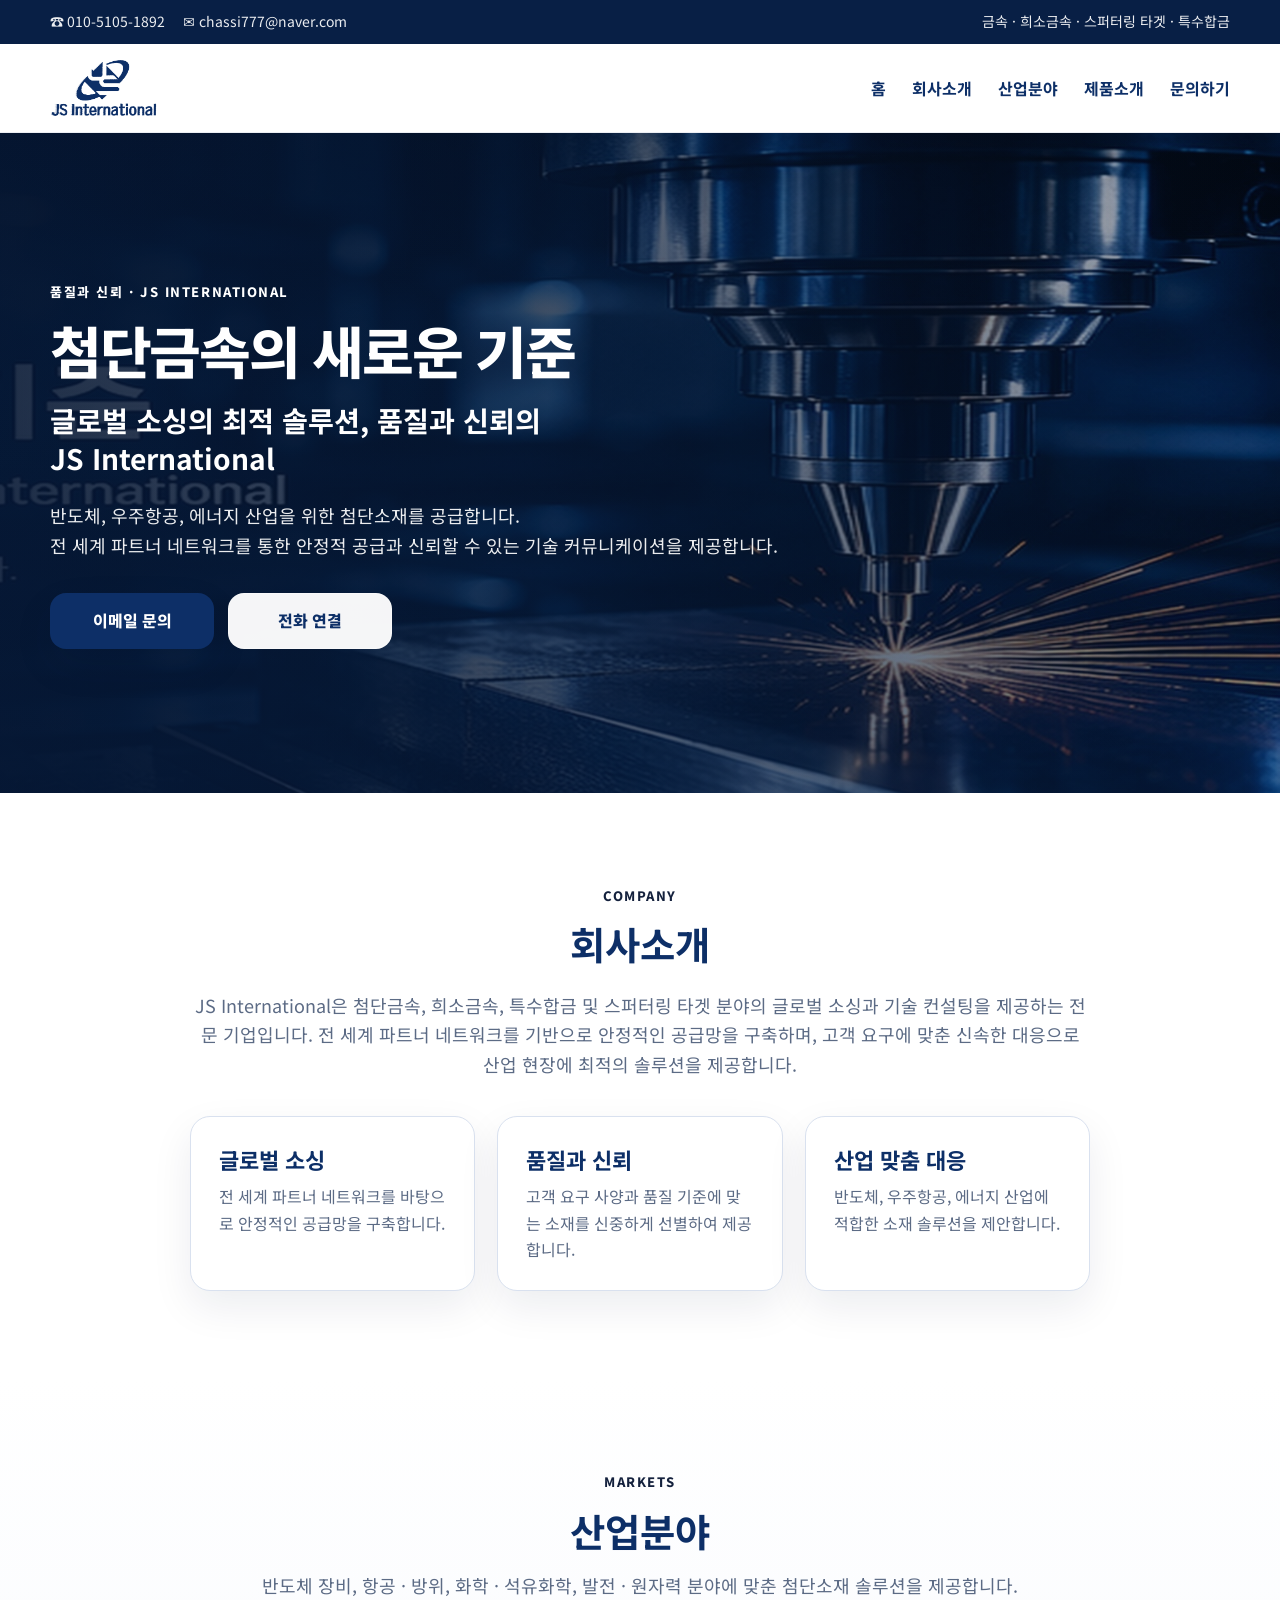
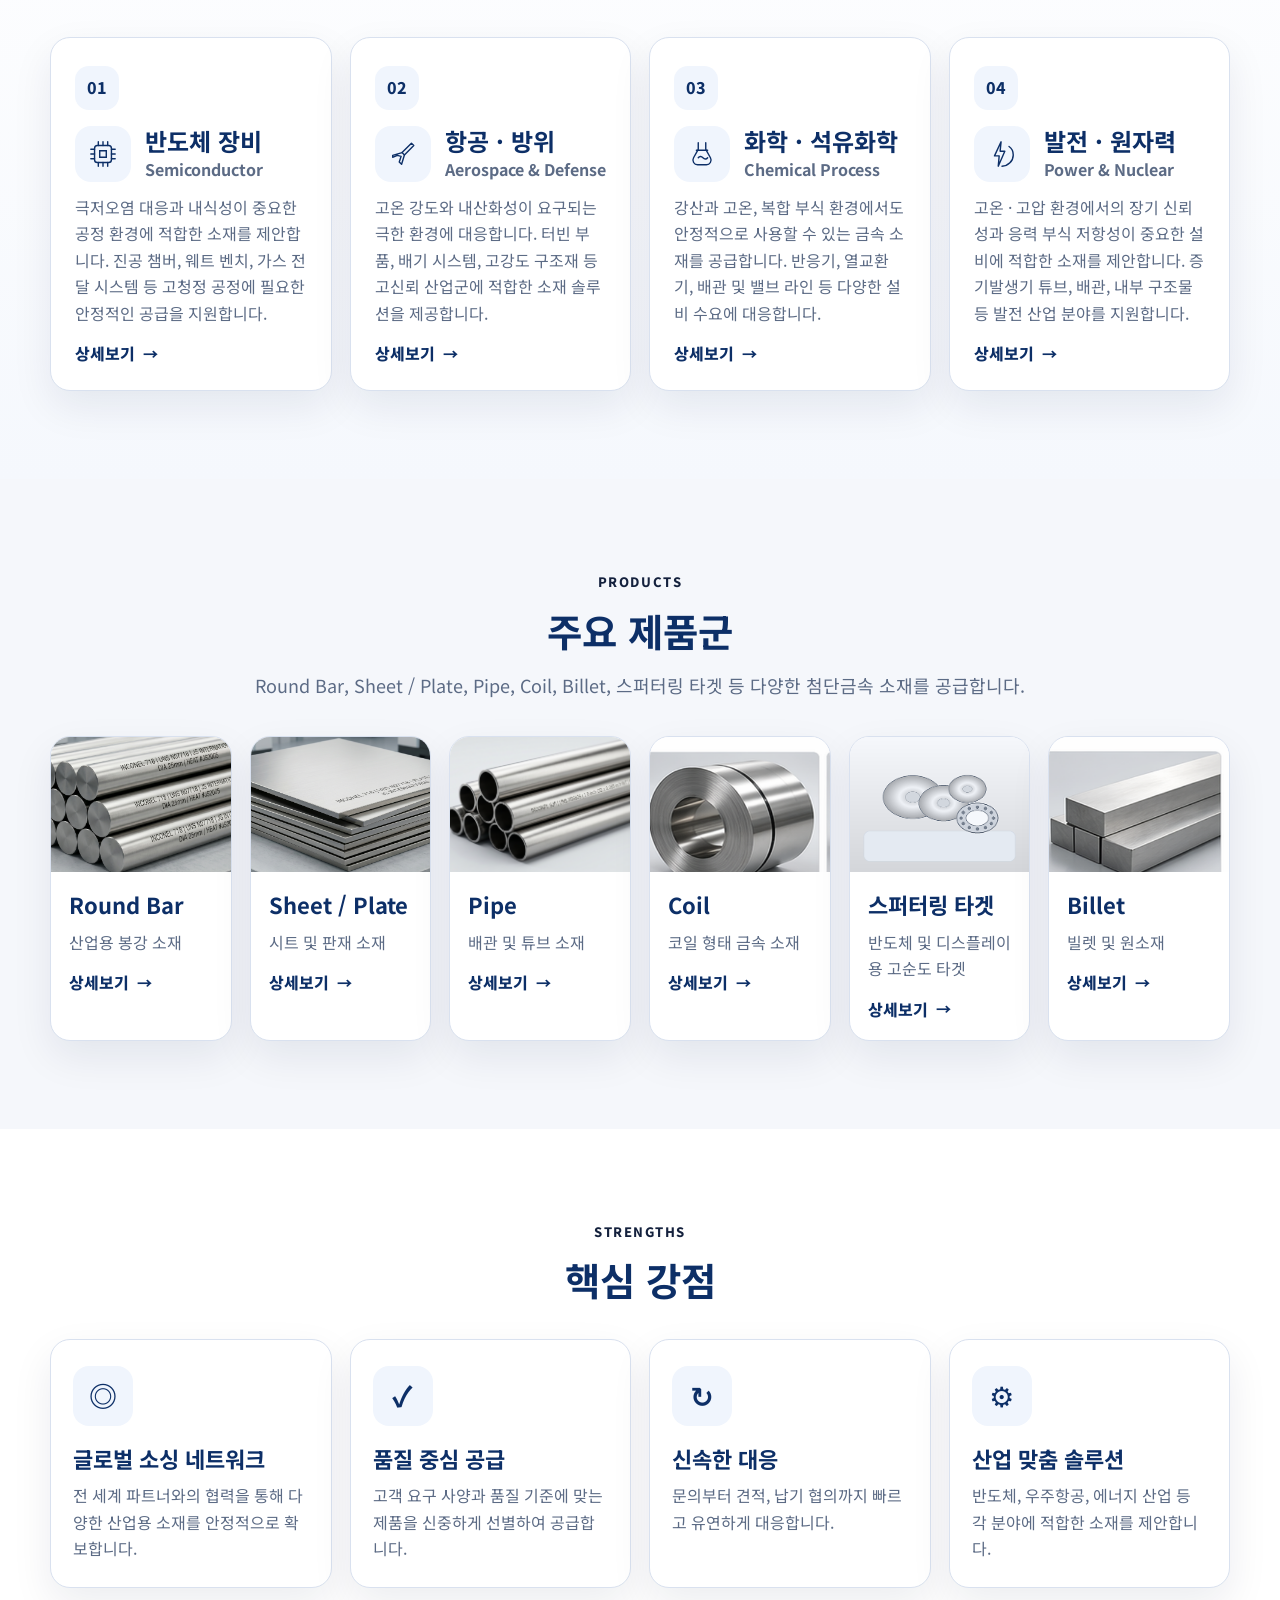
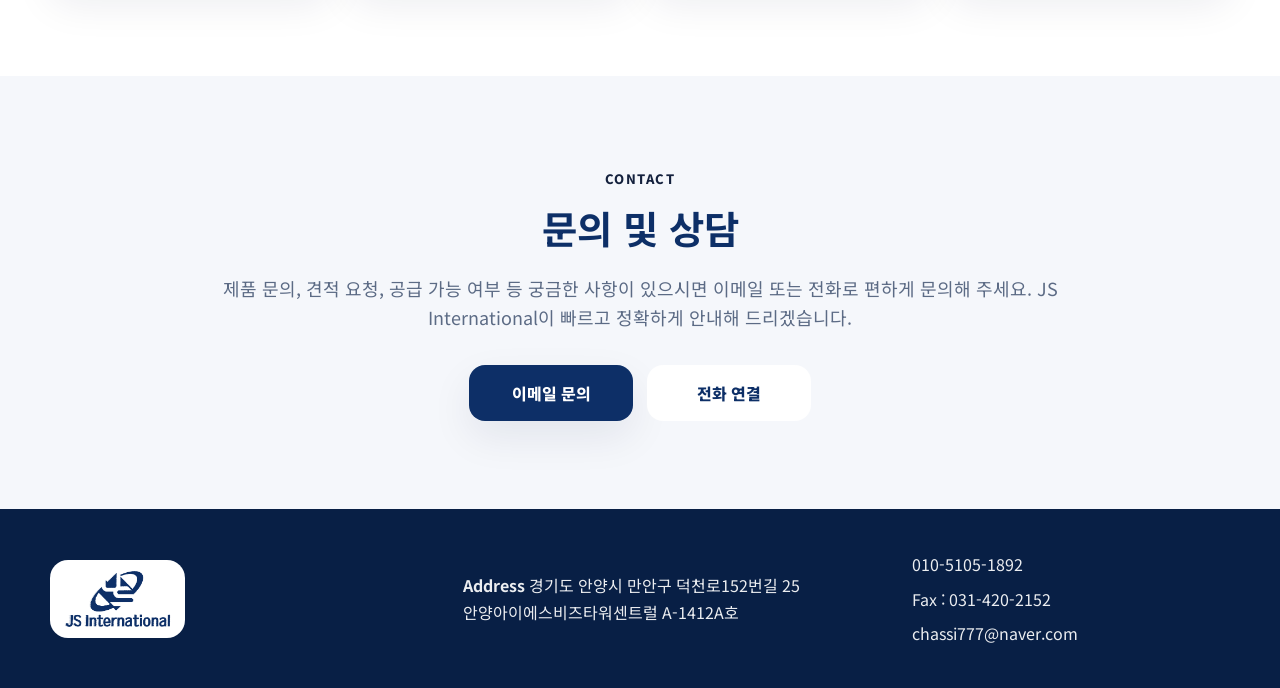
==== commit 63cd2067: "Add files via upload" ====
--- a/index.html
+++ b/index.html
@@ -1,270 +1,364 @@
-<!DOCTYPE html>
+<!doctype html>
 <html lang="ko">
-<head>
-  <meta charset="UTF-8" />
-  <meta name="viewport" content="width=device-width, initial-scale=1.0" />
-  <meta name="description" content="JS International 첨단금속 소재 공급" />
-  <title>JS International | 첨단금속 소재 공급</title>
-  <link rel="icon" href="assets/favicon.png" />
-  <link rel="stylesheet" href="styles.css" />
-</head>
-<body>
-  <a class="skip-link" href="#main">본문 바로가기</a>
-  <header class="topbar">
-    <div class="container topbar-inner">
-      <div class="top-contact">
-        <a href="tel:01051051892"><svg viewBox="0 0 24 24"><path d="M22 16.9v3a2 2 0 01-2.2 2A19.8 19.8 0 012 4.2 2 2 0 014 2h3a2 2 0 012 1.7c.1 1 .4 2 .7 2.8a2 2 0 01-.4 2L8 9.8a16 16 0 006.2 6.2l1.3-1.3a2 2 0 012-.4c.9.3 1.8.6 2.8.7A2 2 0 0122 16.9z"/></svg> 010-5105-1892</a>
-        <a href="mailto:chassi777@naver.com"><svg viewBox="0 0 24 24"><path d="M4 4h16v16H4z"/><path d="M4 7l8 6 8-6"/></svg> chassi777@naver.com</a>
-      </div>
-      <div class="top-keywords">금속 · 희소금속 · 스퍼터링 타겟 · 특수합금</div>
-    </div>
-  </header>
-  <header class="site-header">
-    <div class="container header-inner">
-      <a class="brand" href="#home" aria-label="JS International 홈">
-        <img src="assets/logo-clean.png" alt="JS International 로고" />
-      </a>
-      <button class="menu-toggle" type="button" aria-label="메뉴 열기" aria-controls="primary-nav" aria-expanded="false">
-        <span></span><span></span><span></span>
-      </button>
-      <nav id="primary-nav" class="primary-nav" aria-label="주요 메뉴">
-        <a class="active" href="#home">홈</a>
-        <a class="" href="#about">회사소개</a>
-        <a class="" href="#markets">산업분야</a>
-        <a class="" href="#products">제품소개</a>
-        <a class="" href="#contact">문의하기</a>
-      </nav>
-    </div>
-  </header>
-  <main id="main">
-    <section id="home" class="hero">
-      <div class="hero-bg"></div>
-      <div class="container hero-grid">
-        <div class="hero-copy">
-          <p class="eyebrow">품질과 신뢰 · JS INTERNATIONAL</p>
-          <h1>첨단금속의 새로운 기준</h1>
-          <h2>글로벌 소싱의 최적 솔루션,<br />품질과 신뢰의 JS International</h2>
-          <p class="hero-desc">반도체, 우주항공, 에너지 산업을 위한 첨단소재를 공급합니다.<br />전 세계 파트너 네트워크를 통한 안정적 공급과 신뢰할 수 있는 기술 커뮤니케이션을 제공합니다.</p>
-          <div class="hero-actions">
-            <a class="btn primary" href="#products">제품소개 보기</a>
-            <a class="btn ghost" href="#contact">문의하기</a>
-          </div>
-        </div>
-        <div class="hero-showcase" aria-label="제품소개 미리보기">
-          <div class="showcase-head">
-            <span>홈 &gt; 제품소개</span>
-            <h2>제품소개</h2>
-            <p>다양한 형태의 첨단금속 소재를 안정적으로 공급합니다.</p>
-          </div>
-          <div class="mini-product-grid">
-            <a href="product-round-bar.html"><img src="assets/round-bar.png" alt="Round Bar / Billet" /><strong>Round Bar / Billet</strong></a><a href="product-sheet-plate.html"><img src="assets/sheet-plate.png" alt="Sheet / Plate" /><strong>Sheet / Plate</strong></a><a href="product-pipe.html"><img src="assets/pipe.png" alt="Pipe / Tube" /><strong>Pipe / Tube</strong></a><a href="product-coil.html"><img src="assets/coil.png" alt="Coil" /><strong>Coil</strong></a><a href="product-sputtering-target.html"><img src="assets/sputtering-target.png" alt="스퍼터링 타겟" /><strong>스퍼터링 타겟</strong></a>
-          </div>
-        </div>
-      </div>
-    </section>
-
-    <section class="strength-strip">
-      <div class="container strength-strip-grid">
-        <div class="strip-item"><span><svg viewBox="0 0 24 24"><path d="M12 3l7 3v5c0 5-3.2 8.4-7 10-3.8-1.6-7-5-7-10V6l7-3z"/><path d="M8.5 12.2l2.2 2.2 4.8-5"/></svg></span><strong>품질 보증</strong><p>엄격한 품질 관리와 검증된 공급망 관리</p></div>
-        <div class="strip-item"><span><svg viewBox="0 0 24 24"><circle cx="12" cy="12" r="9"/><path d="M3 12h18M12 3c2.2 2.5 3.4 5.5 3.4 9S14.2 18.5 12 21M12 3C9.8 5.5 8.6 8.5 8.6 12S9.8 18.5 12 21"/></svg></span><strong>글로벌 네트워크</strong><p>전 세계 파트너십을 통한 안정적 공급</p></div>
-        <div class="strip-item"><span><svg viewBox="0 0 24 24"><path d="M12 8a4 4 0 100 8 4 4 0 000-8z"/><path d="M4 12H2m20 0h-2M12 4V2m0 20v-2M5.6 5.6L4.2 4.2m15.6 15.6l-1.4-1.4M18.4 5.6l1.4-1.4M4.2 19.8l1.4-1.4"/></svg></span><strong>기술 지원</strong><p>전문 엔지니어의 기술 컨설팅</p></div>
-        <div class="strip-item"><span><svg viewBox="0 0 24 24"><path d="M16 11a4 4 0 10-8 0 4 4 0 008 0z"/><path d="M4 21a8 8 0 0116 0M18 8a3 3 0 110 6M22 21a6 6 0 00-4-5.6"/></svg></span><strong>신뢰한 협력</strong><p>장기적 파트너십을 통한 동반 성장</p></div>
-      </div>
-    </section>
-
-    <section id="about" class="section white">
-      <div class="container narrow center">
-        <p class="section-kicker">COMPANY</p>
-        <h2>회사소개</h2>
-        <p class="lead">JS International은 첨단금속, 희소금속, 특수합금 및 스퍼터링 타겟 분야의 글로벌 소싱과 기술 컨설팅을 제공하는 전문 기업입니다. 전 세계 파트너 네트워크를 기반으로 안정적인 공급망을 구축하며, 고객 요구에 맞춘 신속한 대응으로 산업 현장에 최적의 솔루션을 제공합니다.</p>
-      </div>
-      <div class="container feature-grid">
-        <article><h3>글로벌 소싱</h3><p>전 세계 파트너 네트워크를 바탕으로 안정적인 공급망을 구축합니다.</p></article>
-        <article><h3>품질과 신뢰</h3><p>고객 요구 사항과 품질 기준에 맞는 소재를 신중하게 선별하여 제공합니다.</p></article>
-        <article><h3>산업 맞춤 대응</h3><p>반도체, 우주항공, 에너지 산업에 적합한 소재 솔루션을 제안합니다.</p></article>
-      </div>
-    </section>
-
-    <section id="markets" class="section soft">
-      <div class="container center">
-        <p class="section-kicker">MARKETS</p>
-        <h2>산업분야</h2>
-        <p class="section-desc">다양한 산업 분야에 맞춤형 첨단소재 솔루션을 제공합니다.</p>
-      </div>
-      <div class="container markets-grid">
-        
-          <article class="market-card">
-            <a href="market-semiconductor.html" class="market-image"><img src="assets/market-semiconductor-hero.png" alt="반도체 장비 이미지" /></a>
-            <div class="market-body">
-              <div class="market-icon"><svg viewBox="0 0 24 24"><rect x="7" y="7" width="10" height="10" rx="1"/><path d="M9 1v4m3-4v4m3-4v4M9 19v4m3-4v4m3-4v4M1 9h4m-4 3h4m-4 3h4M19 9h4m-4 3h4m-4 3h4"/></svg></div>
-              <h3>반도체 장비</h3>
-              <span>Semiconductor</span>
-              <p>극저오염 대응과 내식성이 중요한 공정 환경에 적합한 소재 공급</p>
-              <a class="text-link" href="market-semiconductor.html">상세보기 <span>→</span></a>
-            </div>
-          </article>
-
-          <article class="market-card">
-            <a href="market-aerospace-defense.html" class="market-image"><img src="assets/market-aerospace-hero.png" alt="항공 · 방위 이미지" /></a>
-            <div class="market-body">
-              <div class="market-icon"><svg viewBox="0 0 24 24"><path d="M2 16l20-10-7 16-4-7-9 1z"/></svg></div>
-              <h3>항공 · 방위</h3>
-              <span>Aerospace & Defense</span>
-              <p>고강도·내열 합금 솔루션으로 고신뢰 산업군에 적합</p>
-              <a class="text-link" href="market-aerospace-defense.html">상세보기 <span>→</span></a>
-            </div>
-          </article>
-
-          <article class="market-card">
-            <a href="market-chemical-process.html" class="market-image"><img src="assets/market-chemical-hero.png" alt="화학 · 석유화학 이미지" /></a>
-            <div class="market-body">
-              <div class="market-icon"><svg viewBox="0 0 24 24"><path d="M9 3h6M10 3v6l-5 9a2 2 0 001.7 3h10.6A2 2 0 0019 18l-5-9V3"/><path d="M7 15h10"/></svg></div>
-              <h3>화학 · 석유화학</h3>
-              <span>Chemical Process</span>
-              <p>강산과 고온, 복합 부식 환경에서도 안정적으로 사용 가능한 금속 소재 공급</p>
-              <a class="text-link" href="market-chemical-process.html">상세보기 <span>→</span></a>
-            </div>
-          </article>
-
-          <article class="market-card">
-            <a href="market-power-nuclear.html" class="market-image"><img src="assets/market-power-hero.png" alt="발전 · 원자력 이미지" /></a>
-            <div class="market-body">
-              <div class="market-icon"><svg viewBox="0 0 24 24"><path d="M13 2L4 14h7l-1 8 10-13h-7l0-7z"/></svg></div>
-              <h3>발전 · 원자력</h3>
-              <span>Power & Nuclear</span>
-              <p>고온·고압 환경에서 장기 신뢰성과 응력 부식 저항성이 중요한 소재</p>
-              <a class="text-link" href="market-power-nuclear.html">상세보기 <span>→</span></a>
-            </div>
-          </article>
-      </div>
-    </section>
-
-    <section id="products" class="section white products-section">
-      <div class="container center">
-        <p class="section-kicker">PRODUCTS</p>
-        <h2>주요 제품군</h2>
-        <p class="section-desc">Round Bar, Sheet / Plate, Pipe, Coil, 스퍼터링 타겟 및 고융점 특수금속 소재를 공급합니다.</p>
-      </div>
-      <div class="container products-grid">
-        
-          <article class="product-card">
-            <a href="product-round-bar.html" class="product-image">
-              <img src="assets/round-bar.png" alt="Round Bar / Billet 제품 이미지" />
-            </a>
-            <div class="product-body">
-              <h3>Round Bar / Billet</h3>
-              <p>정밀 원형 및 단조 소재</p>
-              <a class="text-link" href="product-round-bar.html">상세보기 <span>→</span></a>
-            </div>
-          </article>
-
-          <article class="product-card">
-            <a href="product-sheet-plate.html" class="product-image">
-              <img src="assets/sheet-plate.png" alt="Sheet / Plate 제품 이미지" />
-            </a>
-            <div class="product-body">
-              <h3>Sheet / Plate</h3>
-              <p>판재 및 시트 소재</p>
-              <a class="text-link" href="product-sheet-plate.html">상세보기 <span>→</span></a>
-            </div>
-          </article>
-
-          <article class="product-card">
-            <a href="product-pipe.html" class="product-image">
-              <img src="assets/pipe.png" alt="Pipe / Tube 제품 이미지" />
-            </a>
-            <div class="product-body">
-              <h3>Pipe / Tube</h3>
-              <p>정밀 가공 튜브 및 배관</p>
-              <a class="text-link" href="product-pipe.html">상세보기 <span>→</span></a>
-            </div>
-          </article>
-
-          <article class="product-card">
-            <a href="product-coil.html" class="product-image">
-              <img src="assets/coil.png" alt="Coil 제품 이미지" />
-            </a>
-            <div class="product-body">
-              <h3>Coil</h3>
-              <p>코일 형태 금속 소재</p>
-              <a class="text-link" href="product-coil.html">상세보기 <span>→</span></a>
-            </div>
-          </article>
-
-          <article class="product-card">
-            <a href="product-sputtering-target.html" class="product-image">
-              <img src="assets/sputtering-target.png" alt="스퍼터링 타겟 제품 이미지" />
-            </a>
-            <div class="product-body">
-              <h3>스퍼터링 타겟</h3>
-              <p>반도체·디스플레이용 고순도 타겟</p>
-              <a class="text-link" href="product-sputtering-target.html">상세보기 <span>→</span></a>
-            </div>
-          </article>
-
-          <article class="product-card">
-            <a href="product-billet.html" class="product-image">
-              <img src="assets/billet.png" alt="희토류 · 고융점 금속 제품 이미지" />
-            </a>
-            <div class="product-body">
-              <h3>희토류 · 고융점 금속</h3>
-              <p>텅스텐 · 몰리브덴 · 탄탈럼 소재</p>
-              <a class="text-link" href="product-billet.html">상세보기 <span>→</span></a>
-            </div>
-          </article>
-      </div>
-    </section>
-
-    <section class="section soft">
-      <div class="container center">
-        <p class="section-kicker">STRENGTHS</p>
-        <h2>핵심 강점</h2>
-      </div>
-      <div class="container strengths-grid">
-        <article><span><svg viewBox="0 0 24 24"><circle cx="12" cy="12" r="9"/><path d="M3 12h18M12 3c2.2 2.5 3.4 5.5 3.4 9S14.2 18.5 12 21M12 3C9.8 5.5 8.6 8.5 8.6 12S9.8 18.5 12 21"/></svg></span><h3>글로벌 소싱 네트워크</h3><p>전 세계 파트너와의 협력을 통해 다양한 산업용 소재를 안정적으로 확보합니다.</p></article>
-        <article><span><svg viewBox="0 0 24 24"><path d="M20 6L9 17l-5-5"/></svg></span><h3>품질 중심 공급</h3><p>고객 요구 사항과 품질 기준에 맞는 제품을 신중하게 선별하여 공급합니다.</p></article>
-        <article><span><svg viewBox="0 0 24 24"><path d="M20 11a8 8 0 10-2.3 5.7"/><path d="M20 4v7h-7"/></svg></span><h3>신속한 대응</h3><p>문의부터 견적, 납기 협의까지 빠르고 유연하게 대응합니다.</p></article>
-        <article><span><svg viewBox="0 0 24 24"><path d="M12 8a4 4 0 100 8 4 4 0 000-8z"/><path d="M4 12H2m20 0h-2M12 4V2m0 20v-2M5.6 5.6L4.2 4.2m15.6 15.6l-1.4-1.4M18.4 5.6l1.4-1.4M4.2 19.8l1.4-1.4"/></svg></span><h3>산업 맞춤 솔루션</h3><p>반도체, 우주항공, 에너지 산업 등 각 분야에 적합한 소재를 제안합니다.</p></article>
-      </div>
-    </section>
-
-    <section id="contact" class="section contact-section">
-      <div class="container center">
-        <p class="section-kicker">CONTACT</p>
-        <h2>제품 문의 및 상담이 필요하신가요?</h2>
-        <p class="section-desc">제품 문의, 견적 요청, 공급 가능 여부 등 궁금한 사항이 있으시면 이메일 또는 전화로 편하게 문의해 주세요.</p>
-        <div class="contact-actions">
-          <a class="btn primary" href="mailto:chassi777@naver.com">이메일 문의</a>
-          <a class="btn outline" href="tel:01051051892">전화 연결</a>
-        </div>
-      </div>
-    </section>
-  </main>
-
-  <footer class="site-footer">
-    <div class="container footer-main">
-      <div class="footer-brand">
-        <img src="assets/logo-clean.png" alt="JS International 로고" />
-      </div>
-      <div class="footer-item footer-address">
-        <span class="footer-icon"><svg viewBox="0 0 24 24"><path d="M12 21s7-6.2 7-12A7 7 0 105 9c0 5.8 7 12 7 12z"/><circle cx="12" cy="9" r="2.5"/></svg></span>
-        <div><strong>주소</strong><br>경기도 안양시 만안구 덕천로152번길 25<br>안양아이에스비즈타워센트럴 A-1412A호</div>
-      </div>
-      <div class="footer-item">
-        <span class="footer-icon"><svg viewBox="0 0 24 24"><path d="M22 16.9v3a2 2 0 01-2.2 2A19.8 19.8 0 012 4.2 2 2 0 014 2h3a2 2 0 012 1.7c.1 1 .4 2 .7 2.8a2 2 0 01-.4 2L8 9.8a16 16 0 006.2 6.2l1.3-1.3a2 2 0 012-.4c.9.3 1.8.6 2.8.7A2 2 0 0122 16.9z"/></svg></span>
-        <a href="tel:01051051892">010-5105-1892</a>
-      </div>
-      <div class="footer-item">
-        <span class="footer-icon"><svg viewBox="0 0 24 24"><path d="M7 9V3h10v6"/><rect x="5" y="9" width="14" height="8" rx="1"/><path d="M8 17h8v4H8zM8 12h.01M11 12h.01M14 12h.01"/></svg></span>
-        <span>Fax : 031-420-2152</span>
-      </div>
-      <div class="footer-item">
-        <span class="footer-icon"><svg viewBox="0 0 24 24"><path d="M4 4h16v16H4z"/><path d="M4 7l8 6 8-6"/></svg></span>
-        <a href="mailto:chassi777@naver.com">chassi777@naver.com</a>
+  <head>
+    <meta charset="UTF-8" />
+    <meta name="viewport" content="width=device-width, initial-scale=1.0" />
+    <title>JS International | 첨단금속의 새로운 기준</title>
+    <meta
+      name="description"
+      content="JS International은 첨단금속, 희소금속, 특수합금 및 스퍼터링 타겟 분야의 글로벌 소싱과 기술 컨설팅을 제공하는 전문 기업입니다."
+    />
+    <link rel="icon" type="image/png" href="assets/favicon.png" />
+    <link rel="preconnect" href="https://fonts.googleapis.com" />
+    <link rel="preconnect" href="https://fonts.gstatic.com" crossorigin />
+    <link
+      href="https://fonts.googleapis.com/css2?family=Noto+Sans+KR:wght@400;500;700;800&display=swap"
+      rel="stylesheet"
+    />
+    <link rel="stylesheet" href="styles.css" />
+  </head>
+  <body>
+    <a class="skip-link" href="#main">본문 바로가기</a>
+
+    <div class="topbar">
+      <div class="container topbar-inner">
+        <div class="topbar-left">
+          <a href="tel:01051051892">☎ 010-5105-1892</a>
+          <a href="mailto:chassi777@naver.com">✉ chassi777@naver.com</a>
+        </div>
+        <div class="topbar-right">금속 · 희소금속 · 스퍼터링 타겟 · 특수합금</div>
       </div>
     </div>
-    <div class="container footer-copy">© 2024 JS International. All rights reserved.</div>
-  </footer>
-  <script src="script.js"></script>
-</body>
-</html>+
+    <header class="site-header">
+      <div class="container header-inner">
+        <a class="brand" href="#home" aria-label="JS International 홈으로 이동">
+          <img src="[data-uri]" alt="JS International 로고" />
+        </a>
+
+        <button
+          class="nav-toggle"
+          type="button"
+          aria-expanded="false"
+          aria-controls="primary-nav"
+          aria-label="메뉴 열기"
+        >
+          <span></span>
+          <span></span>
+          <span></span>
+        </button>
+
+        <nav id="primary-nav" class="primary-nav" aria-label="주요 메뉴">
+          <a href="#home">홈</a>
+          <a href="#about">회사소개</a>
+          <a href="#markets">산업분야</a>
+          <a href="#products">제품소개</a>
+          <a href="#contact">문의하기</a>
+        </nav>
+      </div>
+    </header>
+
+    <main id="main">
+      <section id="home" class="hero">
+        <div class="hero-overlay"></div>
+        <div class="container hero-inner">
+          <div class="hero-copy">
+            <p class="eyebrow">품질과 신뢰 · JS International</p>
+            <h1>첨단금속의 새로운 기준</h1>
+            <h2>글로벌 소싱의 최적 솔루션, 품질과 신뢰의<br /><span class="brand-line">JS International</span></h2>
+            <p class="hero-text">
+              반도체, 우주항공, 에너지 산업을 위한 첨단소재를 공급합니다.<br />
+              전 세계 파트너 네트워크를 통한 안정적 공급과 신뢰할 수 있는 기술
+              커뮤니케이션을 제공합니다.
+            </p>
+            <div class="hero-actions">
+              <a class="btn btn-primary" href="mailto:chassi777@naver.com">이메일 문의</a>
+              <a class="btn btn-secondary" href="tel:01051051892">전화 연결</a>
+            </div>
+          </div>
+        </div>
+      </section>
+
+      <section id="about" class="section section-white">
+        <div class="container narrow">
+          <div class="section-heading centered">
+            <p class="section-label">COMPANY</p>
+            <h2>회사소개</h2>
+          </div>
+          <p class="section-description centered-text">
+            JS International은 첨단금속, 희소금속, 특수합금 및 스퍼터링 타겟 분야의 글로벌 소싱과
+            기술 컨설팅을 제공하는 전문 기업입니다. 전 세계 파트너 네트워크를 기반으로 안정적인 공급망을
+            구축하며, 고객 요구에 맞춘 신속한 대응으로 산업 현장에 최적의 솔루션을 제공합니다.
+          </p>
+
+          <div class="intro-grid">
+            <article class="intro-card">
+              <h3>글로벌 소싱</h3>
+              <p>전 세계 파트너 네트워크를 바탕으로 안정적인 공급망을 구축합니다.</p>
+            </article>
+            <article class="intro-card">
+              <h3>품질과 신뢰</h3>
+              <p>고객 요구 사양과 품질 기준에 맞는 소재를 신중하게 선별하여 제공합니다.</p>
+            </article>
+            <article class="intro-card">
+              <h3>산업 맞춤 대응</h3>
+              <p>반도체, 우주항공, 에너지 산업에 적합한 소재 솔루션을 제안합니다.</p>
+            </article>
+          </div>
+        </div>
+      </section>
+
+
+      <section id="markets" class="section section-market">
+        <div class="container">
+          <div class="section-heading centered">
+            <p class="section-label">MARKETS</p>
+            <h2>산업분야</h2>
+            <p class="section-subtitle">
+              반도체 장비, 항공 · 방위, 화학 · 석유화학, 발전 · 원자력 분야에 맞춘 첨단소재 솔루션을 제공합니다.
+            </p>
+          </div>
+
+          <div class="market-grid">
+            <article class="market-card">
+              <div class="market-number">01</div>
+              <div class="market-title-row">
+                <div class="market-icon-wrap" aria-hidden="true">
+  <svg class="market-icon-svg" viewBox="0 0 64 64" fill="none" xmlns="http://www.w3.org/2000/svg">
+    <rect x="14" y="14" width="36" height="36" rx="6" stroke="currentColor" stroke-width="3"/>
+    <path d="M22 6v8M32 6v8M42 6v8M22 50v8M32 50v8M42 50v8M6 22h8M6 32h8M6 42h8M50 22h8M50 32h8M50 42h8" stroke="currentColor" stroke-width="3" stroke-linecap="round"/>
+    <path d="M25 25h14v14H25z" stroke="currentColor" stroke-width="3"/>
+  </svg>
+</div>
+                <div>
+                  <h3>반도체 장비</h3>
+                  <p class="market-en">Semiconductor</p>
+                </div>
+              </div>
+              <p>
+                극저오염 대응과 내식성이 중요한 공정 환경에 적합한 소재를 제안합니다. 진공 챔버,
+                웨트 벤치, 가스 전달 시스템 등 고청정 공정에 필요한 안정적인 공급을 지원합니다.
+              </p>
+              <div class="card-actions"><a class="text-link" href="market-semiconductor.html">상세보기</a></div>
+            </article>
+
+            <article class="market-card">
+              <div class="market-number">02</div>
+              <div class="market-title-row">
+                <div class="market-icon-wrap" aria-hidden="true">
+  <svg class="market-icon-svg" viewBox="0 0 64 64" fill="none" xmlns="http://www.w3.org/2000/svg">
+    <path d="M10 35l20-6L50 9l5 5-20 20-6 20-5-5 4-12-8-2-10 4z" stroke="currentColor" stroke-width="3" stroke-linejoin="round"/>
+    <path d="M30 29l5 5" stroke="currentColor" stroke-width="3" stroke-linecap="round"/>
+  </svg>
+</div>
+                <div>
+                  <h3>항공 · 방위</h3>
+                  <p class="market-en">Aerospace &amp; Defense</p>
+                </div>
+              </div>
+              <p>
+                고온 강도와 내산화성이 요구되는 극한 환경에 대응합니다. 터빈 부품, 배기 시스템,
+                고강도 구조재 등 고신뢰 산업군에 적합한 소재 솔루션을 제공합니다.
+              </p>
+              <div class="card-actions"><a class="text-link" href="market-aerospace-defense.html">상세보기</a></div>
+            </article>
+
+            <article class="market-card">
+              <div class="market-number">03</div>
+              <div class="market-title-row">
+                <div class="market-icon-wrap" aria-hidden="true">
+  <svg class="market-icon-svg" viewBox="0 0 64 64" fill="none" xmlns="http://www.w3.org/2000/svg">
+    <path d="M24 8v14l-10 18a10 10 0 0 0 9 15h18a10 10 0 0 0 9-15L40 22V8" stroke="currentColor" stroke-width="3" stroke-linecap="round" stroke-linejoin="round"/>
+    <path d="M20 24h24" stroke="currentColor" stroke-width="3" stroke-linecap="round"/>
+    <path d="M24 40c3-4 7-3 10 0s7 4 10 0" stroke="currentColor" stroke-width="3" stroke-linecap="round"/>
+  </svg>
+</div>
+                <div>
+                  <h3>화학 · 석유화학</h3>
+                  <p class="market-en">Chemical Process</p>
+                </div>
+              </div>
+              <p>
+                강산과 고온, 복합 부식 환경에서도 안정적으로 사용할 수 있는 금속 소재를 공급합니다.
+                반응기, 열교환기, 배관 및 밸브 라인 등 다양한 설비 수요에 대응합니다.
+              </p>
+              <div class="card-actions"><a class="text-link" href="market-chemical-process.html">상세보기</a></div>
+            </article>
+
+            <article class="market-card">
+              <div class="market-number">04</div>
+              <div class="market-title-row">
+                <div class="market-icon-wrap" aria-hidden="true">
+  <svg class="market-icon-svg" viewBox="0 0 64 64" fill="none" xmlns="http://www.w3.org/2000/svg">
+    <path d="M30 6l-2 20h10L24 58l2-22H16L30 6z" stroke="currentColor" stroke-width="3" stroke-linejoin="round"/>
+    <path d="M47 16c6 4 9 11 9 18 0 13-11 24-24 24" stroke="currentColor" stroke-width="3" stroke-linecap="round"/>
+  </svg>
+</div>
+                <div>
+                  <h3>발전 · 원자력</h3>
+                  <p class="market-en">Power &amp; Nuclear</p>
+                </div>
+              </div>
+              <p>
+                고온 · 고압 환경에서의 장기 신뢰성과 응력 부식 저항성이 중요한 설비에 적합한 소재를
+                제안합니다. 증기발생기 튜브, 배관, 내부 구조물 등 발전 산업 분야를 지원합니다.
+              </p>
+              <div class="card-actions"><a class="text-link" href="market-power-nuclear.html">상세보기</a></div>
+            </article>
+          </div>
+        </div>
+      </section>
+
+      <section id="products" class="section section-gray">
+        <div class="container">
+          <div class="section-heading centered">
+            <p class="section-label">PRODUCTS</p>
+            <h2>주요 제품군</h2>
+            <p class="section-subtitle">
+              Round Bar, Sheet / Plate, Pipe, Coil, Billet, 스퍼터링 타겟 등 다양한 첨단금속 소재를 공급합니다.
+            </p>
+          </div>
+
+          <div class="product-grid">
+            <article class="product-card">
+              <div class="product-image-wrap">
+                <img src="assets/round-bar.png" alt="Round Bar 제품 이미지" />
+              </div>
+              <div class="product-body">
+                <h3>Round Bar</h3>
+                <p>산업용 봉강 소재</p>
+                <div class="card-actions"><a class="text-link" href="product-round-bar.html">상세보기</a></div>
+              </div>
+            </article>
+
+            <article class="product-card">
+              <div class="product-image-wrap">
+                <img src="assets/sheet-plate.png" alt="Sheet Plate 제품 이미지" />
+              </div>
+              <div class="product-body">
+                <h3>Sheet / Plate</h3>
+                <p>시트 및 판재 소재</p>
+                <div class="card-actions"><a class="text-link" href="product-sheet-plate.html">상세보기</a></div>
+              </div>
+            </article>
+
+            <article class="product-card">
+              <div class="product-image-wrap">
+                <img src="assets/pipe.png" alt="Pipe 제품 이미지" />
+              </div>
+              <div class="product-body">
+                <h3>Pipe</h3>
+                <p>배관 및 튜브 소재</p>
+                <div class="card-actions"><a class="text-link" href="product-pipe.html">상세보기</a></div>
+              </div>
+            </article>
+
+            <article class="product-card">
+              <div class="product-image-wrap">
+                <img src="assets/coil.png" alt="Coil 제품 이미지" />
+              </div>
+              <div class="product-body">
+                <h3>Coil</h3>
+                <p>코일 형태 금속 소재</p>
+                <div class="card-actions"><a class="text-link" href="product-coil.html">상세보기</a></div>
+              </div>
+            </article>
+
+            <article class="product-card">
+              <div class="product-image-wrap">
+                <img src="assets/sputtering-target.png" alt="스퍼터링 타겟 제품 이미지" />
+              </div>
+              <div class="product-body">
+                <h3>스퍼터링 타겟</h3>
+                <p>반도체 및 디스플레이용 고순도 타겟</p>
+                <div class="card-actions"><a class="text-link" href="product-sputtering-target.html">상세보기</a></div>
+              </div>
+            </article>
+
+
+            <article class="product-card">
+              <div class="product-image-wrap">
+                <img src="assets/billet.png" alt="Billet 제품 이미지" />
+              </div>
+              <div class="product-body">
+                <h3>Billet</h3>
+                <p>빌렛 및 원소재</p>
+                <div class="card-actions"><a class="text-link" href="product-billet.html">상세보기</a></div>
+              </div>
+            </article>
+          </div>
+        </div>
+      </section>
+
+      <section class="section section-white">
+        <div class="container">
+          <div class="section-heading centered">
+            <p class="section-label">STRENGTHS</p>
+            <h2>핵심 강점</h2>
+          </div>
+
+          <div class="strength-grid">
+            <article class="strength-card">
+              <div class="strength-icon">◎</div>
+              <h3>글로벌 소싱 네트워크</h3>
+              <p>전 세계 파트너와의 협력을 통해 다양한 산업용 소재를 안정적으로 확보합니다.</p>
+            </article>
+
+            <article class="strength-card">
+              <div class="strength-icon">✓</div>
+              <h3>품질 중심 공급</h3>
+              <p>고객 요구 사양과 품질 기준에 맞는 제품을 신중하게 선별하여 공급합니다.</p>
+            </article>
+
+            <article class="strength-card">
+              <div class="strength-icon">↻</div>
+              <h3>신속한 대응</h3>
+              <p>문의부터 견적, 납기 협의까지 빠르고 유연하게 대응합니다.</p>
+            </article>
+
+            <article class="strength-card">
+              <div class="strength-icon">⚙</div>
+              <h3>산업 맞춤 솔루션</h3>
+              <p>반도체, 우주항공, 에너지 산업 등 각 분야에 적합한 소재를 제안합니다.</p>
+            </article>
+          </div>
+        </div>
+      </section>
+
+      <section id="contact" class="section section-contact">
+        <div class="container narrow">
+          <div class="section-heading centered">
+            <p class="section-label">CONTACT</p>
+            <h2>문의 및 상담</h2>
+          </div>
+          <p class="section-description centered-text">
+            제품 문의, 견적 요청, 공급 가능 여부 등 궁금한 사항이 있으시면 이메일 또는 전화로 편하게 문의해
+            주세요. JS International이 빠르고 정확하게 안내해 드리겠습니다.
+          </p>
+          <div class="contact-actions centered-actions">
+            <a class="btn btn-primary" href="mailto:chassi777@naver.com">이메일 문의</a>
+            <a class="btn btn-secondary" href="tel:01051051892">전화 연결</a>
+          </div>
+        </div>
+      </section>
+    </main>
+
+    <footer class="site-footer">
+      <div class="container footer-inner">
+        <div class="footer-brand">
+          <img src="[data-uri]" alt="JS International 로고" />
+        </div>
+        <div class="footer-info">
+          <p><strong>Address</strong> 경기도 안양시 만안구 덕천로152번길 25<br />안양아이에스비즈타워센트럴 A-1412A호</p>
+        </div>
+        <div class="footer-contact">
+          <a href="tel:01051051892">010-5105-1892</a>
+          <span>Fax : 031-420-2152</span>
+          <a href="mailto:chassi777@naver.com">chassi777@naver.com</a>
+        </div>
+      </div>
+    </footer>
+
+    <script src="script.js"></script>
+  </body>
+</html>
--- a/styles.css
+++ b/styles.css
@@ -1,154 +1,1008 @@
-
-:root{
-  --navy:#06295d;
-  --deep:#001d4d;
-  --blue:#0b4db3;
-  --ink:#0b2454;
-  --muted:#5a6a85;
-  --line:#dbe4f1;
-  --soft:#f2f6fb;
-  --white:#fff;
-  --shadow:0 22px 50px rgba(10,35,80,.12);
-  --radius:20px;
-}
-*{box-sizing:border-box}
-html{scroll-behavior:smooth}
-body{margin:0;font-family:Arial,"Noto Sans KR",sans-serif;color:var(--ink);background:#fff;line-height:1.65}
-a{color:inherit;text-decoration:none}
-img{max-width:100%;display:block}
-.container{width:min(1180px,92vw);margin:0 auto}
-.skip-link{position:absolute;left:-999px;top:0;background:#fff;padding:10px;z-index:1000}
-.skip-link:focus{left:10px}
-.topbar{background:linear-gradient(90deg,#001b49,#052e68);color:#fff;font-size:14px}
-.topbar-inner{height:34px;display:flex;align-items:center;justify-content:space-between;gap:16px}
-.top-contact{display:flex;gap:20px;align-items:center}
-.top-contact a{display:inline-flex;align-items:center;gap:7px}
-.topbar svg,.footer-icon svg{width:16px;height:16px;fill:none;stroke:currentColor;stroke-width:2;stroke-linecap:round;stroke-linejoin:round}
-.site-header{position:sticky;top:0;background:#fff;z-index:50;border-bottom:1px solid #edf1f7;box-shadow:0 6px 22px rgba(6,41,93,.04)}
-.header-inner{height:82px;display:flex;align-items:center;justify-content:space-between}
-.brand img{height:54px;width:auto}
-.primary-nav{display:flex;gap:44px;font-size:17px;font-weight:800}
-.primary-nav a{position:relative;padding:28px 0}
-.primary-nav a.active::after,.primary-nav a:hover::after{content:"";position:absolute;left:0;right:0;bottom:18px;height:3px;background:#1164df;border-radius:9px}
-.menu-toggle{display:none;background:none;border:0;width:42px;height:42px}
-.menu-toggle span{display:block;height:2px;background:var(--ink);margin:7px 0}
-.hero{position:relative;background:#001b49;color:#fff;overflow:hidden}
-.hero-bg{position:absolute;inset:0;background:linear-gradient(90deg,rgba(0,25,70,.98) 0%,rgba(0,35,85,.86) 38%,rgba(0,36,83,.45) 63%,rgba(0,20,50,.25) 100%),url("assets/hero-bg.jpg") center/cover no-repeat}
-.hero-grid{position:relative;display:grid;grid-template-columns:1.1fr .9fr;align-items:center;min-height:520px;gap:28px}
-.eyebrow,.section-kicker{font-size:14px;font-weight:900;letter-spacing:.22em;text-transform:uppercase}
-.hero-copy h1{font-size:clamp(44px,5vw,76px);line-height:1.08;margin:16px 0}
-.hero-copy h2{font-size:clamp(24px,2.4vw,34px);line-height:1.35;margin:0 0 22px}
-.hero-desc{font-size:18px;color:#e7eefb}
-.hero-actions,.contact-actions,.detail-actions{display:flex;gap:14px;flex-wrap:wrap;margin-top:32px}
-.btn{display:inline-flex;align-items:center;justify-content:center;min-width:156px;height:54px;padding:0 26px;border-radius:9px;font-weight:900;border:1px solid rgba(255,255,255,.7)}
-.btn.primary{background:#064bb4;color:#fff;border-color:#064bb4}
-.btn.ghost{background:rgba(255,255,255,.04);color:#fff}
-.btn.light{background:#fff;color:var(--ink);border-color:#fff}
-.btn.outline{background:#fff;color:var(--ink);border-color:#bdd0e9}
-.hero-showcase{background:rgba(255,255,255,.94);color:var(--ink);border:1px solid rgba(255,255,255,.55);border-radius:22px;box-shadow:var(--shadow);overflow:hidden}
-.showcase-head{background:linear-gradient(90deg,#082d63,#0b438c);color:#fff;padding:30px}
-.showcase-head span{font-size:13px;opacity:.8}
-.showcase-head h2{font-size:34px;margin:8px 0 8px}
-.showcase-head p{margin:0;color:#e8effc}
-.mini-product-grid{display:grid;grid-template-columns:repeat(5,1fr);gap:12px;padding:22px}
-.mini-product-grid a{border:1px solid var(--line);border-radius:12px;padding:10px;text-align:center;background:#fff;min-height:150px}
-.mini-product-grid img{width:100%;height:86px;object-fit:cover;border-radius:9px;margin-bottom:10px}
-.mini-product-grid strong{font-size:13px}
-.strength-strip{background:#fff;border-bottom:1px solid #edf2f8}
-.strength-strip-grid{display:grid;grid-template-columns:repeat(4,1fr);gap:24px;padding:28px 0}
-.strip-item{display:grid;grid-template-columns:54px 1fr;column-gap:16px;align-items:start}
-.strip-item span{grid-row:1/3;width:54px;height:54px;color:#052e68}
-.strip-item svg{width:54px;height:54px;fill:none;stroke:currentColor;stroke-width:1.8}
-.strip-item strong{font-size:18px}
-.strip-item p{margin:4px 0 0;color:var(--muted);font-size:14px}
-.section{padding:86px 0}
-.section.soft{background:var(--soft)}
-.section.white{background:#fff}
-.center{text-align:center}
-.narrow{max-width:880px}
-.section h2{font-size:clamp(36px,4vw,56px);line-height:1.15;margin:10px 0 18px;color:#08326c}
-.lead,.section-desc{font-size:19px;color:var(--muted)}
-.feature-grid,.strengths-grid{display:grid;grid-template-columns:repeat(3,1fr);gap:24px;margin-top:42px}
-.feature-grid article,.strengths-grid article,.market-card,.product-card,.info-panel,.side-card{background:#fff;border:1px solid var(--line);border-radius:var(--radius);box-shadow:var(--shadow)}
-.feature-grid article,.strengths-grid article{padding:34px}
-.feature-grid h3,.strengths-grid h3{font-size:24px;margin:0 0 12px}
-.feature-grid p,.strengths-grid p{color:var(--muted);margin:0}
-.strengths-grid{grid-template-columns:repeat(4,1fr)}
-.strengths-grid span,.market-icon,.panel-icon{width:58px;height:58px;border-radius:16px;background:#eef4ff;color:#082f68;display:flex;align-items:center;justify-content:center;margin-bottom:22px}
-.strengths-grid svg,.market-icon svg,.panel-icon svg{width:34px;height:34px;fill:none;stroke:currentColor;stroke-width:1.8;stroke-linecap:round;stroke-linejoin:round}
-.markets-grid{display:grid;grid-template-columns:repeat(4,1fr);gap:22px;margin-top:40px}
-.market-card{overflow:hidden;transition:.2s ease}
-.market-card:hover,.product-card:hover{transform:translateY(-4px)}
-.market-image img{height:150px;width:100%;object-fit:cover}
-.market-body{padding:26px}
-.market-body h3{font-size:26px;margin:0;color:#052e68}
-.market-body span{display:block;font-weight:800;color:#50627f;margin-bottom:12px}
-.market-body p{color:var(--muted);margin:0 0 18px}
-.text-link{font-weight:900;color:#052e68;display:inline-flex;gap:8px;align-items:center}
-.products-section{background:linear-gradient(180deg,#f4f7fc 0,#fff 40%)}
-.products-grid{display:grid;grid-template-columns:repeat(6,1fr);gap:18px;margin-top:40px}
-.product-card{overflow:hidden;transition:.2s ease}
-.product-image img{height:160px;width:100%;object-fit:cover}
-.product-body{padding:22px}
-.product-body h3{font-size:22px;margin:0 0 8px;color:#052e68}
-.product-body p{color:var(--muted);margin:0 0 18px}
-.contact-section{background:linear-gradient(135deg,#f7faff,#eef4ff)}
-.site-footer{background:linear-gradient(90deg,#001b49,#05306b);color:#fff}
-.footer-main{display:grid;grid-template-columns:220px 1.8fr 1fr 1fr 1.3fr;gap:24px;align-items:center;padding:28px 0;border-bottom:1px solid rgba(255,255,255,.22)}
-.footer-brand{background:#fff;border-radius:10px;padding:12px 24px}
-.footer-brand img{height:52px;width:auto}
-.footer-item{display:flex;align-items:center;gap:12px}
-.footer-item strong{font-weight:900}
-.footer-address{line-height:1.6}
-.footer-icon{display:inline-flex;color:#fff}
-.footer-copy{text-align:center;padding:18px 0;color:rgba(255,255,255,.82)}
-.detail-hero{position:relative;min-height:390px;color:#fff;background:#00245a;display:flex;align-items:center;overflow:hidden}
-.market-hero::before{content:"";position:absolute;inset:0;background:linear-gradient(90deg,rgba(0,25,65,.95),rgba(0,30,75,.65) 45%,rgba(0,25,55,.08)),var(--hero-image) center/cover no-repeat}
-.detail-hero-content{position:relative;padding:70px 0}
-.detail-hero h1,.product-detail-hero h1{font-size:clamp(48px,5vw,72px);line-height:1.05;margin:12px 0}
-.detail-hero h2,.product-detail-hero h2{font-size:28px;margin:0 0 18px}
-.detail-hero p{max-width:650px;color:#eaf2ff;font-size:18px}
-.detail-body{padding:28px 0;background:#f8fbff}
-.detail-layout{display:grid;grid-template-columns:2fr 1fr;gap:24px}
-.detail-main{display:grid;gap:14px}
-.info-panel{padding:24px 28px;display:grid;grid-template-columns:78px 1fr;gap:20px;align-items:start}
-.info-panel h2,.side-card h2{font-size:28px;margin:0 0 10px;color:#052e68}
-.info-panel p{margin:0;color:#384b68}
-.requirements ul{display:grid;grid-template-columns:repeat(3,1fr);gap:12px;margin:8px 0 0;padding-left:20px}
-table{width:100%;border-collapse:collapse;overflow:hidden;border-radius:12px;font-size:15px}
-th,td{border:1px solid var(--line);padding:9px 12px;text-align:left}
-th{background:#f3f7fd;color:#052e68}
-.detail-side{display:grid;gap:14px;align-content:start}
-.side-card{padding:28px}
-.side-card ul{margin:8px 0 0;padding-left:20px}
-.quick-links a{display:flex;justify-content:space-between;padding:13px 0;border-bottom:1px solid var(--line);font-weight:800;color:#052e68}
-.product-detail-hero{background:linear-gradient(135deg,#eef4ff,#fff);padding:62px 0}
-.product-detail-grid{display:grid;grid-template-columns:1fr .9fr;gap:46px;align-items:center}
-.product-detail-hero p{font-size:18px;color:var(--muted)}
-.product-hero-image{background:#fff;border:1px solid var(--line);border-radius:24px;box-shadow:var(--shadow);padding:18px}
-.product-hero-image img{height:340px;width:100%;object-fit:cover;border-radius:18px}
-@media (max-width:1050px){
-  .hero-grid,.detail-layout,.product-detail-grid{grid-template-columns:1fr}
-  .hero-showcase{display:none}
-  .markets-grid{grid-template-columns:repeat(2,1fr)}
-  .products-grid{grid-template-columns:repeat(3,1fr)}
-  .strengths-grid,.strength-strip-grid{grid-template-columns:repeat(2,1fr)}
-  .footer-main{grid-template-columns:1fr 1fr}
-}
-@media (max-width:720px){
-  .topbar-inner{height:auto;padding:8px 0;align-items:flex-start;flex-direction:column}
-  .top-keywords{font-size:13px}
-  .header-inner{height:70px}
-  .brand img{height:46px}
-  .menu-toggle{display:block}
-  .primary-nav{position:absolute;left:0;right:0;top:70px;background:#fff;display:none;flex-direction:column;gap:0;padding:12px 24px;border-bottom:1px solid var(--line)}
-  .primary-nav.open{display:flex}
-  .primary-nav a{padding:12px 0}
-  .hero-grid{min-height:620px}
-  .hero-copy h1{font-size:44px}
-  .section{padding:58px 0}
-  .feature-grid,.markets-grid,.products-grid,.strengths-grid,.strength-strip-grid{grid-template-columns:1fr}
-  .info-panel{grid-template-columns:1fr}
-  .requirements ul{grid-template-columns:1fr}
-  .footer-main{grid-template-columns:1fr}
-}
+:root {
+  --navy: #0d2f67;
+  --navy-dark: #081f45;
+  --blue: #194c9b;
+  --light-blue: #f0f5fd;
+  --text: #14213d;
+  --muted: #5c6b85;
+  --border: #d9e1ef;
+  --gray-bg: #f5f7fb;
+  --white: #ffffff;
+  --shadow: 0 16px 40px rgba(8, 31, 69, 0.08);
+  --radius: 20px;
+}
+
+* {
+  box-sizing: border-box;
+}
+
+html {
+  scroll-behavior: smooth;
+}
+
+body {
+  margin: 0;
+  font-family: "Noto Sans KR", system-ui, -apple-system, BlinkMacSystemFont, "Segoe UI", sans-serif;
+  color: var(--text);
+  background: var(--white);
+  line-height: 1.65;
+}
+
+img {
+  max-width: 100%;
+  display: block;
+}
+
+a {
+  color: inherit;
+  text-decoration: none;
+}
+
+.skip-link {
+  position: absolute;
+  left: -9999px;
+  top: 0;
+  background: var(--navy);
+  color: var(--white);
+  padding: 10px 14px;
+  z-index: 999;
+}
+
+.skip-link:focus {
+  left: 16px;
+  top: 16px;
+}
+
+.container {
+  width: min(1180px, calc(100% - 32px));
+  margin: 0 auto;
+}
+
+.narrow {
+  max-width: 900px;
+}
+
+.topbar {
+  background: var(--navy-dark);
+  color: rgba(255, 255, 255, 0.92);
+  font-size: 14px;
+}
+
+.topbar-inner {
+  min-height: 44px;
+  display: flex;
+  align-items: center;
+  justify-content: space-between;
+  gap: 12px;
+}
+
+.topbar-left,
+.topbar-right {
+  display: flex;
+  align-items: center;
+  gap: 18px;
+  flex-wrap: wrap;
+}
+
+.topbar a:hover,
+.primary-nav a:hover,
+.footer-contact a:hover {
+  opacity: 0.78;
+}
+
+.site-header {
+  position: sticky;
+  top: 0;
+  z-index: 50;
+  background: rgba(255, 255, 255, 0.95);
+  backdrop-filter: blur(8px);
+  border-bottom: 1px solid rgba(13, 47, 103, 0.08);
+}
+
+.header-inner {
+  min-height: 88px;
+  display: flex;
+  align-items: center;
+  justify-content: space-between;
+  gap: 20px;
+}
+
+.brand {
+  display: inline-flex;
+  align-items: center;
+  justify-content: center;
+  background: transparent;
+}
+
+.footer-brand {
+  display: inline-flex;
+  align-items: center;
+  justify-content: center;
+  justify-self: start;
+  width: fit-content;
+  background: #ffffff;
+  border-radius: 18px;
+  padding: 10px 14px;
+}
+
+.brand img,
+.footer-brand img {
+  width: auto;
+  height: 58px;
+  max-width: 100%;
+}
+
+.primary-nav {
+  display: flex;
+  align-items: center;
+  gap: 26px;
+  font-weight: 700;
+  color: var(--navy);
+}
+
+.nav-toggle {
+  display: none;
+  width: 48px;
+  height: 48px;
+  border: 1px solid var(--border);
+  border-radius: 14px;
+  background: var(--white);
+  padding: 10px;
+  cursor: pointer;
+}
+
+.nav-toggle span {
+  display: block;
+  height: 2px;
+  background: var(--navy);
+  margin: 6px 0;
+}
+
+.hero {
+  position: relative;
+  min-height: 660px;
+  background:
+    linear-gradient(90deg, rgba(5, 21, 47, 0.88) 0%, rgba(5, 21, 47, 0.72) 42%, rgba(5, 21, 47, 0.28) 100%),
+    url("assets/hero-bg.jpg") center/cover no-repeat;
+  color: var(--white);
+}
+
+.hero-overlay {
+  position: absolute;
+  inset: 0;
+  background: linear-gradient(180deg, rgba(9, 33, 72, 0.08), rgba(9, 33, 72, 0.25));
+}
+
+.hero-inner {
+  position: relative;
+  min-height: 660px;
+  display: flex;
+  align-items: center;
+}
+
+.hero-copy {
+  max-width: 760px;
+  padding: 80px 0;
+}
+
+.brand-line {
+  display: inline-block;
+  white-space: nowrap;
+}
+
+.eyebrow,
+.section-label {
+  display: inline-block;
+  margin: 0 0 14px;
+  font-size: 13px;
+  font-weight: 800;
+  letter-spacing: 0.12em;
+  text-transform: uppercase;
+}
+
+.hero h1 {
+  margin: 0;
+  font-size: clamp(34px, 4.4vw, 62px);
+  line-height: 1.18;
+  font-weight: 800;
+  letter-spacing: -0.04em;
+  word-break: keep-all;
+  line-break: strict;
+  overflow-wrap: normal;
+  text-wrap: balance;
+}
+
+.hero h2 {
+  margin: 18px 0 0;
+  font-size: clamp(22px, 2.2vw, 34px);
+  line-height: 1.35;
+  font-weight: 700;
+
+  word-break: keep-all;
+  overflow-wrap: normal;
+}
+
+.hero-text {
+  margin: 24px 0 0;
+  font-size: 18px;
+  color: rgba(255, 255, 255, 0.92);
+
+  word-break: keep-all;
+  overflow-wrap: normal;
+}
+
+.hero-actions,
+.contact-actions {
+  display: flex;
+  gap: 14px;
+  flex-wrap: wrap;
+  margin-top: 32px;
+}
+
+.btn {
+  display: inline-flex;
+  align-items: center;
+  justify-content: center;
+  min-width: 164px;
+  min-height: 56px;
+  padding: 0 24px;
+  border-radius: 16px;
+  border: 1px solid transparent;
+  font-weight: 800;
+  transition: transform 0.18s ease, opacity 0.18s ease, background 0.18s ease;
+}
+
+.btn:hover {
+  transform: translateY(-2px);
+}
+
+.btn-primary {
+  background: var(--navy);
+  color: var(--white);
+  box-shadow: var(--shadow);
+}
+
+.btn-secondary {
+  background: rgba(255, 255, 255, 0.96);
+  color: var(--navy);
+  border-color: rgba(255, 255, 255, 0.4);
+}
+
+.section {
+  padding: 88px 0;
+}
+
+.section-white {
+  background: var(--white);
+}
+
+.section-gray,
+.section-contact {
+  background: var(--gray-bg);
+}
+
+.section-heading {
+  margin-bottom: 24px;
+}
+
+.centered {
+  text-align: center;
+}
+
+.section-heading h2 {
+  margin: 0;
+  font-size: clamp(30px, 3vw, 44px);
+  line-height: 1.2;
+  color: var(--navy);
+}
+
+.section-subtitle,
+.section-description {
+  margin: 18px auto 0;
+  color: var(--muted);
+  font-size: 18px;
+}
+
+.centered-text {
+  text-align: center;
+}
+
+.intro-grid {
+  display: grid;
+  grid-template-columns: repeat(3, 1fr);
+  gap: 22px;
+  margin-top: 36px;
+}
+
+.intro-card,
+.product-card,
+.strength-card {
+  background: var(--white);
+  border: 1px solid var(--border);
+  border-radius: var(--radius);
+  box-shadow: var(--shadow);
+}
+
+.intro-card {
+  padding: 28px;
+}
+
+.intro-card h3,
+.product-body h3,
+.strength-card h3 {
+  margin: 0 0 10px;
+  font-size: 22px;
+  line-height: 1.3;
+  color: var(--navy);
+}
+
+.intro-card p,
+.product-body p,
+.strength-card p {
+  margin: 0;
+  color: var(--muted);
+}
+
+.section-market {
+  background: linear-gradient(180deg, #ffffff 0%, #f5f8fd 100%);
+}
+
+.market-grid {
+  display: grid;
+  grid-template-columns: repeat(4, 1fr);
+  gap: 18px;
+  margin-top: 36px;
+}
+
+.market-card {
+  position: relative;
+  background: var(--white);
+  border: 1px solid var(--border);
+  border-radius: var(--radius);
+  box-shadow: var(--shadow);
+  padding: 28px 24px 24px;
+}
+
+.market-number {
+  width: 44px;
+  height: 44px;
+  display: inline-flex;
+  align-items: center;
+  justify-content: center;
+  border-radius: 14px;
+  background: var(--light-blue);
+  color: var(--navy);
+  font-weight: 800;
+  margin-bottom: 16px;
+}
+
+.market-title-row {
+  display: flex;
+  align-items: flex-start;
+  gap: 14px;
+  margin-bottom: 12px;
+}
+
+.market-icon-wrap {
+  width: 56px;
+  height: 56px;
+  flex: 0 0 56px;
+  display: inline-flex;
+  align-items: center;
+  justify-content: center;
+  border-radius: 16px;
+  background: var(--light-blue);
+}
+
+.market-icon-svg {
+  width: 30px;
+  height: 30px;
+  color: var(--navy);
+}
+
+.market-card h3 {
+  margin: 0;
+  font-size: 24px;
+  line-height: 1.25;
+  color: var(--navy);
+}
+
+.market-en {
+  margin: 6px 0 0;
+  color: var(--blue);
+  font-weight: 700;
+}
+
+.market-card p {
+  margin: 0;
+  color: var(--muted);
+}
+
+.product-grid {
+  display: grid;
+  grid-template-columns: repeat(auto-fit, minmax(170px, 1fr));
+  gap: 18px;
+  margin-top: 36px;
+}
+
+.product-card {
+  overflow: hidden;
+}
+
+.product-image-wrap {
+  aspect-ratio: 4 / 3;
+  background: #eef3fb;
+}
+
+.product-image-wrap img {
+  width: 100%;
+  height: 100%;
+  object-fit: cover;
+}
+
+.product-body {
+  padding: 18px;
+}
+
+.strength-grid {
+  display: grid;
+  grid-template-columns: repeat(4, 1fr);
+  gap: 18px;
+  margin-top: 36px;
+}
+
+.strength-card {
+  padding: 26px 22px;
+}
+
+.strength-icon {
+  width: 60px;
+  height: 60px;
+  border-radius: 16px;
+  display: grid;
+  place-items: center;
+  margin-bottom: 18px;
+  background: var(--light-blue);
+  color: var(--navy);
+  font-size: 28px;
+  font-weight: 800;
+}
+
+.centered-actions {
+  justify-content: center;
+}
+
+.site-footer {
+  background: var(--navy-dark);
+  color: rgba(255, 255, 255, 0.92);
+  padding: 34px 0;
+}
+
+.footer-inner {
+  display: grid;
+  grid-template-columns: 1.1fr 1.2fr 0.9fr;
+  gap: 24px;
+  align-items: center;
+}
+
+.footer-info p,
+.footer-contact a {
+  margin: 8px 0;
+  display: block;
+}
+
+@media (max-width: 1100px) {
+  .product-grid {
+    grid-template-columns: repeat(3, 1fr);
+  }
+
+  .strength-grid {
+    grid-template-columns: repeat(2, 1fr);
+  }
+
+  .footer-inner {
+    grid-template-columns: 1fr;
+    text-align: center;
+  }
+
+  .footer-brand {
+    display: flex;
+    justify-content: center;
+  }
+}
+
+@media (max-width: 980px) {
+  .hero h1 {
+    font-size: clamp(36px, 6vw, 56px);
+    word-break: keep-all;
+    overflow-wrap: normal;
+  }
+}
+
+@media (max-width: 820px) {
+  .topbar-inner {
+    padding: 10px 0;
+  }
+
+  .header-inner {
+    min-height: 78px;
+  }
+
+  .brand img,
+  .footer-brand img {
+    height: 52px;
+    width: auto;
+  }
+
+  .nav-toggle {
+    display: inline-block;
+  }
+
+  .primary-nav {
+    position: absolute;
+    right: 16px;
+    top: calc(100% + 10px);
+    flex-direction: column;
+    align-items: stretch;
+    min-width: 220px;
+    gap: 0;
+    background: var(--white);
+    border: 1px solid var(--border);
+    border-radius: 18px;
+    box-shadow: var(--shadow);
+    padding: 10px;
+    opacity: 0;
+    pointer-events: none;
+    transform: translateY(-8px);
+    transition: opacity 0.18s ease, transform 0.18s ease;
+  }
+
+  .primary-nav a {
+    padding: 12px 14px;
+    border-radius: 12px;
+  }
+
+  .primary-nav a:hover {
+    background: var(--light-blue);
+  }
+
+  .primary-nav.is-open {
+    opacity: 1;
+    pointer-events: auto;
+    transform: translateY(0);
+  }
+
+  .hero,
+  .hero-inner {
+    min-height: 580px;
+  }
+
+  .intro-grid,
+  .product-grid,
+  .strength-grid {
+    grid-template-columns: 1fr 1fr;
+  }
+}
+
+@media (max-width: 560px) {
+  .container {
+    width: min(100% - 24px, 1180px);
+  }
+
+  .topbar-left,
+  .topbar-right {
+    gap: 10px;
+  }
+
+  .hero-copy {
+    padding: 70px 0 60px;
+  }
+
+  .hero-text,
+  .section-description,
+  .section-subtitle {
+    font-size: 16px;
+  }
+
+  .intro-grid,
+  .product-grid,
+  .strength-grid {
+    grid-template-columns: 1fr;
+  }
+
+  .btn {
+    width: 100%;
+  }
+
+  .hero-actions,
+  .contact-actions {
+    flex-direction: column;
+  }
+
+  .section {
+    padding: 72px 0;
+  }
+}
+
+@media (max-width: 1080px) {
+  .product-grid,
+  .market-grid {
+    grid-template-columns: repeat(2, 1fr);
+  }
+}
+
+@media (max-width: 820px) {
+  .intro-grid,
+  .strength-grid,
+  .market-grid {
+    grid-template-columns: 1fr;
+  }
+}
+
+@media (max-width: 640px) {
+  .brand img,
+  .footer-brand img {
+    height: 44px;
+    width: auto;
+  }
+}
+
+
+.card-actions {
+  margin-top: 14px;
+}
+
+.text-link {
+  display: inline-flex;
+  align-items: center;
+  gap: 8px;
+  color: var(--navy);
+  font-weight: 800;
+}
+
+.text-link::after {
+  content: "→";
+  font-size: 0.95em;
+}
+
+.detail-page .site-header {
+  position: sticky;
+}
+
+.detail-hero {
+  position: relative;
+  background: linear-gradient(135deg, rgba(8,31,69,0.96), rgba(13,47,103,0.92));
+  color: var(--white);
+  overflow: hidden;
+}
+
+.detail-hero::before {
+  content: "";
+  position: absolute;
+  inset: 0;
+  background: radial-gradient(circle at top right, rgba(255,255,255,0.14), transparent 30%), radial-gradient(circle at bottom left, rgba(255,255,255,0.08), transparent 28%);
+}
+
+.detail-hero-inner {
+  position: relative;
+  padding: 68px 0 56px;
+}
+
+.breadcrumbs {
+  display: flex;
+  flex-wrap: wrap;
+  gap: 10px;
+  margin-bottom: 18px;
+  font-size: 14px;
+  color: rgba(255,255,255,0.78);
+}
+
+.breadcrumbs a:hover {
+  opacity: 0.8;
+}
+
+.detail-hero h1 {
+  margin: 0;
+  font-size: clamp(34px, 5vw, 54px);
+  line-height: 1.15;
+}
+
+.detail-hero p {
+  max-width: 860px;
+  font-size: 18px;
+  color: rgba(255,255,255,0.9);
+  margin: 18px 0 0;
+}
+
+.detail-hero-meta {
+  display: flex;
+  flex-wrap: wrap;
+  gap: 12px;
+  margin-top: 24px;
+}
+
+.meta-pill {
+  display: inline-flex;
+  align-items: center;
+  min-height: 40px;
+  padding: 0 16px;
+  border-radius: 999px;
+  border: 1px solid rgba(255,255,255,0.18);
+  background: rgba(255,255,255,0.08);
+  color: var(--white);
+  font-weight: 700;
+}
+
+.detail-section {
+  padding: 72px 0;
+}
+
+.detail-grid {
+  display: grid;
+  grid-template-columns: 1.25fr 0.75fr;
+  gap: 24px;
+}
+
+.detail-card,
+.spec-card,
+.info-card,
+.related-card {
+  background: var(--white);
+  border: 1px solid var(--border);
+  border-radius: var(--radius);
+  box-shadow: var(--shadow);
+}
+
+.detail-card,
+.info-card {
+  padding: 28px;
+}
+
+.detail-card h2,
+.info-card h2,
+.related-card h2 {
+  margin: 0 0 16px;
+  color: var(--navy);
+  font-size: 28px;
+}
+
+.detail-card h3,
+.info-card h3 {
+  margin: 24px 0 12px;
+  color: var(--navy);
+  font-size: 21px;
+}
+
+.detail-card p,
+.info-card p,
+.detail-card li,
+.info-card li {
+  color: var(--muted);
+}
+
+.detail-list {
+  padding-left: 18px;
+  margin: 0;
+}
+
+.detail-list li + li {
+  margin-top: 8px;
+}
+
+.spec-grid,
+.related-grid {
+  display: grid;
+  grid-template-columns: repeat(2, 1fr);
+  gap: 18px;
+  margin-top: 24px;
+}
+
+.spec-card {
+  padding: 24px;
+}
+
+.spec-label {
+  display: block;
+  font-size: 13px;
+  font-weight: 800;
+  letter-spacing: 0.08em;
+  color: var(--blue);
+  margin-bottom: 10px;
+}
+
+.spec-card h3 {
+  margin: 0 0 12px;
+  color: var(--navy);
+  font-size: 22px;
+}
+
+.spec-card p,
+.spec-card li {
+  margin: 0;
+  color: var(--muted);
+}
+
+.spec-card ul {
+  margin: 0;
+  padding-left: 18px;
+}
+
+.spec-card li + li {
+  margin-top: 8px;
+}
+
+.detail-image-card {
+  overflow: hidden;
+  background: #edf2fb;
+}
+
+.detail-image-card img {
+  width: 100%;
+  aspect-ratio: 4/3;
+  object-fit: cover;
+}
+
+.image-caption {
+  padding: 16px 20px 20px;
+  color: var(--muted);
+  font-size: 15px;
+}
+
+.highlight-band {
+  background: var(--gray-bg);
+}
+
+.mini-table {
+  display: grid;
+  gap: 12px;
+}
+
+.mini-row {
+  display: grid;
+  grid-template-columns: 1.1fr 1fr 0.9fr;
+  gap: 14px;
+  padding: 16px 18px;
+  border: 1px solid var(--border);
+  border-radius: 16px;
+  background: var(--white);
+}
+
+.mini-head {
+  color: var(--navy);
+  font-weight: 800;
+}
+
+.related-card {
+  padding: 28px;
+}
+
+.related-card a {
+  display: block;
+  color: var(--navy);
+  font-weight: 700;
+}
+
+.related-card a + a {
+  margin-top: 14px;
+}
+
+.dual-panel {
+  display: grid;
+  grid-template-columns: repeat(2, 1fr);
+  gap: 18px;
+}
+
+.icon-inline {
+  width: 28px;
+  height: 28px;
+  color: var(--navy);
+}
+
+.detail-title-row {
+  display: flex;
+  align-items: center;
+  gap: 12px;
+  margin-bottom: 8px;
+}
+
+
+.market-hero {
+  min-height: 420px;
+  background-position: center center;
+  background-size: cover;
+  background-repeat: no-repeat;
+}
+
+.market-hero::before {
+  background:
+    linear-gradient(90deg, rgba(8,31,69,0.92) 0%, rgba(8,31,69,0.84) 34%, rgba(8,31,69,0.45) 58%, rgba(8,31,69,0.10) 100%),
+    radial-gradient(circle at top left, rgba(255,255,255,0.12), transparent 25%);
+}
+
+.market-hero .detail-hero-inner {
+  padding: 78px 0 62px;
+}
+
+.market-kicker {
+  display: inline-block;
+  margin: 0 0 14px;
+  font-size: 13px;
+  font-weight: 800;
+  letter-spacing: 0.16em;
+  color: rgba(255,255,255,0.92);
+}
+
+.market-hero-copy {
+  max-width: 620px;
+}
+
+.market-hero h1 {
+  font-size: clamp(40px, 5.4vw, 72px);
+  letter-spacing: -0.04em;
+}
+
+.market-hero h2 {
+  margin: 12px 0 0;
+  font-size: clamp(24px, 2.6vw, 40px);
+  line-height: 1.25;
+  color: rgba(255,255,255,0.96);
+}
+
+.market-hero p {
+  max-width: 560px;
+  font-size: 18px;
+  line-height: 1.65;
+}
+
+.detail-actions {
+  display: flex;
+  flex-wrap: wrap;
+  gap: 14px;
+  margin-top: 28px;
+}
+
+.btn-outline-light {
+  background: transparent;
+  color: var(--white);
+  border-color: rgba(255,255,255,0.55);
+}
+
+.btn-solid-light {
+  background: rgba(255,255,255,0.96);
+  color: var(--navy);
+  border-color: rgba(255,255,255,0.55);
+}
+
+.market-hero-semiconductor { background-image: url("assets/market-semiconductor-hero.png"); }
+.market-hero-aerospace { background-image: url("assets/market-aerospace-hero.png"); }
+.market-hero-chemical { background-image: url("assets/market-chemical-hero.png"); }
+.market-hero-power { background-image: url("assets/market-power-hero.png"); }
+
+@media (max-width: 980px) {
+  .market-hero {
+    min-height: 360px;
+    background-position: center center;
+  }
+
+  .market-hero h1 {
+    font-size: clamp(34px, 9vw, 52px);
+  }
+
+  .market-hero h2 {
+    font-size: clamp(22px, 5vw, 30px);
+  }
+
+  .detail-actions .btn {
+    width: 100%;
+  }
+}
+
+@media (max-width: 980px) {
+  .detail-grid,
+  .dual-panel,
+  .spec-grid,
+  .related-grid,
+  .mini-row {
+    grid-template-columns: 1fr;
+  }
+}
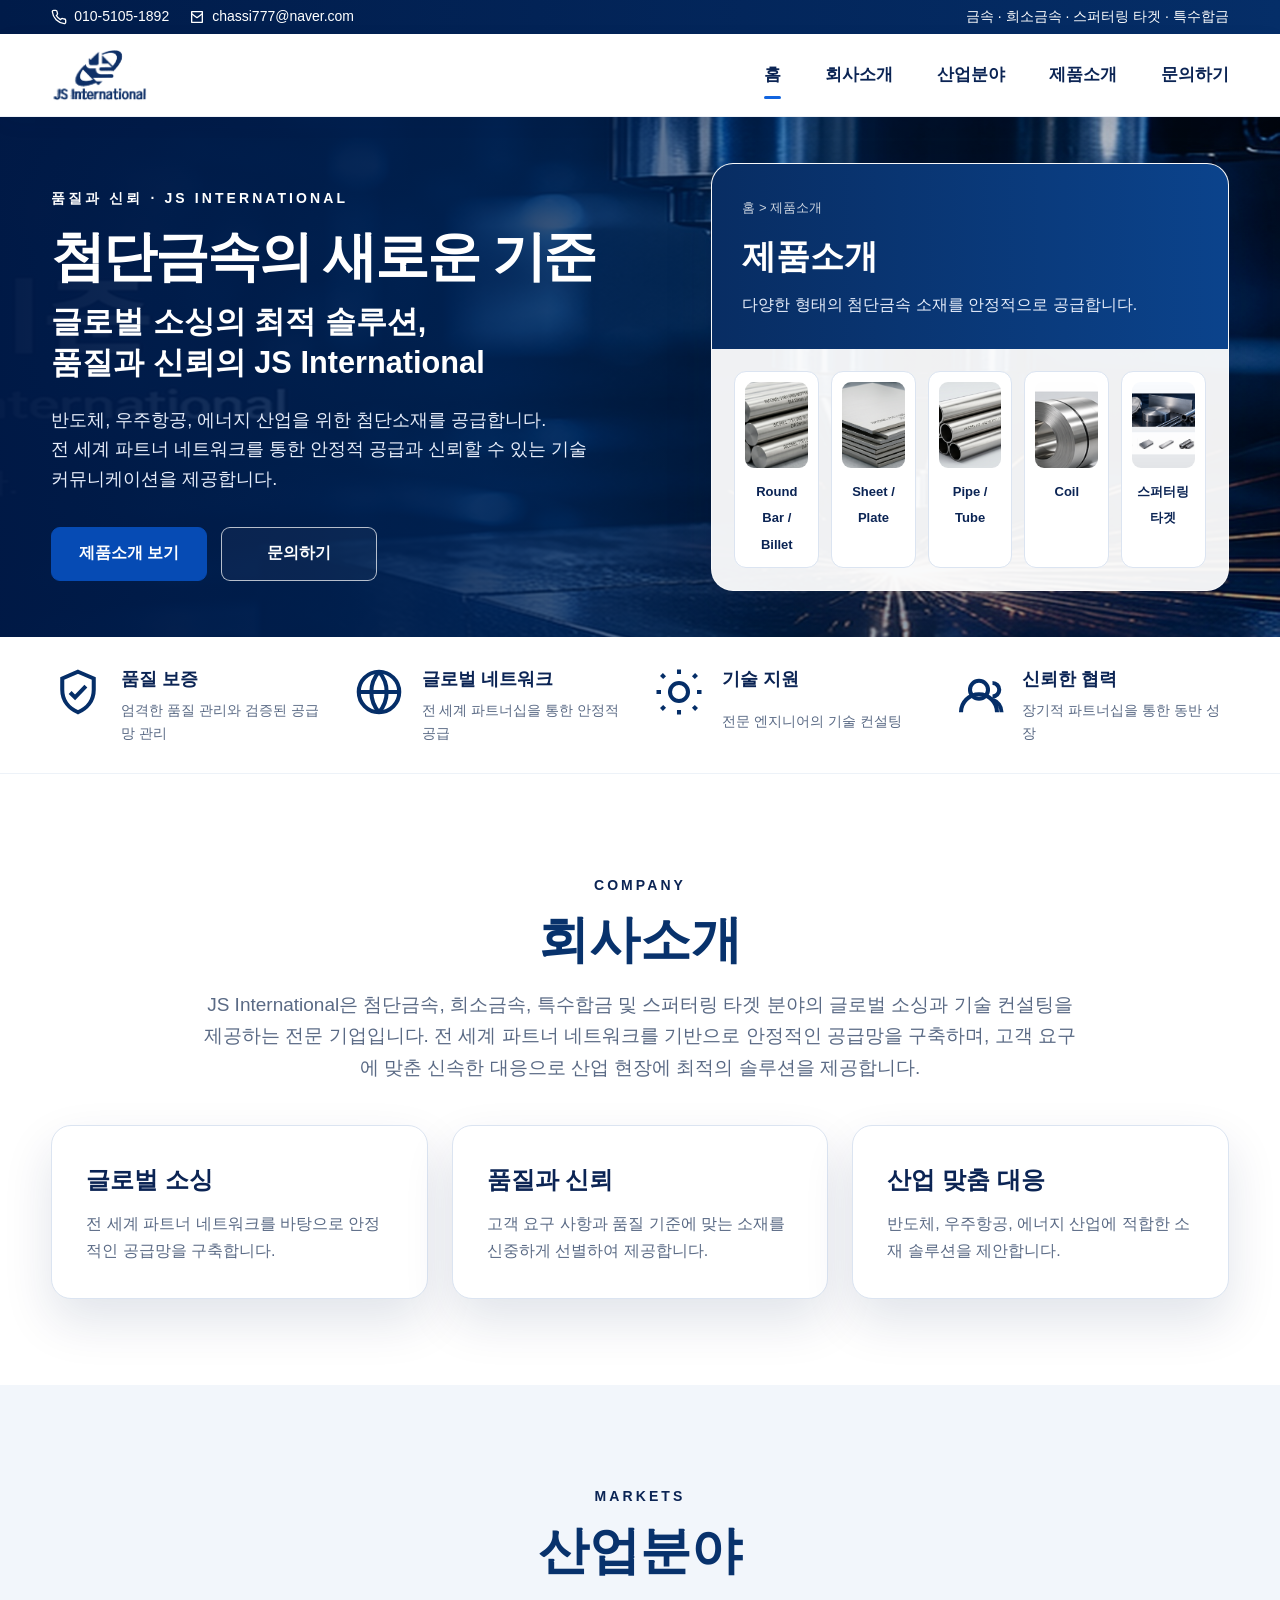
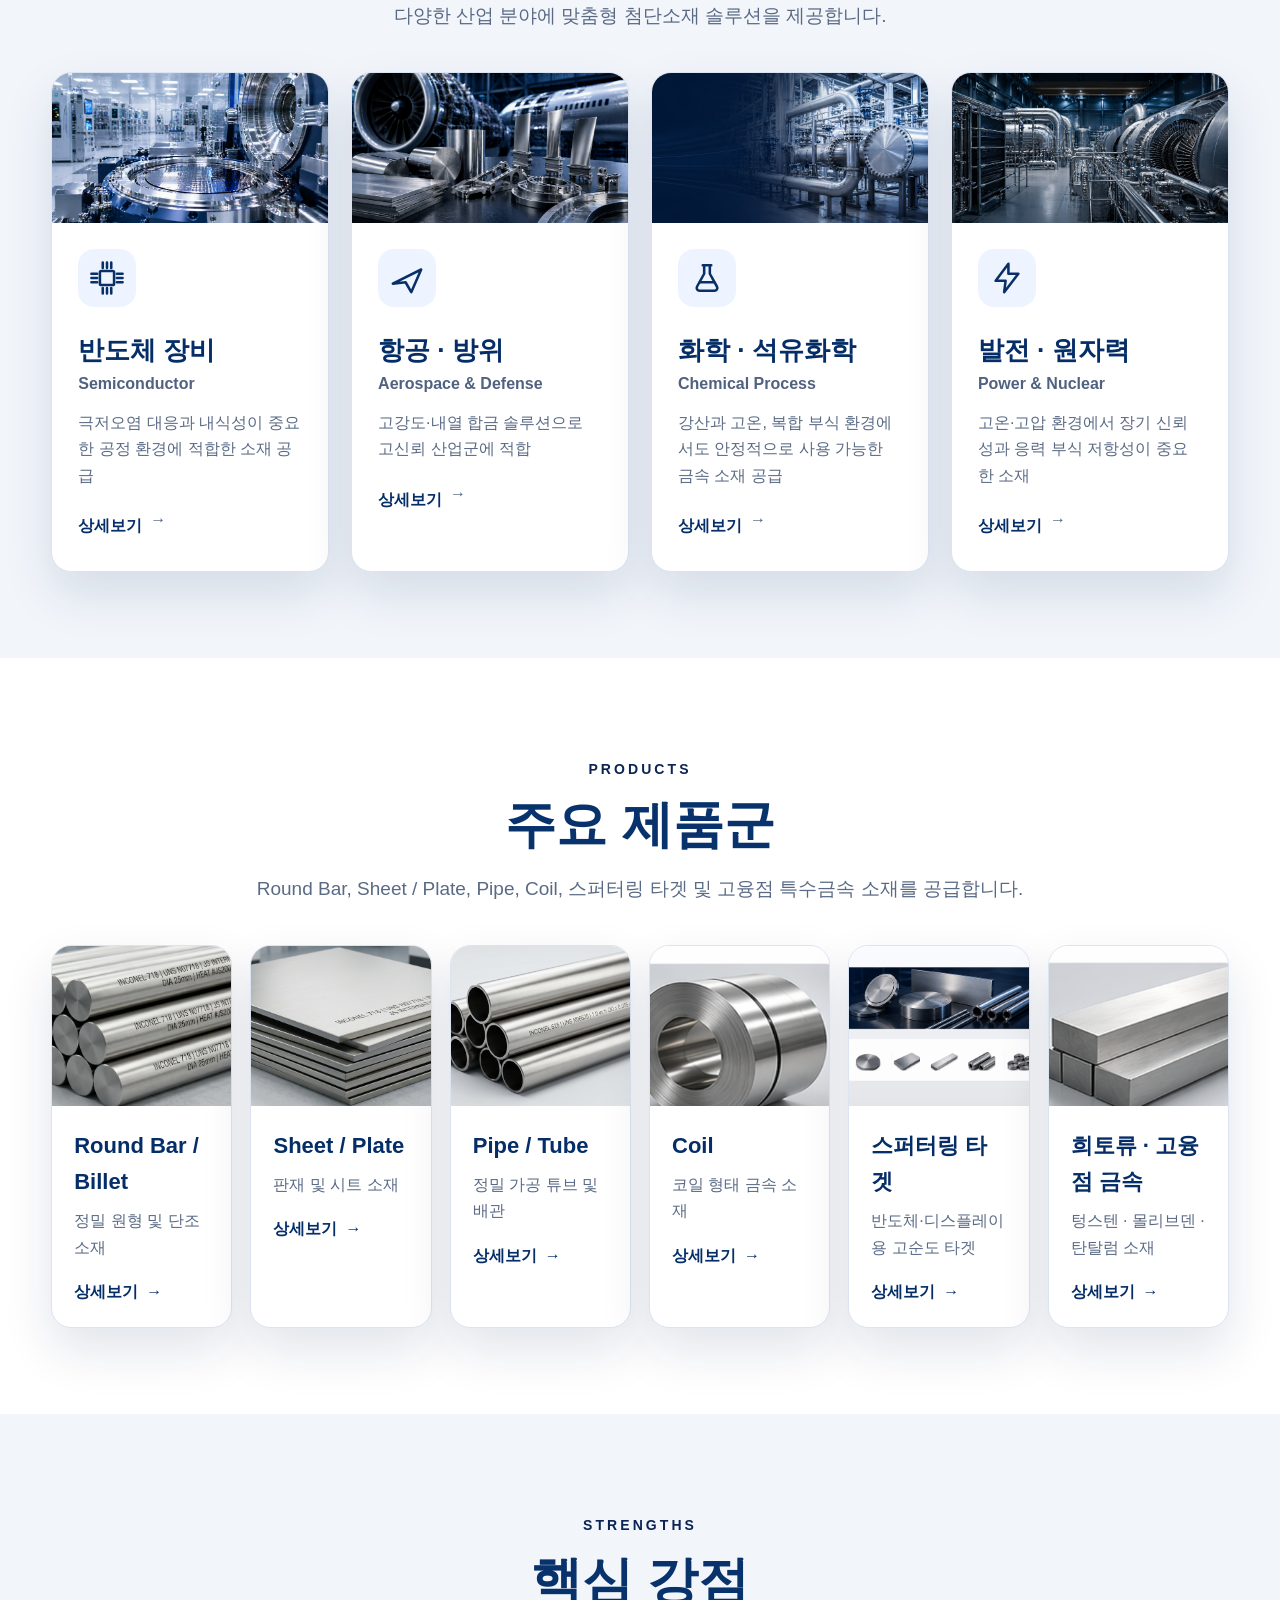
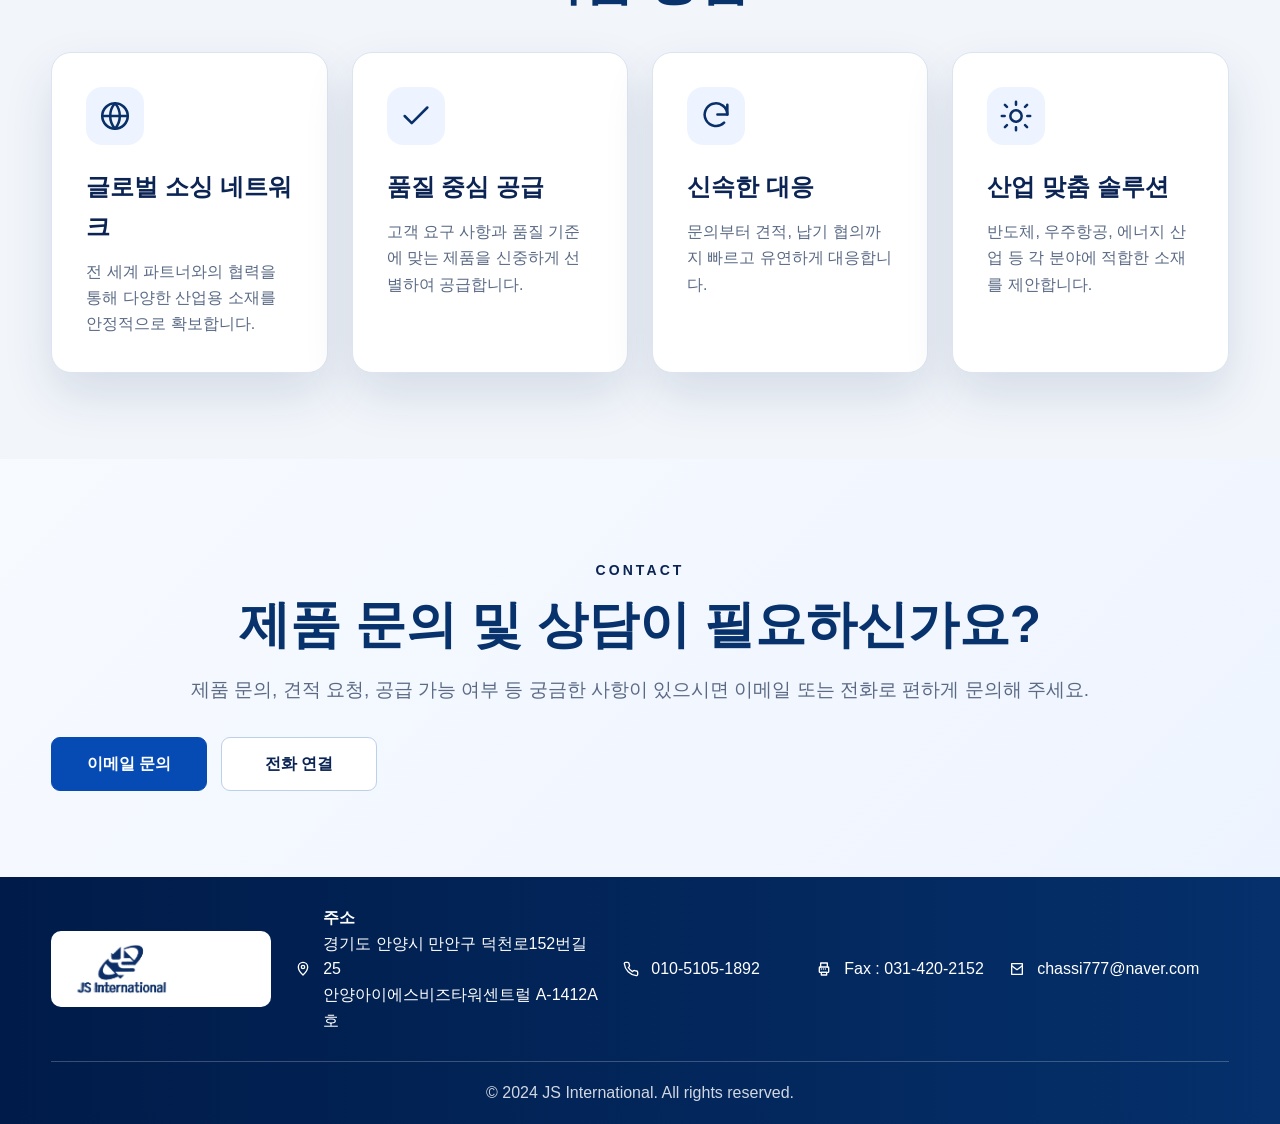
==== commit 08d95e10: "Add files via upload" ====
--- a/index.html
+++ b/index.html
@@ -1,364 +1,270 @@
-<!doctype html>
+<!DOCTYPE html>
 <html lang="ko">
-  <head>
-    <meta charset="UTF-8" />
-    <meta name="viewport" content="width=device-width, initial-scale=1.0" />
-    <title>JS International | 첨단금속의 새로운 기준</title>
-    <meta
-      name="description"
-      content="JS International은 첨단금속, 희소금속, 특수합금 및 스퍼터링 타겟 분야의 글로벌 소싱과 기술 컨설팅을 제공하는 전문 기업입니다."
-    />
-    <link rel="icon" type="image/png" href="assets/favicon.png" />
-    <link rel="preconnect" href="https://fonts.googleapis.com" />
-    <link rel="preconnect" href="https://fonts.gstatic.com" crossorigin />
-    <link
-      href="https://fonts.googleapis.com/css2?family=Noto+Sans+KR:wght@400;500;700;800&display=swap"
-      rel="stylesheet"
-    />
-    <link rel="stylesheet" href="styles.css" />
-  </head>
-  <body>
-    <a class="skip-link" href="#main">본문 바로가기</a>
-
-    <div class="topbar">
-      <div class="container topbar-inner">
-        <div class="topbar-left">
-          <a href="tel:01051051892">☎ 010-5105-1892</a>
-          <a href="mailto:chassi777@naver.com">✉ chassi777@naver.com</a>
-        </div>
-        <div class="topbar-right">금속 · 희소금속 · 스퍼터링 타겟 · 특수합금</div>
-      </div>
+<head>
+  <meta charset="UTF-8" />
+  <meta name="viewport" content="width=device-width, initial-scale=1.0" />
+  <meta name="description" content="JS International 첨단금속 소재 공급" />
+  <title>JS International | 첨단금속 소재 공급</title>
+  <link rel="icon" href="assets/favicon.png" />
+  <link rel="stylesheet" href="styles.css" />
+</head>
+<body>
+  <a class="skip-link" href="#main">본문 바로가기</a>
+  <header class="topbar">
+    <div class="container topbar-inner">
+      <div class="top-contact">
+        <a href="tel:01051051892"><svg viewBox="0 0 24 24"><path d="M22 16.9v3a2 2 0 01-2.2 2A19.8 19.8 0 012 4.2 2 2 0 014 2h3a2 2 0 012 1.7c.1 1 .4 2 .7 2.8a2 2 0 01-.4 2L8 9.8a16 16 0 006.2 6.2l1.3-1.3a2 2 0 012-.4c.9.3 1.8.6 2.8.7A2 2 0 0122 16.9z"/></svg> 010-5105-1892</a>
+        <a href="mailto:chassi777@naver.com"><svg viewBox="0 0 24 24"><path d="M4 4h16v16H4z"/><path d="M4 7l8 6 8-6"/></svg> chassi777@naver.com</a>
+      </div>
+      <div class="top-keywords">금속 · 희소금속 · 스퍼터링 타겟 · 특수합금</div>
     </div>
-
-    <header class="site-header">
-      <div class="container header-inner">
-        <a class="brand" href="#home" aria-label="JS International 홈으로 이동">
-          <img src="[data-uri]" alt="JS International 로고" />
-        </a>
-
-        <button
-          class="nav-toggle"
-          type="button"
-          aria-expanded="false"
-          aria-controls="primary-nav"
-          aria-label="메뉴 열기"
-        >
-          <span></span>
-          <span></span>
-          <span></span>
-        </button>
-
-        <nav id="primary-nav" class="primary-nav" aria-label="주요 메뉴">
-          <a href="#home">홈</a>
-          <a href="#about">회사소개</a>
-          <a href="#markets">산업분야</a>
-          <a href="#products">제품소개</a>
-          <a href="#contact">문의하기</a>
-        </nav>
-      </div>
-    </header>
-
-    <main id="main">
-      <section id="home" class="hero">
-        <div class="hero-overlay"></div>
-        <div class="container hero-inner">
-          <div class="hero-copy">
-            <p class="eyebrow">품질과 신뢰 · JS International</p>
-            <h1>첨단금속의 새로운 기준</h1>
-            <h2>글로벌 소싱의 최적 솔루션, 품질과 신뢰의<br /><span class="brand-line">JS International</span></h2>
-            <p class="hero-text">
-              반도체, 우주항공, 에너지 산업을 위한 첨단소재를 공급합니다.<br />
-              전 세계 파트너 네트워크를 통한 안정적 공급과 신뢰할 수 있는 기술
-              커뮤니케이션을 제공합니다.
-            </p>
-            <div class="hero-actions">
-              <a class="btn btn-primary" href="mailto:chassi777@naver.com">이메일 문의</a>
-              <a class="btn btn-secondary" href="tel:01051051892">전화 연결</a>
-            </div>
+  </header>
+  <header class="site-header">
+    <div class="container header-inner">
+      <a class="brand" href="#home" aria-label="JS International 홈">
+        <img src="assets/logo-clean.png" alt="JS International 로고" />
+      </a>
+      <button class="menu-toggle" type="button" aria-label="메뉴 열기" aria-controls="primary-nav" aria-expanded="false">
+        <span></span><span></span><span></span>
+      </button>
+      <nav id="primary-nav" class="primary-nav" aria-label="주요 메뉴">
+        <a class="active" href="#home">홈</a>
+        <a class="" href="#about">회사소개</a>
+        <a class="" href="#markets">산업분야</a>
+        <a class="" href="#products">제품소개</a>
+        <a class="" href="#contact">문의하기</a>
+      </nav>
+    </div>
+  </header>
+  <main id="main">
+    <section id="home" class="hero">
+      <div class="hero-bg"></div>
+      <div class="container hero-grid">
+        <div class="hero-copy">
+          <p class="eyebrow">품질과 신뢰 · JS INTERNATIONAL</p>
+          <h1>첨단금속의 새로운 기준</h1>
+          <h2>글로벌 소싱의 최적 솔루션,<br />품질과 신뢰의 JS International</h2>
+          <p class="hero-desc">반도체, 우주항공, 에너지 산업을 위한 첨단소재를 공급합니다.<br />전 세계 파트너 네트워크를 통한 안정적 공급과 신뢰할 수 있는 기술 커뮤니케이션을 제공합니다.</p>
+          <div class="hero-actions">
+            <a class="btn primary" href="#products">제품소개 보기</a>
+            <a class="btn ghost" href="#contact">문의하기</a>
           </div>
         </div>
-      </section>
-
-      <section id="about" class="section section-white">
-        <div class="container narrow">
-          <div class="section-heading centered">
-            <p class="section-label">COMPANY</p>
-            <h2>회사소개</h2>
+        <div class="hero-showcase" aria-label="제품소개 미리보기">
+          <div class="showcase-head">
+            <span>홈 &gt; 제품소개</span>
+            <h2>제품소개</h2>
+            <p>다양한 형태의 첨단금속 소재를 안정적으로 공급합니다.</p>
           </div>
-          <p class="section-description centered-text">
-            JS International은 첨단금속, 희소금속, 특수합금 및 스퍼터링 타겟 분야의 글로벌 소싱과
-            기술 컨설팅을 제공하는 전문 기업입니다. 전 세계 파트너 네트워크를 기반으로 안정적인 공급망을
-            구축하며, 고객 요구에 맞춘 신속한 대응으로 산업 현장에 최적의 솔루션을 제공합니다.
-          </p>
-
-          <div class="intro-grid">
-            <article class="intro-card">
-              <h3>글로벌 소싱</h3>
-              <p>전 세계 파트너 네트워크를 바탕으로 안정적인 공급망을 구축합니다.</p>
-            </article>
-            <article class="intro-card">
-              <h3>품질과 신뢰</h3>
-              <p>고객 요구 사양과 품질 기준에 맞는 소재를 신중하게 선별하여 제공합니다.</p>
-            </article>
-            <article class="intro-card">
-              <h3>산업 맞춤 대응</h3>
-              <p>반도체, 우주항공, 에너지 산업에 적합한 소재 솔루션을 제안합니다.</p>
-            </article>
+          <div class="mini-product-grid">
+            <a href="product-round-bar.html"><img src="assets/round-bar.png" alt="Round Bar / Billet" /><strong>Round Bar / Billet</strong></a><a href="product-sheet-plate.html"><img src="assets/sheet-plate.png" alt="Sheet / Plate" /><strong>Sheet / Plate</strong></a><a href="product-pipe.html"><img src="assets/pipe.png" alt="Pipe / Tube" /><strong>Pipe / Tube</strong></a><a href="product-coil.html"><img src="assets/coil.png" alt="Coil" /><strong>Coil</strong></a><a href="product-sputtering-target.html"><img src="assets/sputtering-target.png" alt="스퍼터링 타겟" /><strong>스퍼터링 타겟</strong></a>
           </div>
         </div>
-      </section>
-
-
-      <section id="markets" class="section section-market">
-        <div class="container">
-          <div class="section-heading centered">
-            <p class="section-label">MARKETS</p>
-            <h2>산업분야</h2>
-            <p class="section-subtitle">
-              반도체 장비, 항공 · 방위, 화학 · 석유화학, 발전 · 원자력 분야에 맞춘 첨단소재 솔루션을 제공합니다.
-            </p>
-          </div>
-
-          <div class="market-grid">
-            <article class="market-card">
-              <div class="market-number">01</div>
-              <div class="market-title-row">
-                <div class="market-icon-wrap" aria-hidden="true">
-  <svg class="market-icon-svg" viewBox="0 0 64 64" fill="none" xmlns="http://www.w3.org/2000/svg">
-    <rect x="14" y="14" width="36" height="36" rx="6" stroke="currentColor" stroke-width="3"/>
-    <path d="M22 6v8M32 6v8M42 6v8M22 50v8M32 50v8M42 50v8M6 22h8M6 32h8M6 42h8M50 22h8M50 32h8M50 42h8" stroke="currentColor" stroke-width="3" stroke-linecap="round"/>
-    <path d="M25 25h14v14H25z" stroke="currentColor" stroke-width="3"/>
-  </svg>
-</div>
-                <div>
-                  <h3>반도체 장비</h3>
-                  <p class="market-en">Semiconductor</p>
-                </div>
-              </div>
-              <p>
-                극저오염 대응과 내식성이 중요한 공정 환경에 적합한 소재를 제안합니다. 진공 챔버,
-                웨트 벤치, 가스 전달 시스템 등 고청정 공정에 필요한 안정적인 공급을 지원합니다.
-              </p>
-              <div class="card-actions"><a class="text-link" href="market-semiconductor.html">상세보기</a></div>
-            </article>
-
-            <article class="market-card">
-              <div class="market-number">02</div>
-              <div class="market-title-row">
-                <div class="market-icon-wrap" aria-hidden="true">
-  <svg class="market-icon-svg" viewBox="0 0 64 64" fill="none" xmlns="http://www.w3.org/2000/svg">
-    <path d="M10 35l20-6L50 9l5 5-20 20-6 20-5-5 4-12-8-2-10 4z" stroke="currentColor" stroke-width="3" stroke-linejoin="round"/>
-    <path d="M30 29l5 5" stroke="currentColor" stroke-width="3" stroke-linecap="round"/>
-  </svg>
-</div>
-                <div>
-                  <h3>항공 · 방위</h3>
-                  <p class="market-en">Aerospace &amp; Defense</p>
-                </div>
-              </div>
-              <p>
-                고온 강도와 내산화성이 요구되는 극한 환경에 대응합니다. 터빈 부품, 배기 시스템,
-                고강도 구조재 등 고신뢰 산업군에 적합한 소재 솔루션을 제공합니다.
-              </p>
-              <div class="card-actions"><a class="text-link" href="market-aerospace-defense.html">상세보기</a></div>
-            </article>
-
-            <article class="market-card">
-              <div class="market-number">03</div>
-              <div class="market-title-row">
-                <div class="market-icon-wrap" aria-hidden="true">
-  <svg class="market-icon-svg" viewBox="0 0 64 64" fill="none" xmlns="http://www.w3.org/2000/svg">
-    <path d="M24 8v14l-10 18a10 10 0 0 0 9 15h18a10 10 0 0 0 9-15L40 22V8" stroke="currentColor" stroke-width="3" stroke-linecap="round" stroke-linejoin="round"/>
-    <path d="M20 24h24" stroke="currentColor" stroke-width="3" stroke-linecap="round"/>
-    <path d="M24 40c3-4 7-3 10 0s7 4 10 0" stroke="currentColor" stroke-width="3" stroke-linecap="round"/>
-  </svg>
-</div>
-                <div>
-                  <h3>화학 · 석유화학</h3>
-                  <p class="market-en">Chemical Process</p>
-                </div>
-              </div>
-              <p>
-                강산과 고온, 복합 부식 환경에서도 안정적으로 사용할 수 있는 금속 소재를 공급합니다.
-                반응기, 열교환기, 배관 및 밸브 라인 등 다양한 설비 수요에 대응합니다.
-              </p>
-              <div class="card-actions"><a class="text-link" href="market-chemical-process.html">상세보기</a></div>
-            </article>
-
-            <article class="market-card">
-              <div class="market-number">04</div>
-              <div class="market-title-row">
-                <div class="market-icon-wrap" aria-hidden="true">
-  <svg class="market-icon-svg" viewBox="0 0 64 64" fill="none" xmlns="http://www.w3.org/2000/svg">
-    <path d="M30 6l-2 20h10L24 58l2-22H16L30 6z" stroke="currentColor" stroke-width="3" stroke-linejoin="round"/>
-    <path d="M47 16c6 4 9 11 9 18 0 13-11 24-24 24" stroke="currentColor" stroke-width="3" stroke-linecap="round"/>
-  </svg>
-</div>
-                <div>
-                  <h3>발전 · 원자력</h3>
-                  <p class="market-en">Power &amp; Nuclear</p>
-                </div>
-              </div>
-              <p>
-                고온 · 고압 환경에서의 장기 신뢰성과 응력 부식 저항성이 중요한 설비에 적합한 소재를
-                제안합니다. 증기발생기 튜브, 배관, 내부 구조물 등 발전 산업 분야를 지원합니다.
-              </p>
-              <div class="card-actions"><a class="text-link" href="market-power-nuclear.html">상세보기</a></div>
-            </article>
-          </div>
+      </div>
+    </section>
+
+    <section class="strength-strip">
+      <div class="container strength-strip-grid">
+        <div class="strip-item"><span><svg viewBox="0 0 24 24"><path d="M12 3l7 3v5c0 5-3.2 8.4-7 10-3.8-1.6-7-5-7-10V6l7-3z"/><path d="M8.5 12.2l2.2 2.2 4.8-5"/></svg></span><strong>품질 보증</strong><p>엄격한 품질 관리와 검증된 공급망 관리</p></div>
+        <div class="strip-item"><span><svg viewBox="0 0 24 24"><circle cx="12" cy="12" r="9"/><path d="M3 12h18M12 3c2.2 2.5 3.4 5.5 3.4 9S14.2 18.5 12 21M12 3C9.8 5.5 8.6 8.5 8.6 12S9.8 18.5 12 21"/></svg></span><strong>글로벌 네트워크</strong><p>전 세계 파트너십을 통한 안정적 공급</p></div>
+        <div class="strip-item"><span><svg viewBox="0 0 24 24"><path d="M12 8a4 4 0 100 8 4 4 0 000-8z"/><path d="M4 12H2m20 0h-2M12 4V2m0 20v-2M5.6 5.6L4.2 4.2m15.6 15.6l-1.4-1.4M18.4 5.6l1.4-1.4M4.2 19.8l1.4-1.4"/></svg></span><strong>기술 지원</strong><p>전문 엔지니어의 기술 컨설팅</p></div>
+        <div class="strip-item"><span><svg viewBox="0 0 24 24"><path d="M16 11a4 4 0 10-8 0 4 4 0 008 0z"/><path d="M4 21a8 8 0 0116 0M18 8a3 3 0 110 6M22 21a6 6 0 00-4-5.6"/></svg></span><strong>신뢰한 협력</strong><p>장기적 파트너십을 통한 동반 성장</p></div>
+      </div>
+    </section>
+
+    <section id="about" class="section white">
+      <div class="container narrow center">
+        <p class="section-kicker">COMPANY</p>
+        <h2>회사소개</h2>
+        <p class="lead">JS International은 첨단금속, 희소금속, 특수합금 및 스퍼터링 타겟 분야의 글로벌 소싱과 기술 컨설팅을 제공하는 전문 기업입니다. 전 세계 파트너 네트워크를 기반으로 안정적인 공급망을 구축하며, 고객 요구에 맞춘 신속한 대응으로 산업 현장에 최적의 솔루션을 제공합니다.</p>
+      </div>
+      <div class="container feature-grid">
+        <article><h3>글로벌 소싱</h3><p>전 세계 파트너 네트워크를 바탕으로 안정적인 공급망을 구축합니다.</p></article>
+        <article><h3>품질과 신뢰</h3><p>고객 요구 사항과 품질 기준에 맞는 소재를 신중하게 선별하여 제공합니다.</p></article>
+        <article><h3>산업 맞춤 대응</h3><p>반도체, 우주항공, 에너지 산업에 적합한 소재 솔루션을 제안합니다.</p></article>
+      </div>
+    </section>
+
+    <section id="markets" class="section soft">
+      <div class="container center">
+        <p class="section-kicker">MARKETS</p>
+        <h2>산업분야</h2>
+        <p class="section-desc">다양한 산업 분야에 맞춤형 첨단소재 솔루션을 제공합니다.</p>
+      </div>
+      <div class="container markets-grid">
+        
+          <article class="market-card">
+            <a href="market-semiconductor.html" class="market-image"><img src="assets/market-semiconductor-hero.png" alt="반도체 장비 이미지" /></a>
+            <div class="market-body">
+              <div class="market-icon"><svg viewBox="0 0 24 24"><rect x="7" y="7" width="10" height="10" rx="1"/><path d="M9 1v4m3-4v4m3-4v4M9 19v4m3-4v4m3-4v4M1 9h4m-4 3h4m-4 3h4M19 9h4m-4 3h4m-4 3h4"/></svg></div>
+              <h3>반도체 장비</h3>
+              <span>Semiconductor</span>
+              <p>극저오염 대응과 내식성이 중요한 공정 환경에 적합한 소재 공급</p>
+              <a class="text-link" href="market-semiconductor.html">상세보기 <span>→</span></a>
+            </div>
+          </article>
+
+          <article class="market-card">
+            <a href="market-aerospace-defense.html" class="market-image"><img src="assets/market-aerospace-hero.png" alt="항공 · 방위 이미지" /></a>
+            <div class="market-body">
+              <div class="market-icon"><svg viewBox="0 0 24 24"><path d="M2 16l20-10-7 16-4-7-9 1z"/></svg></div>
+              <h3>항공 · 방위</h3>
+              <span>Aerospace & Defense</span>
+              <p>고강도·내열 합금 솔루션으로 고신뢰 산업군에 적합</p>
+              <a class="text-link" href="market-aerospace-defense.html">상세보기 <span>→</span></a>
+            </div>
+          </article>
+
+          <article class="market-card">
+            <a href="market-chemical-process.html" class="market-image"><img src="assets/market-chemical-hero.png" alt="화학 · 석유화학 이미지" /></a>
+            <div class="market-body">
+              <div class="market-icon"><svg viewBox="0 0 24 24"><path d="M9 3h6M10 3v6l-5 9a2 2 0 001.7 3h10.6A2 2 0 0019 18l-5-9V3"/><path d="M7 15h10"/></svg></div>
+              <h3>화학 · 석유화학</h3>
+              <span>Chemical Process</span>
+              <p>강산과 고온, 복합 부식 환경에서도 안정적으로 사용 가능한 금속 소재 공급</p>
+              <a class="text-link" href="market-chemical-process.html">상세보기 <span>→</span></a>
+            </div>
+          </article>
+
+          <article class="market-card">
+            <a href="market-power-nuclear.html" class="market-image"><img src="assets/market-power-hero.png" alt="발전 · 원자력 이미지" /></a>
+            <div class="market-body">
+              <div class="market-icon"><svg viewBox="0 0 24 24"><path d="M13 2L4 14h7l-1 8 10-13h-7l0-7z"/></svg></div>
+              <h3>발전 · 원자력</h3>
+              <span>Power & Nuclear</span>
+              <p>고온·고압 환경에서 장기 신뢰성과 응력 부식 저항성이 중요한 소재</p>
+              <a class="text-link" href="market-power-nuclear.html">상세보기 <span>→</span></a>
+            </div>
+          </article>
+      </div>
+    </section>
+
+    <section id="products" class="section white products-section">
+      <div class="container center">
+        <p class="section-kicker">PRODUCTS</p>
+        <h2>주요 제품군</h2>
+        <p class="section-desc">Round Bar, Sheet / Plate, Pipe, Coil, 스퍼터링 타겟 및 고융점 특수금속 소재를 공급합니다.</p>
+      </div>
+      <div class="container products-grid">
+        
+          <article class="product-card">
+            <a href="product-round-bar.html" class="product-image">
+              <img src="assets/round-bar.png" alt="Round Bar / Billet 제품 이미지" />
+            </a>
+            <div class="product-body">
+              <h3>Round Bar / Billet</h3>
+              <p>정밀 원형 및 단조 소재</p>
+              <a class="text-link" href="product-round-bar.html">상세보기 <span>→</span></a>
+            </div>
+          </article>
+
+          <article class="product-card">
+            <a href="product-sheet-plate.html" class="product-image">
+              <img src="assets/sheet-plate.png" alt="Sheet / Plate 제품 이미지" />
+            </a>
+            <div class="product-body">
+              <h3>Sheet / Plate</h3>
+              <p>판재 및 시트 소재</p>
+              <a class="text-link" href="product-sheet-plate.html">상세보기 <span>→</span></a>
+            </div>
+          </article>
+
+          <article class="product-card">
+            <a href="product-pipe.html" class="product-image">
+              <img src="assets/pipe.png" alt="Pipe / Tube 제품 이미지" />
+            </a>
+            <div class="product-body">
+              <h3>Pipe / Tube</h3>
+              <p>정밀 가공 튜브 및 배관</p>
+              <a class="text-link" href="product-pipe.html">상세보기 <span>→</span></a>
+            </div>
+          </article>
+
+          <article class="product-card">
+            <a href="product-coil.html" class="product-image">
+              <img src="assets/coil.png" alt="Coil 제품 이미지" />
+            </a>
+            <div class="product-body">
+              <h3>Coil</h3>
+              <p>코일 형태 금속 소재</p>
+              <a class="text-link" href="product-coil.html">상세보기 <span>→</span></a>
+            </div>
+          </article>
+
+          <article class="product-card">
+            <a href="product-sputtering-target.html" class="product-image">
+              <img src="assets/sputtering-target.png" alt="스퍼터링 타겟 제품 이미지" />
+            </a>
+            <div class="product-body">
+              <h3>스퍼터링 타겟</h3>
+              <p>반도체·디스플레이용 고순도 타겟</p>
+              <a class="text-link" href="product-sputtering-target.html">상세보기 <span>→</span></a>
+            </div>
+          </article>
+
+          <article class="product-card">
+            <a href="product-billet.html" class="product-image">
+              <img src="assets/billet.png" alt="희토류 · 고융점 금속 제품 이미지" />
+            </a>
+            <div class="product-body">
+              <h3>희토류 · 고융점 금속</h3>
+              <p>텅스텐 · 몰리브덴 · 탄탈럼 소재</p>
+              <a class="text-link" href="product-billet.html">상세보기 <span>→</span></a>
+            </div>
+          </article>
+      </div>
+    </section>
+
+    <section class="section soft">
+      <div class="container center">
+        <p class="section-kicker">STRENGTHS</p>
+        <h2>핵심 강점</h2>
+      </div>
+      <div class="container strengths-grid">
+        <article><span><svg viewBox="0 0 24 24"><circle cx="12" cy="12" r="9"/><path d="M3 12h18M12 3c2.2 2.5 3.4 5.5 3.4 9S14.2 18.5 12 21M12 3C9.8 5.5 8.6 8.5 8.6 12S9.8 18.5 12 21"/></svg></span><h3>글로벌 소싱 네트워크</h3><p>전 세계 파트너와의 협력을 통해 다양한 산업용 소재를 안정적으로 확보합니다.</p></article>
+        <article><span><svg viewBox="0 0 24 24"><path d="M20 6L9 17l-5-5"/></svg></span><h3>품질 중심 공급</h3><p>고객 요구 사항과 품질 기준에 맞는 제품을 신중하게 선별하여 공급합니다.</p></article>
+        <article><span><svg viewBox="0 0 24 24"><path d="M20 11a8 8 0 10-2.3 5.7"/><path d="M20 4v7h-7"/></svg></span><h3>신속한 대응</h3><p>문의부터 견적, 납기 협의까지 빠르고 유연하게 대응합니다.</p></article>
+        <article><span><svg viewBox="0 0 24 24"><path d="M12 8a4 4 0 100 8 4 4 0 000-8z"/><path d="M4 12H2m20 0h-2M12 4V2m0 20v-2M5.6 5.6L4.2 4.2m15.6 15.6l-1.4-1.4M18.4 5.6l1.4-1.4M4.2 19.8l1.4-1.4"/></svg></span><h3>산업 맞춤 솔루션</h3><p>반도체, 우주항공, 에너지 산업 등 각 분야에 적합한 소재를 제안합니다.</p></article>
+      </div>
+    </section>
+
+    <section id="contact" class="section contact-section">
+      <div class="container center">
+        <p class="section-kicker">CONTACT</p>
+        <h2>제품 문의 및 상담이 필요하신가요?</h2>
+        <p class="section-desc">제품 문의, 견적 요청, 공급 가능 여부 등 궁금한 사항이 있으시면 이메일 또는 전화로 편하게 문의해 주세요.</p>
+        <div class="contact-actions">
+          <a class="btn primary" href="mailto:chassi777@naver.com">이메일 문의</a>
+          <a class="btn outline" href="tel:01051051892">전화 연결</a>
         </div>
-      </section>
-
-      <section id="products" class="section section-gray">
-        <div class="container">
-          <div class="section-heading centered">
-            <p class="section-label">PRODUCTS</p>
-            <h2>주요 제품군</h2>
-            <p class="section-subtitle">
-              Round Bar, Sheet / Plate, Pipe, Coil, Billet, 스퍼터링 타겟 등 다양한 첨단금속 소재를 공급합니다.
-            </p>
-          </div>
-
-          <div class="product-grid">
-            <article class="product-card">
-              <div class="product-image-wrap">
-                <img src="assets/round-bar.png" alt="Round Bar 제품 이미지" />
-              </div>
-              <div class="product-body">
-                <h3>Round Bar</h3>
-                <p>산업용 봉강 소재</p>
-                <div class="card-actions"><a class="text-link" href="product-round-bar.html">상세보기</a></div>
-              </div>
-            </article>
-
-            <article class="product-card">
-              <div class="product-image-wrap">
-                <img src="assets/sheet-plate.png" alt="Sheet Plate 제품 이미지" />
-              </div>
-              <div class="product-body">
-                <h3>Sheet / Plate</h3>
-                <p>시트 및 판재 소재</p>
-                <div class="card-actions"><a class="text-link" href="product-sheet-plate.html">상세보기</a></div>
-              </div>
-            </article>
-
-            <article class="product-card">
-              <div class="product-image-wrap">
-                <img src="assets/pipe.png" alt="Pipe 제품 이미지" />
-              </div>
-              <div class="product-body">
-                <h3>Pipe</h3>
-                <p>배관 및 튜브 소재</p>
-                <div class="card-actions"><a class="text-link" href="product-pipe.html">상세보기</a></div>
-              </div>
-            </article>
-
-            <article class="product-card">
-              <div class="product-image-wrap">
-                <img src="assets/coil.png" alt="Coil 제품 이미지" />
-              </div>
-              <div class="product-body">
-                <h3>Coil</h3>
-                <p>코일 형태 금속 소재</p>
-                <div class="card-actions"><a class="text-link" href="product-coil.html">상세보기</a></div>
-              </div>
-            </article>
-
-            <article class="product-card">
-              <div class="product-image-wrap">
-                <img src="assets/sputtering-target.png" alt="스퍼터링 타겟 제품 이미지" />
-              </div>
-              <div class="product-body">
-                <h3>스퍼터링 타겟</h3>
-                <p>반도체 및 디스플레이용 고순도 타겟</p>
-                <div class="card-actions"><a class="text-link" href="product-sputtering-target.html">상세보기</a></div>
-              </div>
-            </article>
-
-
-            <article class="product-card">
-              <div class="product-image-wrap">
-                <img src="assets/billet.png" alt="Billet 제품 이미지" />
-              </div>
-              <div class="product-body">
-                <h3>Billet</h3>
-                <p>빌렛 및 원소재</p>
-                <div class="card-actions"><a class="text-link" href="product-billet.html">상세보기</a></div>
-              </div>
-            </article>
-          </div>
-        </div>
-      </section>
-
-      <section class="section section-white">
-        <div class="container">
-          <div class="section-heading centered">
-            <p class="section-label">STRENGTHS</p>
-            <h2>핵심 강점</h2>
-          </div>
-
-          <div class="strength-grid">
-            <article class="strength-card">
-              <div class="strength-icon">◎</div>
-              <h3>글로벌 소싱 네트워크</h3>
-              <p>전 세계 파트너와의 협력을 통해 다양한 산업용 소재를 안정적으로 확보합니다.</p>
-            </article>
-
-            <article class="strength-card">
-              <div class="strength-icon">✓</div>
-              <h3>품질 중심 공급</h3>
-              <p>고객 요구 사양과 품질 기준에 맞는 제품을 신중하게 선별하여 공급합니다.</p>
-            </article>
-
-            <article class="strength-card">
-              <div class="strength-icon">↻</div>
-              <h3>신속한 대응</h3>
-              <p>문의부터 견적, 납기 협의까지 빠르고 유연하게 대응합니다.</p>
-            </article>
-
-            <article class="strength-card">
-              <div class="strength-icon">⚙</div>
-              <h3>산업 맞춤 솔루션</h3>
-              <p>반도체, 우주항공, 에너지 산업 등 각 분야에 적합한 소재를 제안합니다.</p>
-            </article>
-          </div>
-        </div>
-      </section>
-
-      <section id="contact" class="section section-contact">
-        <div class="container narrow">
-          <div class="section-heading centered">
-            <p class="section-label">CONTACT</p>
-            <h2>문의 및 상담</h2>
-          </div>
-          <p class="section-description centered-text">
-            제품 문의, 견적 요청, 공급 가능 여부 등 궁금한 사항이 있으시면 이메일 또는 전화로 편하게 문의해
-            주세요. JS International이 빠르고 정확하게 안내해 드리겠습니다.
-          </p>
-          <div class="contact-actions centered-actions">
-            <a class="btn btn-primary" href="mailto:chassi777@naver.com">이메일 문의</a>
-            <a class="btn btn-secondary" href="tel:01051051892">전화 연결</a>
-          </div>
-        </div>
-      </section>
-    </main>
-
-    <footer class="site-footer">
-      <div class="container footer-inner">
-        <div class="footer-brand">
-          <img src="[data-uri]" alt="JS International 로고" />
-        </div>
-        <div class="footer-info">
-          <p><strong>Address</strong> 경기도 안양시 만안구 덕천로152번길 25<br />안양아이에스비즈타워센트럴 A-1412A호</p>
-        </div>
-        <div class="footer-contact">
-          <a href="tel:01051051892">010-5105-1892</a>
-          <span>Fax : 031-420-2152</span>
-          <a href="mailto:chassi777@naver.com">chassi777@naver.com</a>
-        </div>
-      </div>
-    </footer>
-
-    <script src="script.js"></script>
-  </body>
-</html>
+      </div>
+    </section>
+  </main>
+
+  <footer class="site-footer">
+    <div class="container footer-main">
+      <div class="footer-brand">
+        <img src="assets/logo-clean.png" alt="JS International 로고" />
+      </div>
+      <div class="footer-item footer-address">
+        <span class="footer-icon"><svg viewBox="0 0 24 24"><path d="M12 21s7-6.2 7-12A7 7 0 105 9c0 5.8 7 12 7 12z"/><circle cx="12" cy="9" r="2.5"/></svg></span>
+        <div><strong>주소</strong><br>경기도 안양시 만안구 덕천로152번길 25<br>안양아이에스비즈타워센트럴 A-1412A호</div>
+      </div>
+      <div class="footer-item">
+        <span class="footer-icon"><svg viewBox="0 0 24 24"><path d="M22 16.9v3a2 2 0 01-2.2 2A19.8 19.8 0 012 4.2 2 2 0 014 2h3a2 2 0 012 1.7c.1 1 .4 2 .7 2.8a2 2 0 01-.4 2L8 9.8a16 16 0 006.2 6.2l1.3-1.3a2 2 0 012-.4c.9.3 1.8.6 2.8.7A2 2 0 0122 16.9z"/></svg></span>
+        <a href="tel:01051051892">010-5105-1892</a>
+      </div>
+      <div class="footer-item">
+        <span class="footer-icon"><svg viewBox="0 0 24 24"><path d="M7 9V3h10v6"/><rect x="5" y="9" width="14" height="8" rx="1"/><path d="M8 17h8v4H8zM8 12h.01M11 12h.01M14 12h.01"/></svg></span>
+        <span>Fax : 031-420-2152</span>
+      </div>
+      <div class="footer-item">
+        <span class="footer-icon"><svg viewBox="0 0 24 24"><path d="M4 4h16v16H4z"/><path d="M4 7l8 6 8-6"/></svg></span>
+        <a href="mailto:chassi777@naver.com">chassi777@naver.com</a>
+      </div>
+    </div>
+    <div class="container footer-copy">© 2024 JS International. All rights reserved.</div>
+  </footer>
+  <script src="script.js"></script>
+</body>
+</html>
--- a/styles.css
+++ b/styles.css
@@ -1,1008 +1,190 @@
-:root {
-  --navy: #0d2f67;
-  --navy-dark: #081f45;
-  --blue: #194c9b;
-  --light-blue: #f0f5fd;
-  --text: #14213d;
-  --muted: #5c6b85;
-  --border: #d9e1ef;
-  --gray-bg: #f5f7fb;
-  --white: #ffffff;
-  --shadow: 0 16px 40px rgba(8, 31, 69, 0.08);
-  --radius: 20px;
+
+:root{
+  --navy:#06295d;
+  --deep:#001d4d;
+  --blue:#0b4db3;
+  --ink:#0b2454;
+  --muted:#5a6a85;
+  --line:#dbe4f1;
+  --soft:#f2f6fb;
+  --white:#fff;
+  --shadow:0 22px 50px rgba(10,35,80,.12);
+  --radius:20px;
+}
+*{box-sizing:border-box}
+html{scroll-behavior:smooth}
+body{margin:0;font-family:Arial,"Noto Sans KR",sans-serif;color:var(--ink);background:#fff;line-height:1.65}
+a{color:inherit;text-decoration:none}
+img{max-width:100%;display:block}
+.container{width:min(1180px,92vw);margin:0 auto}
+.skip-link{position:absolute;left:-999px;top:0;background:#fff;padding:10px;z-index:1000}
+.skip-link:focus{left:10px}
+.topbar{background:linear-gradient(90deg,#001b49,#052e68);color:#fff;font-size:14px}
+.topbar-inner{height:34px;display:flex;align-items:center;justify-content:space-between;gap:16px}
+.top-contact{display:flex;gap:20px;align-items:center}
+.top-contact a{display:inline-flex;align-items:center;gap:7px}
+.topbar svg,.footer-icon svg{width:16px;height:16px;fill:none;stroke:currentColor;stroke-width:2;stroke-linecap:round;stroke-linejoin:round}
+.site-header{position:sticky;top:0;background:#fff;z-index:50;border-bottom:1px solid #edf1f7;box-shadow:0 6px 22px rgba(6,41,93,.04)}
+.header-inner{height:82px;display:flex;align-items:center;justify-content:space-between}
+.brand img{height:54px;width:auto}
+.primary-nav{display:flex;gap:44px;font-size:17px;font-weight:800}
+.primary-nav a{position:relative;padding:28px 0}
+.primary-nav a.active::after,.primary-nav a:hover::after{content:"";position:absolute;left:0;right:0;bottom:18px;height:3px;background:#1164df;border-radius:9px}
+.menu-toggle{display:none;background:none;border:0;width:42px;height:42px}
+.menu-toggle span{display:block;height:2px;background:var(--ink);margin:7px 0}
+.hero{position:relative;background:#001b49;color:#fff;overflow:hidden}
+.hero-bg{position:absolute;inset:0;background:linear-gradient(90deg,rgba(0,25,70,.98) 0%,rgba(0,35,85,.86) 38%,rgba(0,36,83,.45) 63%,rgba(0,20,50,.25) 100%),url("assets/hero-bg.jpg") center/cover no-repeat}
+.hero-grid{position:relative;display:grid;grid-template-columns:1.1fr .9fr;align-items:center;min-height:520px;gap:28px}
+.eyebrow,.section-kicker{font-size:14px;font-weight:900;letter-spacing:.22em;text-transform:uppercase}
+.hero-copy h1{font-size:clamp(44px,5vw,76px);line-height:1.08;margin:16px 0}
+.hero-copy h2{font-size:clamp(24px,2.4vw,34px);line-height:1.35;margin:0 0 22px}
+.hero-desc{font-size:18px;color:#e7eefb}
+.hero-actions,.contact-actions,.detail-actions{display:flex;gap:14px;flex-wrap:wrap;margin-top:32px}
+.btn{display:inline-flex;align-items:center;justify-content:center;min-width:156px;height:54px;padding:0 26px;border-radius:9px;font-weight:900;border:1px solid rgba(255,255,255,.7)}
+.btn.primary{background:#064bb4;color:#fff;border-color:#064bb4}
+.btn.ghost{background:rgba(255,255,255,.04);color:#fff}
+.btn.light{background:#fff;color:var(--ink);border-color:#fff}
+.btn.outline{background:#fff;color:var(--ink);border-color:#bdd0e9}
+.hero-showcase{background:rgba(255,255,255,.94);color:var(--ink);border:1px solid rgba(255,255,255,.55);border-radius:22px;box-shadow:var(--shadow);overflow:hidden}
+.showcase-head{background:linear-gradient(90deg,#082d63,#0b438c);color:#fff;padding:30px}
+.showcase-head span{font-size:13px;opacity:.8}
+.showcase-head h2{font-size:34px;margin:8px 0 8px}
+.showcase-head p{margin:0;color:#e8effc}
+.mini-product-grid{display:grid;grid-template-columns:repeat(5,1fr);gap:12px;padding:22px}
+.mini-product-grid a{border:1px solid var(--line);border-radius:12px;padding:10px;text-align:center;background:#fff;min-height:150px}
+.mini-product-grid img{width:100%;height:86px;object-fit:cover;border-radius:9px;margin-bottom:10px}
+.mini-product-grid strong{font-size:13px}
+.strength-strip{background:#fff;border-bottom:1px solid #edf2f8}
+.strength-strip-grid{display:grid;grid-template-columns:repeat(4,1fr);gap:24px;padding:28px 0}
+.strip-item{display:grid;grid-template-columns:54px 1fr;column-gap:16px;align-items:start}
+.strip-item span{grid-row:1/3;width:54px;height:54px;color:#052e68}
+.strip-item svg{width:54px;height:54px;fill:none;stroke:currentColor;stroke-width:1.8}
+.strip-item strong{font-size:18px}
+.strip-item p{margin:4px 0 0;color:var(--muted);font-size:14px}
+.section{padding:86px 0}
+.section.soft{background:var(--soft)}
+.section.white{background:#fff}
+.center{text-align:center}
+.narrow{max-width:880px}
+.section h2{font-size:clamp(36px,4vw,56px);line-height:1.15;margin:10px 0 18px;color:#08326c}
+.lead,.section-desc{font-size:19px;color:var(--muted)}
+.feature-grid,.strengths-grid{display:grid;grid-template-columns:repeat(3,1fr);gap:24px;margin-top:42px}
+.feature-grid article,.strengths-grid article,.market-card,.product-card,.info-panel,.side-card{background:#fff;border:1px solid var(--line);border-radius:var(--radius);box-shadow:var(--shadow)}
+.feature-grid article,.strengths-grid article{padding:34px}
+.feature-grid h3,.strengths-grid h3{font-size:24px;margin:0 0 12px}
+.feature-grid p,.strengths-grid p{color:var(--muted);margin:0}
+.strengths-grid{grid-template-columns:repeat(4,1fr)}
+.strengths-grid span,.market-icon,.panel-icon{width:58px;height:58px;border-radius:16px;background:#eef4ff;color:#082f68;display:flex;align-items:center;justify-content:center;margin-bottom:22px}
+.strengths-grid svg,.market-icon svg,.panel-icon svg{width:34px;height:34px;fill:none;stroke:currentColor;stroke-width:1.8;stroke-linecap:round;stroke-linejoin:round}
+.markets-grid{display:grid;grid-template-columns:repeat(4,1fr);gap:22px;margin-top:40px}
+.market-card{overflow:hidden;transition:.2s ease}
+.market-card:hover,.product-card:hover{transform:translateY(-4px)}
+.market-image img{height:150px;width:100%;object-fit:cover}
+.market-body{padding:26px}
+.market-body h3{font-size:26px;margin:0;color:#052e68}
+.market-body span{display:block;font-weight:800;color:#50627f;margin-bottom:12px}
+.market-body p{color:var(--muted);margin:0 0 18px}
+.text-link{font-weight:900;color:#052e68;display:inline-flex;gap:8px;align-items:center}
+.products-section{background:linear-gradient(180deg,#f4f7fc 0,#fff 40%)}
+.products-grid{display:grid;grid-template-columns:repeat(6,1fr);gap:18px;margin-top:40px}
+.product-card{overflow:hidden;transition:.2s ease}
+.product-image img{height:160px;width:100%;object-fit:cover}
+.product-body{padding:22px}
+.product-body h3{font-size:22px;margin:0 0 8px;color:#052e68}
+.product-body p{color:var(--muted);margin:0 0 18px}
+.contact-section{background:linear-gradient(135deg,#f7faff,#eef4ff)}
+.site-footer{background:linear-gradient(90deg,#001b49,#05306b);color:#fff}
+.footer-main{display:grid;grid-template-columns:220px 1.8fr 1fr 1fr 1.3fr;gap:24px;align-items:center;padding:28px 0;border-bottom:1px solid rgba(255,255,255,.22)}
+.footer-brand{background:#fff;border-radius:10px;padding:12px 24px}
+.footer-brand img{height:52px;width:auto}
+.footer-item{display:flex;align-items:center;gap:12px}
+.footer-item strong{font-weight:900}
+.footer-address{line-height:1.6}
+.footer-icon{display:inline-flex;color:#fff}
+.footer-copy{text-align:center;padding:18px 0;color:rgba(255,255,255,.82)}
+.detail-hero{position:relative;min-height:390px;color:#fff;background:#00245a;display:flex;align-items:center;overflow:hidden}
+.market-hero::before{content:"";position:absolute;inset:0;background:linear-gradient(90deg,rgba(0,25,65,.95),rgba(0,30,75,.65) 45%,rgba(0,25,55,.08)),var(--hero-image) center/cover no-repeat}
+.detail-hero-content{position:relative;padding:70px 0}
+.detail-hero h1,.product-detail-hero h1{font-size:clamp(48px,5vw,72px);line-height:1.05;margin:12px 0}
+.detail-hero h2,.product-detail-hero h2{font-size:28px;margin:0 0 18px}
+.detail-hero p{max-width:650px;color:#eaf2ff;font-size:18px}
+.detail-body{padding:28px 0;background:#f8fbff}
+.detail-layout{display:grid;grid-template-columns:2fr 1fr;gap:24px}
+.detail-main{display:grid;gap:14px}
+.info-panel{padding:24px 28px;display:grid;grid-template-columns:78px 1fr;gap:20px;align-items:start}
+.info-panel h2,.side-card h2{font-size:28px;margin:0 0 10px;color:#052e68}
+.info-panel p{margin:0;color:#384b68}
+.requirements ul{display:grid;grid-template-columns:repeat(3,1fr);gap:12px;margin:8px 0 0;padding-left:20px}
+table{width:100%;border-collapse:collapse;overflow:hidden;border-radius:12px;font-size:15px}
+th,td{border:1px solid var(--line);padding:9px 12px;text-align:left}
+th{background:#f3f7fd;color:#052e68}
+.detail-side{display:grid;gap:14px;align-content:start}
+.side-card{padding:28px}
+.side-card ul{margin:8px 0 0;padding-left:20px}
+.quick-links a{display:flex;justify-content:space-between;padding:13px 0;border-bottom:1px solid var(--line);font-weight:800;color:#052e68}
+.product-detail-hero{background:linear-gradient(135deg,#eef4ff,#fff);padding:62px 0}
+.product-detail-grid{display:grid;grid-template-columns:1fr .9fr;gap:46px;align-items:center}
+.product-detail-hero p{font-size:18px;color:var(--muted)}
+.product-hero-image{background:#fff;border:1px solid var(--line);border-radius:24px;box-shadow:var(--shadow);padding:18px}
+.product-hero-image img{height:340px;width:100%;object-fit:cover;border-radius:18px}
+@media (max-width:1050px){
+  .hero-grid,.detail-layout,.product-detail-grid{grid-template-columns:1fr}
+  .hero-showcase{display:none}
+  .markets-grid{grid-template-columns:repeat(2,1fr)}
+  .products-grid{grid-template-columns:repeat(3,1fr)}
+  .strengths-grid,.strength-strip-grid{grid-template-columns:repeat(2,1fr)}
+  .footer-main{grid-template-columns:1fr 1fr}
+}
+@media (max-width:720px){
+  .topbar-inner{height:auto;padding:8px 0;align-items:flex-start;flex-direction:column}
+  .top-keywords{font-size:13px}
+  .header-inner{height:70px}
+  .brand img{height:46px}
+  .menu-toggle{display:block}
+  .primary-nav{position:absolute;left:0;right:0;top:70px;background:#fff;display:none;flex-direction:column;gap:0;padding:12px 24px;border-bottom:1px solid var(--line)}
+  .primary-nav.open{display:flex}
+  .primary-nav a{padding:12px 0}
+  .hero-grid{min-height:620px}
+  .hero-copy h1{font-size:44px}
+  .section{padding:58px 0}
+  .feature-grid,.markets-grid,.products-grid,.strengths-grid,.strength-strip-grid{grid-template-columns:1fr}
+  .info-panel{grid-template-columns:1fr}
+  .requirements ul{grid-template-columns:1fr}
+  .footer-main{grid-template-columns:1fr}
 }
 
-* {
-  box-sizing: border-box;
+
+/* === Final responsive stability patch: hero title line-break control === */
+.hero-copy{
+  max-width: min(760px, 100%);
 }
-
-html {
-  scroll-behavior: smooth;
+.hero-copy h1{
+  font-size: clamp(44px, 4.2vw, 64px);
+  line-height: 1.08;
+  word-break: keep-all;
+  overflow-wrap: normal;
+  letter-spacing: -0.04em;
 }
-
-body {
-  margin: 0;
-  font-family: "Noto Sans KR", system-ui, -apple-system, BlinkMacSystemFont, "Segoe UI", sans-serif;
-  color: var(--text);
-  background: var(--white);
-  line-height: 1.65;
-}
-
-img {
-  max-width: 100%;
-  display: block;
-}
-
-a {
-  color: inherit;
-  text-decoration: none;
-}
-
-.skip-link {
-  position: absolute;
-  left: -9999px;
-  top: 0;
-  background: var(--navy);
-  color: var(--white);
-  padding: 10px 14px;
-  z-index: 999;
-}
-
-.skip-link:focus {
-  left: 16px;
-  top: 16px;
-}
-
-.container {
-  width: min(1180px, calc(100% - 32px));
-  margin: 0 auto;
-}
-
-.narrow {
-  max-width: 900px;
-}
-
-.topbar {
-  background: var(--navy-dark);
-  color: rgba(255, 255, 255, 0.92);
-  font-size: 14px;
-}
-
-.topbar-inner {
-  min-height: 44px;
-  display: flex;
-  align-items: center;
-  justify-content: space-between;
-  gap: 12px;
-}
-
-.topbar-left,
-.topbar-right {
-  display: flex;
-  align-items: center;
-  gap: 18px;
-  flex-wrap: wrap;
-}
-
-.topbar a:hover,
-.primary-nav a:hover,
-.footer-contact a:hover {
-  opacity: 0.78;
-}
-
-.site-header {
-  position: sticky;
-  top: 0;
-  z-index: 50;
-  background: rgba(255, 255, 255, 0.95);
-  backdrop-filter: blur(8px);
-  border-bottom: 1px solid rgba(13, 47, 103, 0.08);
-}
-
-.header-inner {
-  min-height: 88px;
-  display: flex;
-  align-items: center;
-  justify-content: space-between;
-  gap: 20px;
-}
-
-.brand {
-  display: inline-flex;
-  align-items: center;
-  justify-content: center;
-  background: transparent;
-}
-
-.footer-brand {
-  display: inline-flex;
-  align-items: center;
-  justify-content: center;
-  justify-self: start;
-  width: fit-content;
-  background: #ffffff;
-  border-radius: 18px;
-  padding: 10px 14px;
-}
-
-.brand img,
-.footer-brand img {
-  width: auto;
-  height: 58px;
-  max-width: 100%;
-}
-
-.primary-nav {
-  display: flex;
-  align-items: center;
-  gap: 26px;
-  font-weight: 700;
-  color: var(--navy);
-}
-
-.nav-toggle {
-  display: none;
-  width: 48px;
-  height: 48px;
-  border: 1px solid var(--border);
-  border-radius: 14px;
-  background: var(--white);
-  padding: 10px;
-  cursor: pointer;
-}
-
-.nav-toggle span {
-  display: block;
-  height: 2px;
-  background: var(--navy);
-  margin: 6px 0;
-}
-
-.hero {
-  position: relative;
-  min-height: 660px;
-  background:
-    linear-gradient(90deg, rgba(5, 21, 47, 0.88) 0%, rgba(5, 21, 47, 0.72) 42%, rgba(5, 21, 47, 0.28) 100%),
-    url("assets/hero-bg.jpg") center/cover no-repeat;
-  color: var(--white);
-}
-
-.hero-overlay {
-  position: absolute;
-  inset: 0;
-  background: linear-gradient(180deg, rgba(9, 33, 72, 0.08), rgba(9, 33, 72, 0.25));
-}
-
-.hero-inner {
-  position: relative;
-  min-height: 660px;
-  display: flex;
-  align-items: center;
-}
-
-.hero-copy {
-  max-width: 760px;
-  padding: 80px 0;
-}
-
-.brand-line {
-  display: inline-block;
-  white-space: nowrap;
-}
-
-.eyebrow,
-.section-label {
-  display: inline-block;
-  margin: 0 0 14px;
-  font-size: 13px;
-  font-weight: 800;
-  letter-spacing: 0.12em;
-  text-transform: uppercase;
-}
-
-.hero h1 {
-  margin: 0;
-  font-size: clamp(34px, 4.4vw, 62px);
-  line-height: 1.18;
-  font-weight: 800;
-  letter-spacing: -0.04em;
-  word-break: keep-all;
-  line-break: strict;
-  overflow-wrap: normal;
-  text-wrap: balance;
-}
-
-.hero h2 {
-  margin: 18px 0 0;
-  font-size: clamp(22px, 2.2vw, 34px);
-  line-height: 1.35;
-  font-weight: 700;
-
+.hero-copy h2,
+.hero-desc{
   word-break: keep-all;
   overflow-wrap: normal;
 }
-
-.hero-text {
-  margin: 24px 0 0;
-  font-size: 18px;
-  color: rgba(255, 255, 255, 0.92);
-
-  word-break: keep-all;
-  overflow-wrap: normal;
+@media (min-width: 901px){
+  .hero-copy h1{
+    white-space: nowrap;
+  }
 }
-
-.hero-actions,
-.contact-actions {
-  display: flex;
-  gap: 14px;
-  flex-wrap: wrap;
-  margin-top: 32px;
+@media (max-width: 900px){
+  .hero-copy h1{
+    white-space: normal;
+    font-size: clamp(36px, 8vw, 54px);
+    letter-spacing: -0.035em;
+  }
 }
-
-.btn {
-  display: inline-flex;
-  align-items: center;
-  justify-content: center;
-  min-width: 164px;
-  min-height: 56px;
-  padding: 0 24px;
-  border-radius: 16px;
-  border: 1px solid transparent;
-  font-weight: 800;
-  transition: transform 0.18s ease, opacity 0.18s ease, background 0.18s ease;
-}
-
-.btn:hover {
-  transform: translateY(-2px);
-}
-
-.btn-primary {
-  background: var(--navy);
-  color: var(--white);
-  box-shadow: var(--shadow);
-}
-
-.btn-secondary {
-  background: rgba(255, 255, 255, 0.96);
-  color: var(--navy);
-  border-color: rgba(255, 255, 255, 0.4);
-}
-
-.section {
-  padding: 88px 0;
-}
-
-.section-white {
-  background: var(--white);
-}
-
-.section-gray,
-.section-contact {
-  background: var(--gray-bg);
-}
-
-.section-heading {
-  margin-bottom: 24px;
-}
-
-.centered {
-  text-align: center;
-}
-
-.section-heading h2 {
-  margin: 0;
-  font-size: clamp(30px, 3vw, 44px);
-  line-height: 1.2;
-  color: var(--navy);
-}
-
-.section-subtitle,
-.section-description {
-  margin: 18px auto 0;
-  color: var(--muted);
-  font-size: 18px;
-}
-
-.centered-text {
-  text-align: center;
-}
-
-.intro-grid {
-  display: grid;
-  grid-template-columns: repeat(3, 1fr);
-  gap: 22px;
-  margin-top: 36px;
-}
-
-.intro-card,
-.product-card,
-.strength-card {
-  background: var(--white);
-  border: 1px solid var(--border);
-  border-radius: var(--radius);
-  box-shadow: var(--shadow);
-}
-
-.intro-card {
-  padding: 28px;
-}
-
-.intro-card h3,
-.product-body h3,
-.strength-card h3 {
-  margin: 0 0 10px;
-  font-size: 22px;
-  line-height: 1.3;
-  color: var(--navy);
-}
-
-.intro-card p,
-.product-body p,
-.strength-card p {
-  margin: 0;
-  color: var(--muted);
-}
-
-.section-market {
-  background: linear-gradient(180deg, #ffffff 0%, #f5f8fd 100%);
-}
-
-.market-grid {
-  display: grid;
-  grid-template-columns: repeat(4, 1fr);
-  gap: 18px;
-  margin-top: 36px;
-}
-
-.market-card {
-  position: relative;
-  background: var(--white);
-  border: 1px solid var(--border);
-  border-radius: var(--radius);
-  box-shadow: var(--shadow);
-  padding: 28px 24px 24px;
-}
-
-.market-number {
-  width: 44px;
-  height: 44px;
-  display: inline-flex;
-  align-items: center;
-  justify-content: center;
-  border-radius: 14px;
-  background: var(--light-blue);
-  color: var(--navy);
-  font-weight: 800;
-  margin-bottom: 16px;
-}
-
-.market-title-row {
-  display: flex;
-  align-items: flex-start;
-  gap: 14px;
-  margin-bottom: 12px;
-}
-
-.market-icon-wrap {
-  width: 56px;
-  height: 56px;
-  flex: 0 0 56px;
-  display: inline-flex;
-  align-items: center;
-  justify-content: center;
-  border-radius: 16px;
-  background: var(--light-blue);
-}
-
-.market-icon-svg {
-  width: 30px;
-  height: 30px;
-  color: var(--navy);
-}
-
-.market-card h3 {
-  margin: 0;
-  font-size: 24px;
-  line-height: 1.25;
-  color: var(--navy);
-}
-
-.market-en {
-  margin: 6px 0 0;
-  color: var(--blue);
-  font-weight: 700;
-}
-
-.market-card p {
-  margin: 0;
-  color: var(--muted);
-}
-
-.product-grid {
-  display: grid;
-  grid-template-columns: repeat(auto-fit, minmax(170px, 1fr));
-  gap: 18px;
-  margin-top: 36px;
-}
-
-.product-card {
-  overflow: hidden;
-}
-
-.product-image-wrap {
-  aspect-ratio: 4 / 3;
-  background: #eef3fb;
-}
-
-.product-image-wrap img {
-  width: 100%;
-  height: 100%;
-  object-fit: cover;
-}
-
-.product-body {
-  padding: 18px;
-}
-
-.strength-grid {
-  display: grid;
-  grid-template-columns: repeat(4, 1fr);
-  gap: 18px;
-  margin-top: 36px;
-}
-
-.strength-card {
-  padding: 26px 22px;
-}
-
-.strength-icon {
-  width: 60px;
-  height: 60px;
-  border-radius: 16px;
-  display: grid;
-  place-items: center;
-  margin-bottom: 18px;
-  background: var(--light-blue);
-  color: var(--navy);
-  font-size: 28px;
-  font-weight: 800;
-}
-
-.centered-actions {
-  justify-content: center;
-}
-
-.site-footer {
-  background: var(--navy-dark);
-  color: rgba(255, 255, 255, 0.92);
-  padding: 34px 0;
-}
-
-.footer-inner {
-  display: grid;
-  grid-template-columns: 1.1fr 1.2fr 0.9fr;
-  gap: 24px;
-  align-items: center;
-}
-
-.footer-info p,
-.footer-contact a {
-  margin: 8px 0;
-  display: block;
-}
-
-@media (max-width: 1100px) {
-  .product-grid {
-    grid-template-columns: repeat(3, 1fr);
-  }
-
-  .strength-grid {
-    grid-template-columns: repeat(2, 1fr);
-  }
-
-  .footer-inner {
-    grid-template-columns: 1fr;
-    text-align: center;
-  }
-
-  .footer-brand {
-    display: flex;
-    justify-content: center;
+@media (max-width: 520px){
+  .hero-copy h1{
+    font-size: clamp(34px, 10vw, 46px);
   }
 }
 
-@media (max-width: 980px) {
-  .hero h1 {
-    font-size: clamp(36px, 6vw, 56px);
-    word-break: keep-all;
-    overflow-wrap: normal;
-  }
-}
-
-@media (max-width: 820px) {
-  .topbar-inner {
-    padding: 10px 0;
-  }
-
-  .header-inner {
-    min-height: 78px;
-  }
-
-  .brand img,
-  .footer-brand img {
-    height: 52px;
-    width: auto;
-  }
-
-  .nav-toggle {
-    display: inline-block;
-  }
-
-  .primary-nav {
-    position: absolute;
-    right: 16px;
-    top: calc(100% + 10px);
-    flex-direction: column;
-    align-items: stretch;
-    min-width: 220px;
-    gap: 0;
-    background: var(--white);
-    border: 1px solid var(--border);
-    border-radius: 18px;
-    box-shadow: var(--shadow);
-    padding: 10px;
-    opacity: 0;
-    pointer-events: none;
-    transform: translateY(-8px);
-    transition: opacity 0.18s ease, transform 0.18s ease;
-  }
-
-  .primary-nav a {
-    padding: 12px 14px;
-    border-radius: 12px;
-  }
-
-  .primary-nav a:hover {
-    background: var(--light-blue);
-  }
-
-  .primary-nav.is-open {
-    opacity: 1;
-    pointer-events: auto;
-    transform: translateY(0);
-  }
-
-  .hero,
-  .hero-inner {
-    min-height: 580px;
-  }
-
-  .intro-grid,
-  .product-grid,
-  .strength-grid {
-    grid-template-columns: 1fr 1fr;
-  }
-}
-
-@media (max-width: 560px) {
-  .container {
-    width: min(100% - 24px, 1180px);
-  }
-
-  .topbar-left,
-  .topbar-right {
-    gap: 10px;
-  }
-
-  .hero-copy {
-    padding: 70px 0 60px;
-  }
-
-  .hero-text,
-  .section-description,
-  .section-subtitle {
-    font-size: 16px;
-  }
-
-  .intro-grid,
-  .product-grid,
-  .strength-grid {
-    grid-template-columns: 1fr;
-  }
-
-  .btn {
-    width: 100%;
-  }
-
-  .hero-actions,
-  .contact-actions {
-    flex-direction: column;
-  }
-
-  .section {
-    padding: 72px 0;
-  }
-}
-
-@media (max-width: 1080px) {
-  .product-grid,
-  .market-grid {
-    grid-template-columns: repeat(2, 1fr);
-  }
-}
-
-@media (max-width: 820px) {
-  .intro-grid,
-  .strength-grid,
-  .market-grid {
-    grid-template-columns: 1fr;
-  }
-}
-
-@media (max-width: 640px) {
-  .brand img,
-  .footer-brand img {
-    height: 44px;
-    width: auto;
-  }
-}
-
-
-.card-actions {
-  margin-top: 14px;
-}
-
-.text-link {
-  display: inline-flex;
-  align-items: center;
-  gap: 8px;
-  color: var(--navy);
-  font-weight: 800;
-}
-
-.text-link::after {
-  content: "→";
-  font-size: 0.95em;
-}
-
-.detail-page .site-header {
-  position: sticky;
-}
-
-.detail-hero {
-  position: relative;
-  background: linear-gradient(135deg, rgba(8,31,69,0.96), rgba(13,47,103,0.92));
-  color: var(--white);
-  overflow: hidden;
-}
-
-.detail-hero::before {
-  content: "";
-  position: absolute;
-  inset: 0;
-  background: radial-gradient(circle at top right, rgba(255,255,255,0.14), transparent 30%), radial-gradient(circle at bottom left, rgba(255,255,255,0.08), transparent 28%);
-}
-
-.detail-hero-inner {
-  position: relative;
-  padding: 68px 0 56px;
-}
-
-.breadcrumbs {
-  display: flex;
-  flex-wrap: wrap;
-  gap: 10px;
-  margin-bottom: 18px;
-  font-size: 14px;
-  color: rgba(255,255,255,0.78);
-}
-
-.breadcrumbs a:hover {
-  opacity: 0.8;
-}
-
-.detail-hero h1 {
-  margin: 0;
-  font-size: clamp(34px, 5vw, 54px);
-  line-height: 1.15;
-}
-
-.detail-hero p {
-  max-width: 860px;
-  font-size: 18px;
-  color: rgba(255,255,255,0.9);
-  margin: 18px 0 0;
-}
-
-.detail-hero-meta {
-  display: flex;
-  flex-wrap: wrap;
-  gap: 12px;
-  margin-top: 24px;
-}
-
-.meta-pill {
-  display: inline-flex;
-  align-items: center;
-  min-height: 40px;
-  padding: 0 16px;
-  border-radius: 999px;
-  border: 1px solid rgba(255,255,255,0.18);
-  background: rgba(255,255,255,0.08);
-  color: var(--white);
-  font-weight: 700;
-}
-
-.detail-section {
-  padding: 72px 0;
-}
-
-.detail-grid {
-  display: grid;
-  grid-template-columns: 1.25fr 0.75fr;
-  gap: 24px;
-}
-
-.detail-card,
-.spec-card,
-.info-card,
-.related-card {
-  background: var(--white);
-  border: 1px solid var(--border);
-  border-radius: var(--radius);
-  box-shadow: var(--shadow);
-}
-
-.detail-card,
-.info-card {
-  padding: 28px;
-}
-
-.detail-card h2,
-.info-card h2,
-.related-card h2 {
-  margin: 0 0 16px;
-  color: var(--navy);
-  font-size: 28px;
-}
-
-.detail-card h3,
-.info-card h3 {
-  margin: 24px 0 12px;
-  color: var(--navy);
-  font-size: 21px;
-}
-
-.detail-card p,
-.info-card p,
-.detail-card li,
-.info-card li {
-  color: var(--muted);
-}
-
-.detail-list {
-  padding-left: 18px;
-  margin: 0;
-}
-
-.detail-list li + li {
-  margin-top: 8px;
-}
-
-.spec-grid,
-.related-grid {
-  display: grid;
-  grid-template-columns: repeat(2, 1fr);
-  gap: 18px;
-  margin-top: 24px;
-}
-
-.spec-card {
-  padding: 24px;
-}
-
-.spec-label {
-  display: block;
-  font-size: 13px;
-  font-weight: 800;
-  letter-spacing: 0.08em;
-  color: var(--blue);
-  margin-bottom: 10px;
-}
-
-.spec-card h3 {
-  margin: 0 0 12px;
-  color: var(--navy);
-  font-size: 22px;
-}
-
-.spec-card p,
-.spec-card li {
-  margin: 0;
-  color: var(--muted);
-}
-
-.spec-card ul {
-  margin: 0;
-  padding-left: 18px;
-}
-
-.spec-card li + li {
-  margin-top: 8px;
-}
-
-.detail-image-card {
-  overflow: hidden;
-  background: #edf2fb;
-}
-
-.detail-image-card img {
-  width: 100%;
-  aspect-ratio: 4/3;
-  object-fit: cover;
-}
-
-.image-caption {
-  padding: 16px 20px 20px;
-  color: var(--muted);
-  font-size: 15px;
-}
-
-.highlight-band {
-  background: var(--gray-bg);
-}
-
-.mini-table {
-  display: grid;
-  gap: 12px;
-}
-
-.mini-row {
-  display: grid;
-  grid-template-columns: 1.1fr 1fr 0.9fr;
-  gap: 14px;
-  padding: 16px 18px;
-  border: 1px solid var(--border);
-  border-radius: 16px;
-  background: var(--white);
-}
-
-.mini-head {
-  color: var(--navy);
-  font-weight: 800;
-}
-
-.related-card {
-  padding: 28px;
-}
-
-.related-card a {
-  display: block;
-  color: var(--navy);
-  font-weight: 700;
-}
-
-.related-card a + a {
-  margin-top: 14px;
-}
-
-.dual-panel {
-  display: grid;
-  grid-template-columns: repeat(2, 1fr);
-  gap: 18px;
-}
-
-.icon-inline {
-  width: 28px;
-  height: 28px;
-  color: var(--navy);
-}
-
-.detail-title-row {
-  display: flex;
-  align-items: center;
-  gap: 12px;
-  margin-bottom: 8px;
-}
-
-
-.market-hero {
-  min-height: 420px;
-  background-position: center center;
-  background-size: cover;
-  background-repeat: no-repeat;
-}
-
-.market-hero::before {
-  background:
-    linear-gradient(90deg, rgba(8,31,69,0.92) 0%, rgba(8,31,69,0.84) 34%, rgba(8,31,69,0.45) 58%, rgba(8,31,69,0.10) 100%),
-    radial-gradient(circle at top left, rgba(255,255,255,0.12), transparent 25%);
-}
-
-.market-hero .detail-hero-inner {
-  padding: 78px 0 62px;
-}
-
-.market-kicker {
-  display: inline-block;
-  margin: 0 0 14px;
-  font-size: 13px;
-  font-weight: 800;
-  letter-spacing: 0.16em;
-  color: rgba(255,255,255,0.92);
-}
-
-.market-hero-copy {
-  max-width: 620px;
-}
-
-.market-hero h1 {
-  font-size: clamp(40px, 5.4vw, 72px);
-  letter-spacing: -0.04em;
-}
-
-.market-hero h2 {
-  margin: 12px 0 0;
-  font-size: clamp(24px, 2.6vw, 40px);
-  line-height: 1.25;
-  color: rgba(255,255,255,0.96);
-}
-
-.market-hero p {
-  max-width: 560px;
-  font-size: 18px;
-  line-height: 1.65;
-}
-
-.detail-actions {
-  display: flex;
-  flex-wrap: wrap;
-  gap: 14px;
-  margin-top: 28px;
-}
-
-.btn-outline-light {
-  background: transparent;
-  color: var(--white);
-  border-color: rgba(255,255,255,0.55);
-}
-
-.btn-solid-light {
-  background: rgba(255,255,255,0.96);
-  color: var(--navy);
-  border-color: rgba(255,255,255,0.55);
-}
-
-.market-hero-semiconductor { background-image: url("assets/market-semiconductor-hero.png"); }
-.market-hero-aerospace { background-image: url("assets/market-aerospace-hero.png"); }
-.market-hero-chemical { background-image: url("assets/market-chemical-hero.png"); }
-.market-hero-power { background-image: url("assets/market-power-hero.png"); }
-
-@media (max-width: 980px) {
-  .market-hero {
-    min-height: 360px;
-    background-position: center center;
-  }
-
-  .market-hero h1 {
-    font-size: clamp(34px, 9vw, 52px);
-  }
-
-  .market-hero h2 {
-    font-size: clamp(22px, 5vw, 30px);
-  }
-
-  .detail-actions .btn {
-    width: 100%;
-  }
-}
-
-@media (max-width: 980px) {
-  .detail-grid,
-  .dual-panel,
-  .spec-grid,
-  .related-grid,
-  .mini-row {
-    grid-template-columns: 1fr;
-  }
-}
